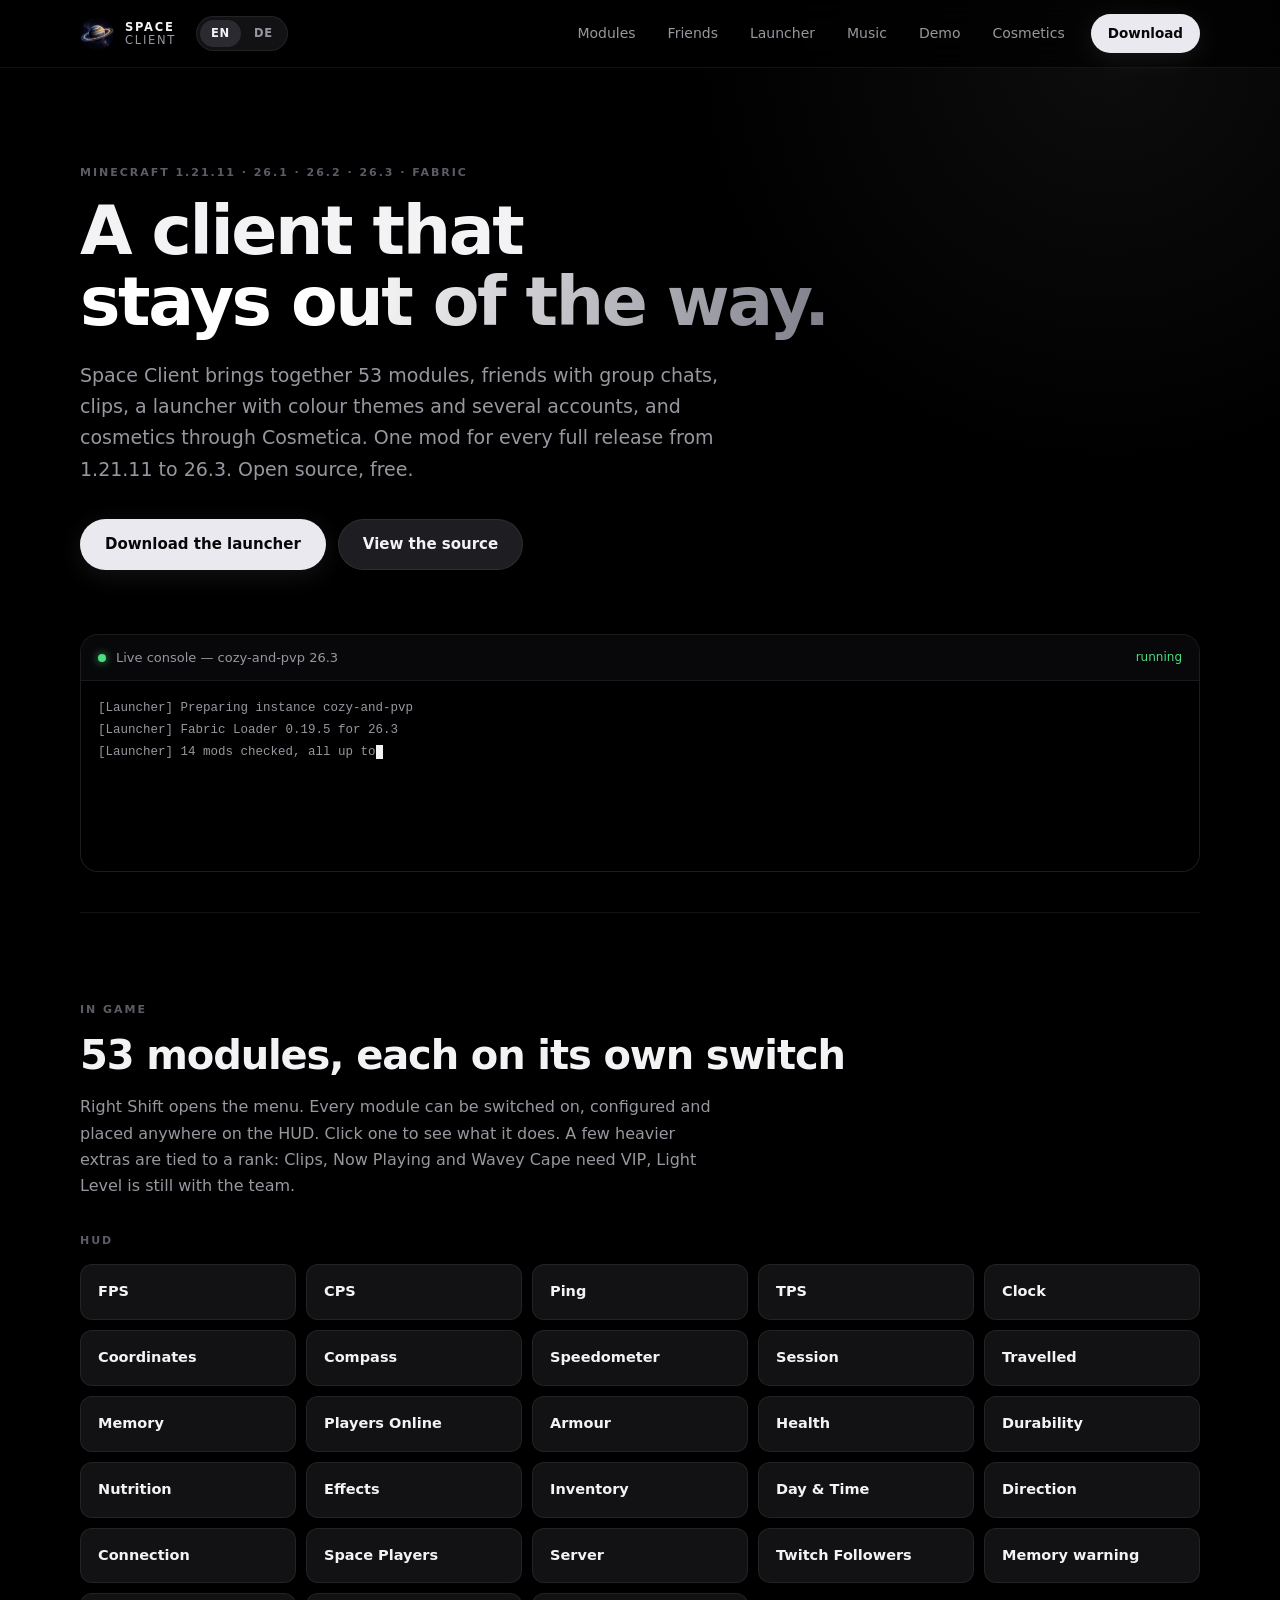
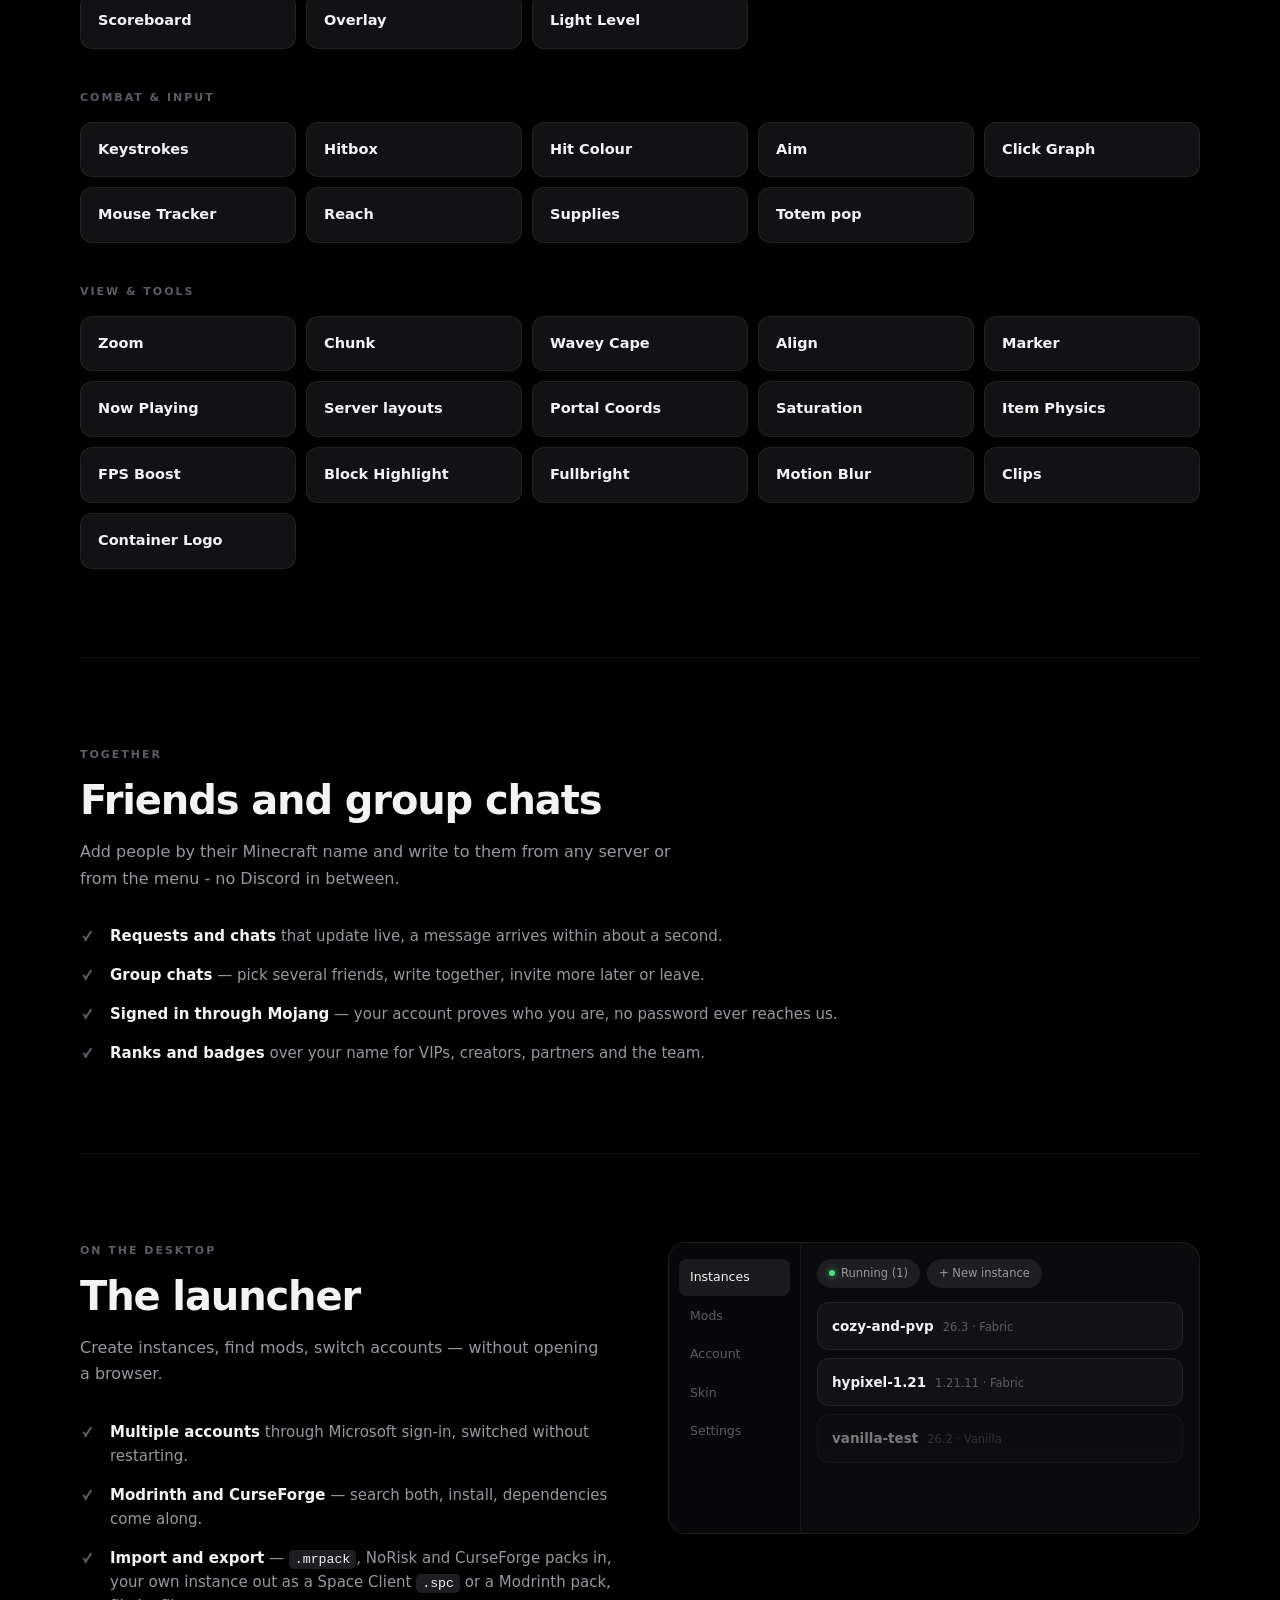
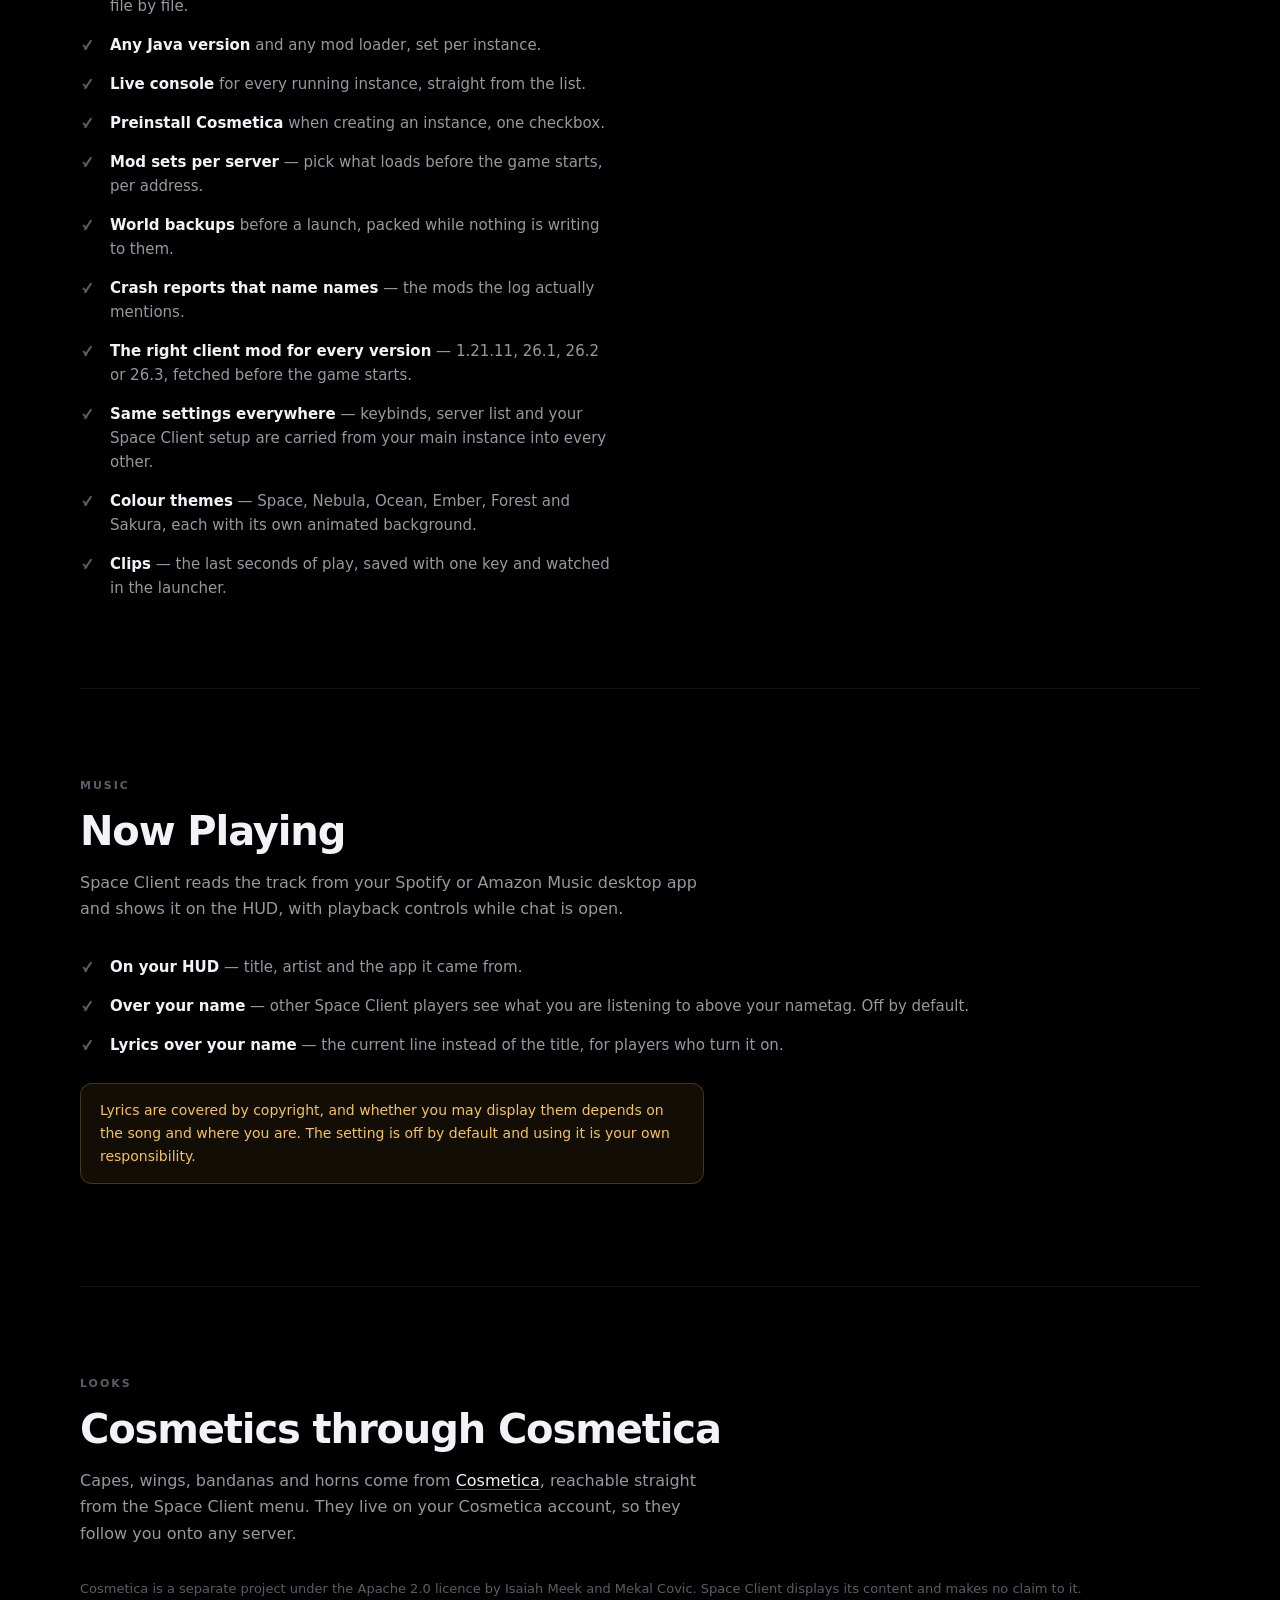
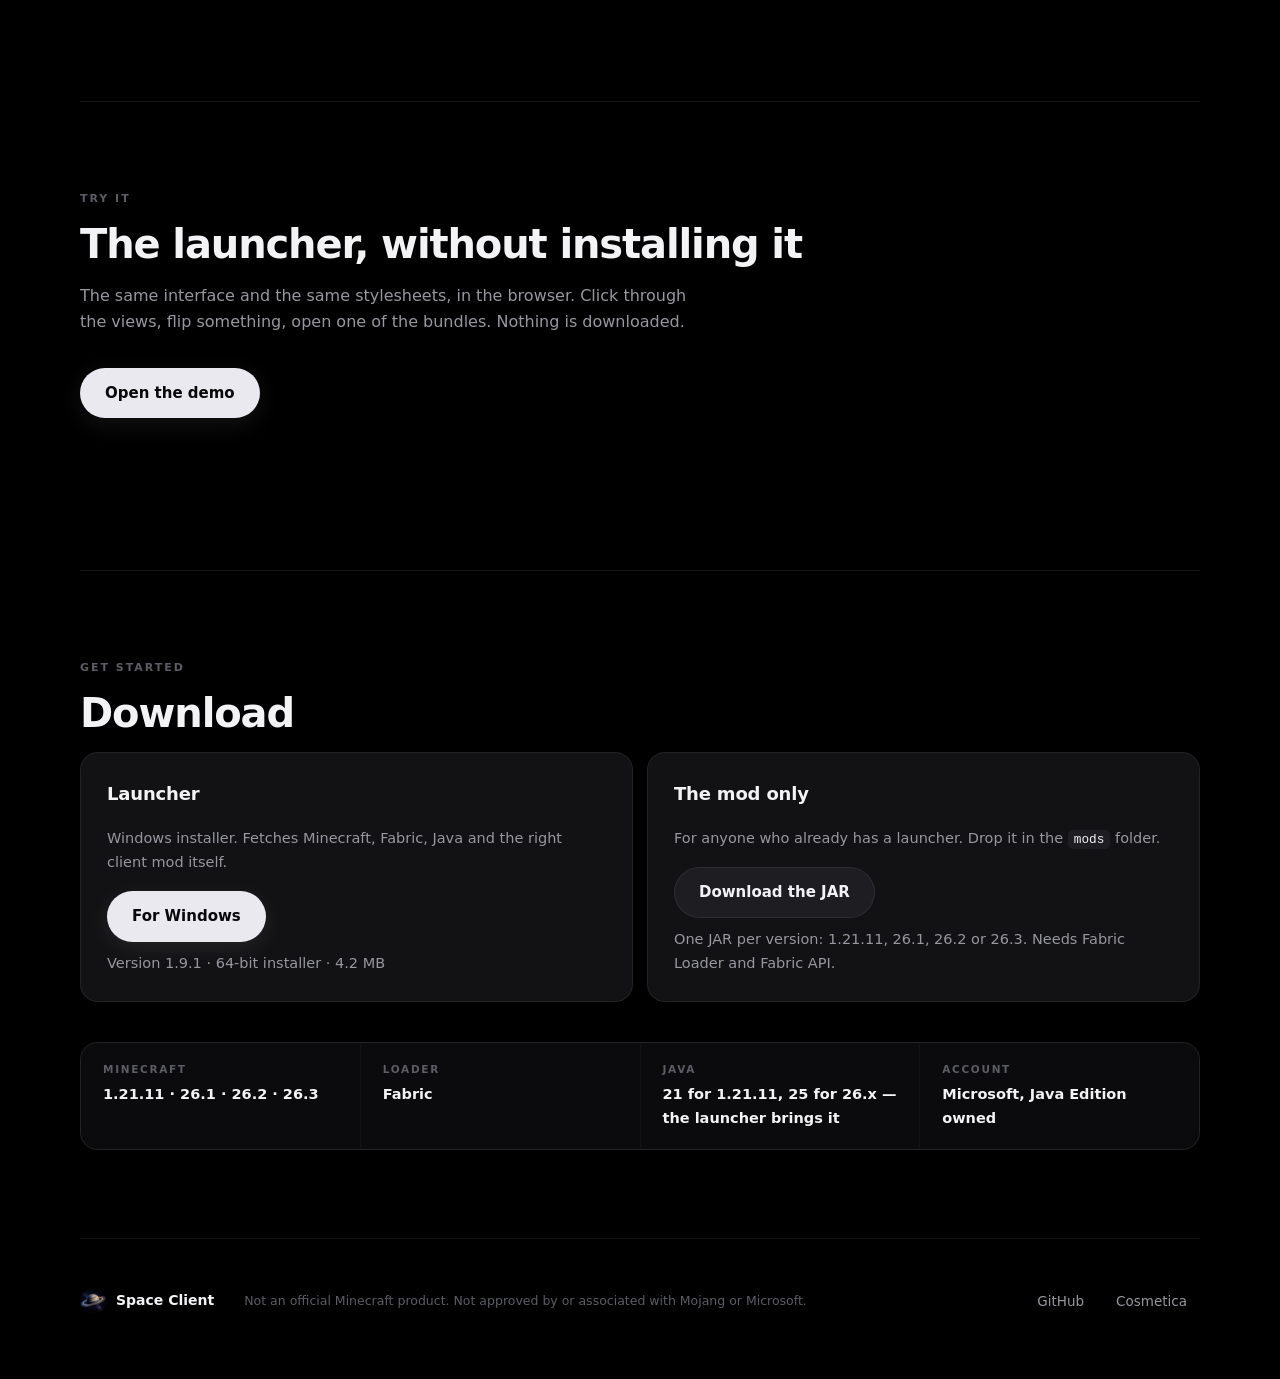
==== index.html @ d0d0a4ce "Website auf den aktuellen Stand: 1.21.11 bis 26.3, Freunde, Themen, Export The page still described " ====
<!DOCTYPE html>
<html lang="en">
<head>
<meta charset="utf-8" />
<meta name="viewport" content="width=device-width, initial-scale=1" />
<title>Space Client — a Minecraft client for 1.21.11 to 26.3</title>
<meta name="description" content="Space Client is a launcher and a Fabric mod for Minecraft 1.21.11, 26.1, 26.2 and 26.3: 53 modules, friends and group chats, clips, colour themes, Modrinth and CurseForge, several accounts and a live console." />
<link rel="icon" href="assets/favicon.png" />
<link rel="stylesheet" href="style.css" />
</head>
<body>

<!-- The launcher's own backdrop: two star layers and a planet, same values -->
<div class="stars" aria-hidden="true"></div>
<div class="stars2" aria-hidden="true"></div>
<div class="planet-glow" aria-hidden="true"></div>

<header class="nav">
  <a class="brand" href="#top">
    <img src="assets/icon.png" alt="" width="34" height="34" />
    <span class="brand-text"><b>SPACE</b><i>CLIENT</i></span>
  </a>
  <div class="lang" role="group" aria-label="Language">
    <button type="button" class="lang-btn is-on" data-lang="en">EN</button>
    <button type="button" class="lang-btn" data-lang="de">DE</button>
  </div>
  <nav class="nav-links">
    <a href="#module" data-i18n="nav_modules">Modules</a>
    <a href="#friends" data-i18n="nav_friends">Friends</a>
    <a href="#launcher" data-i18n="nav_launcher">Launcher</a>
    <a href="#nowplaying" data-i18n="nav_music">Music</a>
    <a href="demo/" data-i18n="nav_demo">Demo</a>
    <a href="#cosmetics" data-i18n="nav_cosmetics">Cosmetics</a>
    <a class="btn primary small" href="#download" data-i18n="nav_download">Download</a>
  </nav>
</header>

<main id="top">

  <section class="hero">
    <p class="eyebrow">Minecraft 1.21.11 · 26.1 · 26.2 · 26.3 · Fabric</p>
    <h1><span data-i18n="hero_h1a">A client that</span><br /><span class="grad" data-i18n="hero_h1b">stays out of the way.</span></h1>
    <p class="lede">
<span data-i18n="hero_lede">Space Client brings together 53 modules, friends with group chats, clips, a launcher with colour themes and several accounts, and cosmetics through Cosmetica. One mod for every full release from 1.21.11 to 26.3. Open source, free.</span>
    </p>
    <div class="hero-actions">
      <a class="btn primary" href="#download" data-i18n="hero_dl">Download the launcher</a>
      <a class="btn secondary" href="https://github.com/Finanzinstitut/Space-Client" target="_blank" rel="noopener" data-i18n="hero_source">View the source</a>
    </div>

    <!-- Signature: the launcher's live console, the thing you actually watch
         while an instance starts. Types itself out once, then rests. -->
    <div class="console" role="img" aria-label="Beispielausgabe der Live-Konsole beim Start einer Instanz">
      <div class="console-bar">
        <span class="dot"></span>
        <span class="console-title" data-i18n="con_title">Live console — cozy-and-pvp 26.3</span>
        <span class="console-state" data-i18n="con_state">running</span>
      </div>
      <pre class="console-body"><code id="console-out"></code><span class="caret" aria-hidden="true"></span></pre>
    </div>
  </section>

  <section id="module" class="section">
    <p class="eyebrow" data-i18n="eb_ingame">In game</p>
    <h2 data-i18n="mod_h2">53 modules, each on its own switch</h2>
    <p class="section-lede">
<span data-i18n="mod_lede">Right Shift opens the menu. Every module can be switched on, configured and placed anywhere on the HUD. Click one to see what it does. A few heavier extras are tied to a rank: Clips, Now Playing and Wavey Cape need VIP, Light Level is still with the team.</span>
    </p>

    <div class="cat">
      <h3 class="cat-title">HUD</h3>
      <ul class="grid">
        <li><button type="button" class="card" aria-expanded="false"><span class="card-name" data-i18n="n_fps">FPS</span><span class="card-desc" data-i18n="d_fps">Shows your current frames per second</span></button></li>
        <li><button type="button" class="card" aria-expanded="false"><span class="card-name" data-i18n="n_cps">CPS</span><span class="card-desc" data-i18n="d_cps">Shows your clicks per second</span></button></li>
        <li><button type="button" class="card" aria-expanded="false"><span class="card-name" data-i18n="n_ping">Ping</span><span class="card-desc" data-i18n="d_ping">Shows your ping to the server</span></button></li>
        <li><button type="button" class="card" aria-expanded="false"><span class="card-name" data-i18n="n_tps">TPS</span><span class="card-desc" data-i18n="d_tps">Estimates how fast the server is ticking</span></button></li>
        <li><button type="button" class="card" aria-expanded="false"><span class="card-name" data-i18n="n_clock">Clock</span><span class="card-desc" data-i18n="d_clock">Displays the current real-world time</span></button></li>
        <li><button type="button" class="card" aria-expanded="false"><span class="card-name" data-i18n="n_coords">Coordinates</span><span class="card-desc" data-i18n="d_coords">Shows your current coordinates</span></button></li>
        <li><button type="button" class="card" aria-expanded="false"><span class="card-name" data-i18n="n_compass">Compass</span><span class="card-desc" data-i18n="d_compass">Shows your heading as a scrolling strip</span></button></li>
        <li><button type="button" class="card" aria-expanded="false"><span class="card-name" data-i18n="n_speed">Speedometer</span><span class="card-desc" data-i18n="d_speed">Displays your speed in m/s</span></button></li>
        <li><button type="button" class="card" aria-expanded="false"><span class="card-name" data-i18n="n_session">Session</span><span class="card-desc" data-i18n="d_session">Uptime and an optional break reminder</span></button></li>
        <li><button type="button" class="card" aria-expanded="false"><span class="card-name" data-i18n="n_travel">Travelled</span><span class="card-desc" data-i18n="d_travel">Distance walked this session</span></button></li>
        <li><button type="button" class="card" aria-expanded="false"><span class="card-name" data-i18n="n_memory">Memory</span><span class="card-desc" data-i18n="d_memory">Shows how much memory the game is using</span></button></li>
        <li><button type="button" class="card" aria-expanded="false"><span class="card-name" data-i18n="n_players">Players Online</span><span class="card-desc" data-i18n="d_players">How many players are on the server</span></button></li>
        <li><button type="button" class="card" aria-expanded="false"><span class="card-name" data-i18n="n_armor">Armour</span><span class="card-desc" data-i18n="d_armor">Your armour and how much of it is left</span></button></li>
        <li><button type="button" class="card" aria-expanded="false"><span class="card-name" data-i18n="n_health">Health</span><span class="card-desc" data-i18n="d_health">Health, absorption and hunger as numbers</span></button></li>
        <li><button type="button" class="card" aria-expanded="false"><span class="card-name" data-i18n="n_durability">Durability</span><span class="card-desc" data-i18n="d_durability">Remaining uses of the items in your hands</span></button></li>
        <li><button type="button" class="card" aria-expanded="false"><span class="card-name" data-i18n="n_nutrition">Nutrition</span><span class="card-desc" data-i18n="d_nutrition">Saturation and exhaustion, the values the game hides</span></button></li>
        <li><button type="button" class="card" aria-expanded="false"><span class="card-name" data-i18n="n_effects">Effects</span><span class="card-desc" data-i18n="d_effects">Active potion effects with their timers</span></button></li>
        <li><button type="button" class="card" aria-expanded="false"><span class="card-name" data-i18n="n_inventory">Inventory</span><span class="card-desc" data-i18n="d_inventory">Your inventory on screen, without opening it</span></button></li>
        <li><button type="button" class="card" aria-expanded="false"><span class="card-name" data-i18n="n_daytime">Day &amp; Time</span><span class="card-desc" data-i18n="d_daytime">In-game day, clock, and time until dark</span></button></li>
        <li><button type="button" class="card" aria-expanded="false"><span class="card-name" data-i18n="n_direction">Direction</span><span class="card-desc" data-i18n="d_direction">Which way you are facing, and the axis</span></button></li>
        <li><button type="button" class="card" aria-expanded="false"><span class="card-name" data-i18n="n_connection">Connection</span><span class="card-desc" data-i18n="d_connection">Ping with jitter and a short history</span></button></li>
        <li><button type="button" class="card" aria-expanded="false"><span class="card-name" data-i18n="n_spaceplayers">Space Players</span><span class="card-desc" data-i18n="d_spaceplayers">How many people are on Space Client right now</span></button></li>
        <li><button type="button" class="card" aria-expanded="false"><span class="card-name" data-i18n="n_server">Server</span><span class="card-desc" data-i18n="d_server">The address and icon of the server you are on</span></button></li>
        <li><button type="button" class="card" aria-expanded="false"><span class="card-name" data-i18n="n_twitch">Twitch Followers</span><span class="card-desc" data-i18n="d_twitch">Follower count and newest follower for your channel</span></button></li>
        <li><button type="button" class="card" aria-expanded="false"><span class="card-name" data-i18n="n_memwarn">Memory warning</span><span class="card-desc" data-i18n="d_memwarn">Warns in chat before the game runs out of memory</span></button></li>
        <li><button type="button" class="card" aria-expanded="false"><span class="card-name" data-i18n="n_scoreboard">Scoreboard</span><span class="card-desc" data-i18n="d_scoreboard">Move, hide or recolour the server&#39;s scoreboard</span></button></li>
        <li><button type="button" class="card" aria-expanded="false"><span class="card-name" data-i18n="n_overlay">Overlay</span><span class="card-desc" data-i18n="d_overlay">Size of hearts, hotbar and bars, fire, pumpkin, shield and more</span></button></li>
        <li><button type="button" class="card" aria-expanded="false"><span class="card-name" data-i18n="n_lightlevel">Light Level</span><span class="card-desc" data-i18n="d_lightlevel">Red and green crosses where monsters can or cannot spawn</span></button></li>
      </ul>
    </div>

    <div class="cat">
      <h3 class="cat-title" data-i18n="cat_combat">Combat &amp; input</h3>
      <ul class="grid">
        <li><button type="button" class="card" aria-expanded="false"><span class="card-name" data-i18n="n_keys">Keystrokes</span><span class="card-desc" data-i18n="d_keys">Visualise your inputs in real time</span></button></li>
        <li><button type="button" class="card" aria-expanded="false"><span class="card-name" data-i18n="n_hitbox">Hitbox</span><span class="card-desc" data-i18n="d_hitbox">Draws entity hitboxes with per-category control</span></button></li>
        <li><button type="button" class="card" aria-expanded="false"><span class="card-name" data-i18n="n_hitcol">Hit Colour</span><span class="card-desc" data-i18n="d_hitcol">Tints entities you hit or can reach</span></button></li>
        <li><button type="button" class="card" aria-expanded="false"><span class="card-name" data-i18n="n_aim">Aim</span><span class="card-desc" data-i18n="d_aim">Your exact yaw and pitch</span></button></li>
        <li><button type="button" class="card" aria-expanded="false"><span class="card-name" data-i18n="n_graph">Click Graph</span><span class="card-desc" data-i18n="d_graph">Rolling graph of your click rate</span></button></li>
        <li><button type="button" class="card" aria-expanded="false"><span class="card-name" data-i18n="n_mouse">Mouse Tracker</span><span class="card-desc" data-i18n="d_mouse">Input overlay that visualises your mouse</span></button></li>
        <li><button type="button" class="card" aria-expanded="false"><span class="card-name" data-i18n="n_reach">Reach</span><span class="card-desc" data-i18n="d_reach">How far away your last hit landed</span></button></li>
        <li><button type="button" class="card" aria-expanded="false"><span class="card-name" data-i18n="n_supplies">Supplies</span><span class="card-desc" data-i18n="d_supplies">Totems, gapples and pearls left, at a glance</span></button></li>
        <li><button type="button" class="card" aria-expanded="false"><span class="card-name" data-i18n="n_totem">Totem pop</span><span class="card-desc" data-i18n="d_totem">The totem pop at your own size, over any resource pack</span></button></li>
      </ul>
    </div>

    <div class="cat">
      <h3 class="cat-title" data-i18n="cat_visual">View &amp; tools</h3>
      <ul class="grid">
        <li><button type="button" class="card" aria-expanded="false"><span class="card-name" data-i18n="n_zoom">Zoom</span><span class="card-desc" data-i18n="d_zoom">Hold to zoom, scroll to go further</span></button></li>
        <li><button type="button" class="card" aria-expanded="false"><span class="card-name" data-i18n="n_chunk">Chunk</span><span class="card-desc" data-i18n="d_chunk">Chunk coordinates and position inside it</span></button></li>
        <li><button type="button" class="card" aria-expanded="false"><span class="card-name" data-i18n="n_cape">Wavey Cape</span><span class="card-desc" data-i18n="d_cape">Makes capes move instead of hanging stiff</span></button></li>
        <li><button type="button" class="card" aria-expanded="false"><span class="card-name" data-i18n="n_align">Align</span><span class="card-desc" data-i18n="d_align">How far your aim is off the nearest axis</span></button></li>
        <li><button type="button" class="card" aria-expanded="false"><span class="card-name" data-i18n="n_marker">Marker</span><span class="card-desc" data-i18n="d_marker">Drop a spot and see the way back</span></button></li>
        <li><button type="button" class="card" aria-expanded="false"><span class="card-name" data-i18n="n_music">Now Playing</span><span class="card-desc" data-i18n="d_music">Shows the track from Spotify or Amazon Music</span></button></li>
        <li><button type="button" class="card" aria-expanded="false"><span class="card-name" data-i18n="n_serverhud">Server layouts</span><span class="card-desc" data-i18n="d_serverhud">Switches the HUD layout to match the server you join</span></button></li>
        <li><button type="button" class="card" aria-expanded="false"><span class="card-name" data-i18n="n_portal">Portal Coords</span><span class="card-desc" data-i18n="d_portal">Your position converted to the linked dimension</span></button></li>
        <li><button type="button" class="card" aria-expanded="false"><span class="card-name" data-i18n="n_saturation">Saturation</span><span class="card-desc" data-i18n="d_saturation">Shifts how strong the world&#39;s colours are</span></button></li>
        <li><button type="button" class="card" aria-expanded="false"><span class="card-name" data-i18n="n_physics">Item Physics</span><span class="card-desc" data-i18n="d_physics">Dropped items lie on the ground instead of spinning</span></button></li>
        <li><button type="button" class="card" aria-expanded="false"><span class="card-name" data-i18n="n_boost">FPS Boost</span><span class="card-desc" data-i18n="d_boost">Skips drawing work whose result nobody could see</span></button></li>
        <li><button type="button" class="card" aria-expanded="false"><span class="card-name" data-i18n="n_highlight">Block Highlight</span><span class="card-desc" data-i18n="d_highlight">Marks the block under your crosshair more clearly</span></button></li>
        <li><button type="button" class="card" aria-expanded="false"><span class="card-name" data-i18n="n_fullbright">Fullbright</span><span class="card-desc" data-i18n="d_fullbright">Lights up caves and nights - not night vision</span></button></li>
        <li><button type="button" class="card" aria-expanded="false"><span class="card-name" data-i18n="n_blur">Motion Blur</span><span class="card-desc" data-i18n="d_blur">A smooth trail when turning, tuned for PvP</span></button></li>
        <li><button type="button" class="card" aria-expanded="false"><span class="card-name" data-i18n="n_clips">Clips</span><span class="card-desc" data-i18n="d_clips">Keeps the last seconds of play - one key saves them</span></button></li>
        <li><button type="button" class="card" aria-expanded="false"><span class="card-name" data-i18n="n_brand">Container Logo</span><span class="card-desc" data-i18n="d_brand">The Space Client logo in chests and inventories</span></button></li>
      </ul>
    </div>
  </section>

  <section id="friends" class="section">
    <p class="eyebrow" data-i18n="eb_friends">Together</p>
    <h2 data-i18n="fr_h2">Friends and group chats</h2>
    <p class="section-lede" data-i18n="fr_lede">
      Add people by their Minecraft name and write to them from any server or
      from the menu - no Discord in between.
    </p>
    <ul class="ticks">
      <li data-i18n-html="fr1"><b>Requests and chats</b> that update live, a message arrives within about a second.</li>
      <li data-i18n-html="fr2"><b>Group chats</b> — pick several friends, write together, invite more later or leave.</li>
      <li data-i18n-html="fr3"><b>Signed in through Mojang</b> — your account proves who you are, no password ever reaches us.</li>
      <li data-i18n-html="fr4"><b>Ranks and badges</b> over your name for VIPs, creators, partners and the team.</li>
    </ul>
  </section>

  <section id="launcher" class="section split">
    <div>
      <p class="eyebrow" data-i18n="eb_desktop">On the desktop</p>
      <h2 data-i18n="lau_h2">The launcher</h2>
      <p class="section-lede">
<span data-i18n="lau_lede">Create instances, find mods, switch accounts — without opening a browser.</span>
      </p>
      <ul class="ticks">
        <li data-i18n-html="l1"><b>Multiple accounts</b> through Microsoft sign-in, switched without restarting.</li>
        <li data-i18n-html="l2"><b>Modrinth and CurseForge</b> — search both, install, dependencies come along.</li>
        <li data-i18n-html="l3"><b>Import and export</b> — <code>.mrpack</code>, NoRisk and CurseForge packs in, your own instance out as a Space Client <code>.spc</code> or a Modrinth pack, file by file.</li>
        <li data-i18n-html="l4"><b>Any Java version</b> and any mod loader, set per instance.</li>
        <li data-i18n-html="l5"><b>Live console</b> for every running instance, straight from the list.</li>
        <li data-i18n-html="l6"><b>Preinstall Cosmetica</b> when creating an instance, one checkbox.</li>
        <li data-i18n-html="l7"><b>Mod sets per server</b> — pick what loads before the game starts, per address.</li>
        <li data-i18n-html="l8"><b>World backups</b> before a launch, packed while nothing is writing to them.</li>
        <li data-i18n-html="l9"><b>Crash reports that name names</b> — the mods the log actually mentions.</li>
        <li data-i18n-html="l10"><b>The right client mod for every version</b> — 1.21.11, 26.1, 26.2 or 26.3, fetched before the game starts.</li>
        <li data-i18n-html="l11"><b>Same settings everywhere</b> — keybinds, server list and your Space Client setup are carried from your main instance into every other.</li>
        <li data-i18n-html="l12"><b>Colour themes</b> — Space, Nebula, Ocean, Ember, Forest and Sakura, each with its own animated background.</li>
        <li data-i18n-html="l13"><b>Clips</b> — the last seconds of play, saved with one key and watched in the launcher.</li>
      </ul>
    </div>
    <div class="panel-shot" aria-hidden="true">
      <div class="shot-side">
        <span class="shot-row on" data-i18n="shot_inst">Instances</span>
        <span class="shot-row">Mods</span>
        <span class="shot-row" data-i18n="shot_acc">Account</span>
        <span class="shot-row">Skin</span>
        <span class="shot-row" data-i18n="shot_set">Settings</span>
      </div>
      <div class="shot-main">
        <div class="shot-head">
          <span class="shot-chip live"><i></i> <span data-i18n="shot_run">Running (1)</span></span>
          <span class="shot-chip" data-i18n="shot_new">+ New instance</span>
        </div>
        <div class="shot-card"><b>cozy-and-pvp</b><small>26.3 · Fabric</small></div>
        <div class="shot-card"><b>hypixel-1.21</b><small>1.21.11 · Fabric</small></div>
        <div class="shot-card dim"><b>vanilla-test</b><small>26.2 · Vanilla</small></div>
      </div>
    </div>
  </section>


  <section id="nowplaying" class="section">
    <p class="eyebrow" data-i18n="eb_music">Music</p>
    <h2 data-i18n="np_h2">Now Playing</h2>
    <p class="section-lede" data-i18n="np_lede">
      Space Client reads the track from your Spotify or Amazon Music desktop app
      and shows it on the HUD, with playback controls while chat is open.
    </p>
    <ul class="ticks">
      <li data-i18n-html="np1"><b>On your HUD</b> — title, artist and the app it came from.</li>
      <li data-i18n-html="np2"><b>Over your name</b> — other Space Client players see what you are listening to above your nametag. Off by default.</li>
      <li data-i18n-html="np3"><b>Lyrics over your name</b> — the current line instead of the title, for players who turn it on.</li>
    </ul>
    <p class="warn" data-i18n="np_warn">
      Lyrics are covered by copyright, and whether you may display them depends
      on the song and where you are. The setting is off by default and using it
      is your own responsibility.
    </p>
  </section>

  <section id="cosmetics" class="section">
    <p class="eyebrow" data-i18n="eb_looks">Looks</p>
    <h2 data-i18n="cos_h2">Cosmetics through Cosmetica</h2>
    <p class="section-lede">
      <span data-i18n="cos_lede_a">Capes, wings, bandanas and horns come from</span>
      <a href="https://cosmetica.cc" target="_blank" rel="noopener">Cosmetica</a><span data-i18n="cos_lede_b">, reachable straight from the Space Client menu. They live on your Cosmetica account, so they follow you onto any server.</span>
    </p>
    <p class="note">
<span data-i18n="cos_note">Cosmetica is a separate project under the Apache 2.0 licence by Isaiah Meek and Mekal Covic. Space Client displays its content and makes no claim to it.</span>
    </p>
  </section>

  <section id="demo" class="section">
    <p class="eyebrow" data-i18n="eb_demo">Try it</p>
    <h2 data-i18n="demo_h2">The launcher, without installing it</h2>
    <p class="section-lede" data-i18n="demo_lede">
      The same interface and the same stylesheets, in the browser. Click through
      the views, flip something, open one of the bundles. Nothing is downloaded.
    </p>
    <div class="hero-actions">
      <a class="btn primary" href="demo/" data-i18n="demo_open">Open the demo</a>
    </div>
  </section>
  <section id="download" class="section download">
    <p class="eyebrow" data-i18n="eb_start">Get started</p>
    <h2 data-i18n="dl_h2">Download</h2>

    <div class="dl-grid">
      <article class="dl-card">
        <h3>Launcher</h3>
        <p data-i18n="dl_lau_p">Windows installer. Fetches Minecraft, Fabric, Java and the right client mod itself.</p>
        <a class="btn primary" href="download/SpaceClient-setup.exe" download data-i18n="dl_win">For Windows</a>
        <p class="fineprint"><span id="dl-version">Version 1.9.1</span> · <span data-i18n="dl_fp1">64-bit installer · 4.2 MB</span></p>
      </article>

      <article class="dl-card">
        <h3 data-i18n="dl_mod">The mod only</h3>
        <p data-i18n-html="dl_mod_p">For anyone who already has a launcher. Drop it in the <code>mods</code> folder.</p>
        <a class="btn secondary" href="https://github.com/Finanzinstitut/Space-Client-Mod/releases" target="_blank" rel="noopener" data-i18n="dl_jar">Download the JAR</a>
        <p class="fineprint" data-i18n="dl_fp2">One JAR per version: 1.21.11, 26.1, 26.2 or 26.3. Needs Fabric Loader and Fabric API.</p>
      </article>
    </div>

    <dl class="reqs">
      <div><dt>Minecraft</dt><dd>1.21.11 · 26.1 · 26.2 · 26.3</dd></div>
      <div><dt data-i18n="rq_loader">Loader</dt><dd>Fabric</dd></div>
      <div><dt>Java</dt><dd data-i18n="rq_java_v">21 for 1.21.11, 25 for 26.x — the launcher brings it</dd></div>
      <div><dt data-i18n="rq_acc">Account</dt><dd data-i18n="rq_acc_v">Microsoft, Java Edition owned</dd></div>
    </dl>
  </section>

</main>

<footer class="foot">
  <div class="foot-brand">
    <img src="assets/icon.png" alt="" width="26" height="26" />
    <span>Space Client</span>
  </div>
  <p class="foot-note" data-i18n="foot_note">
    Not an official Minecraft product. Not approved by or associated with
    Mojang or Microsoft.
  </p>
  <nav class="foot-links">
    <a href="https://github.com/Finanzinstitut/Space-Client" target="_blank" rel="noopener">GitHub</a>
    <a href="https://cosmetica.cc" target="_blank" rel="noopener">Cosmetica</a>
  </nav>
</footer>

<!-- Language switch and console, inlined so a partial upload cannot split them -->
<script>
/*
 * Language switch.
 *
 * English is what the page ships as, so the markup itself is English and the
 * dictionary only holds German. That keeps the page readable for a visitor
 * whose browser blocks scripts, and means a missing key falls back to real
 * text rather than to an empty element.
 */
(function () {
  var DE = {
    nav_modules: "Module", nav_launcher: "Launcher", nav_music: "Musik", nav_friends: "Freunde",
    nav_demo: "Demo",
    eb_demo: "Ausprobieren",
    demo_h2: "Der Launcher, ohne ihn zu installieren",
    demo_lede: "Dieselbe Oberfl\u00e4che, dieselben Stylesheets, im Browser. Klick dich durch die Ansichten, schalt etwas um, \u00f6ffne eines der Pakete. Heruntergeladen wird nichts.",
    demo_open: "Demo \u00f6ffnen",
    nav_cosmetics: "Cosmetics", nav_download: "Herunterladen",

    hero_h1a: "Ein Client, der",
    hero_h1b: "aus dem Weg geht.",
    hero_lede: "Space Client bringt 53 Module, Freunde mit Gruppenchats, Clips, einen Launcher mit Farbthemen und mehreren Konten und Cosmetics über Cosmetica zusammen. Eine Mod für jede Vollversion von 1.21.11 bis 26.3. Quelloffen und kostenlos.",
    hero_dl: "Launcher herunterladen",
    hero_source: "Quellcode ansehen",

    con_title: "Live-Konsole — cozy-and-pvp 26.3",
    con_state: "läuft",

    eb_ingame: "Im Spiel",
    mod_h2: "53 Module, einzeln schaltbar",
    mod_lede: "Rechte Umschalttaste öffnet das Menü. Jedes Modul lässt sich einzeln einschalten, einstellen und im HUD frei platzieren. Klick eines an, um zu sehen, was es tut. Ein paar aufwendigere Extras hängen an einem Rang: Clips, Now Playing und Wavey Cape brauchen VIP, Light Level ist noch beim Team.",
    cat_combat: "Kampf & Eingabe",
    cat_visual: "Sicht & Werkzeuge",

    n_armor: "Rüstung", d_armor: "Deine Rüstung und wie viel davon übrig ist",
    n_health: "Leben", d_health: "Leben, Absorption und Hunger als Zahlen",
    n_durability: "Haltbarkeit", d_durability: "Restliche Nutzungen der Gegenstände in deinen Händen",
    n_nutrition: "Nahrung", d_nutrition: "Sättigung und Erschöpfung, die Werte, die das Spiel versteckt",
    n_effects: "Effekte", d_effects: "Aktive Trankeffekte mit ihrer Restzeit",
    n_inventory: "Inventar", d_inventory: "Dein Inventar auf dem Bildschirm, ohne es zu öffnen",
    n_daytime: "Tag & Zeit", d_daytime: "Spieltag, Uhrzeit und Zeit bis zur Dunkelheit",
    n_direction: "Richtung", d_direction: "Wohin du schaust, und auf welcher Achse",
    n_connection: "Verbindung", d_connection: "Ping mit Schwankung und kurzem Verlauf",
    n_spaceplayers: "Space-Spieler", d_spaceplayers: "Wie viele gerade mit Space Client spielen",
    n_server: "Server", d_server: "Adresse und Symbol des Servers, auf dem du bist",
    n_twitch: "Twitch-Follower", d_twitch: "Followerzahl und neuester Follower deines Kanals",
    n_memwarn: "Speicherwarnung", d_memwarn: "Warnt im Chat, bevor dem Spiel der Speicher ausgeht",
    n_reach: "Reichweite", d_reach: "Wie weit entfernt dein letzter Treffer saß",
    n_supplies: "Vorräte", d_supplies: "Totems, Goldäpfel und Perlen auf einen Blick",
    n_totem: "Totem-Pop", d_totem: "Der Totem-Pop in deiner Größe, über jedem Resourcepack",
    n_serverhud: "Server-Layouts", d_serverhud: "Schaltet das HUD-Layout passend zum Server um",
    n_portal: "Portal-Koordinaten", d_portal: "Deine Position umgerechnet in die verbundene Dimension",
    n_saturation: "Farbsättigung", d_saturation: "Verschiebt, wie kräftig die Farben der Welt sind",
    n_physics: "Item-Physik", d_physics: "Fallengelassene Gegenstände liegen, statt zu schweben",
    n_boost: "FPS-Boost", d_boost: "Spart Zeichenarbeit, deren Ergebnis niemand sehen könnte",
    n_highlight: "Blockrahmen", d_highlight: "Hebt den Block unter dem Fadenkreuz deutlicher hervor",
    n_scoreboard: "Scoreboard", d_scoreboard: "Scoreboard des Servers verschieben, ausblenden oder umfärben",
    n_overlay: "Overlay", d_overlay: "Größe von Herzen, Hotbar und Leisten, Feuer, Kürbis, Schild und mehr",
    n_lightlevel: "Lichtlevel", d_lightlevel: "Rote und grüne Kreuze, wo Monster spawnen können oder nicht",
    n_fullbright: "Fullbright", d_fullbright: "Macht Höhlen und Nächte hell - ohne Nachtsicht",
    n_blur: "Bewegungsunschärfe", d_blur: "Weicher Nachzieheffekt beim Drehen, abgestimmt auf PvP",
    n_clips: "Clips", d_clips: "Behält die letzten Sekunden - eine Taste speichert sie",
    n_brand: "Container-Logo", d_brand: "Das Space-Client-Logo in Truhen und Inventaren",
    eb_friends: "Zusammen",
    fr_h2: "Freunde und Gruppenchats",
    fr_lede: "Füge Leute über ihren Minecraft-Namen hinzu und schreib ihnen von jedem Server oder aus dem Menü - ohne Discord dazwischen.",
    fr1: "<b>Anfragen und Chats</b>, die sich live aktualisieren, eine Nachricht kommt in etwa einer Sekunde an.",
    fr2: "<b>Gruppenchats</b> — mehrere Freunde auswählen, zusammen schreiben, später weitere einladen oder austreten.",
    fr3: "<b>Anmeldung über Mojang</b> — dein Konto beweist, wer du bist, ein Passwort erreicht uns nie.",
    fr4: "<b>Ränge und Abzeichen</b> über deinem Namen für VIPs, Creator, Partner und das Team.",
    n_fps: "FPS", d_fps: "Zeigt deine aktuellen Bilder pro Sekunde",
    n_cps: "CPS", d_cps: "Zeigt deine Klicks pro Sekunde",
    n_ping: "Ping", d_ping: "Zeigt deinen Ping zum Server",
    n_tps: "TPS", d_tps: "Schätzt, wie schnell der Server tickt",
    n_clock: "Uhr", d_clock: "Zeigt die echte Uhrzeit",
    n_coords: "Koordinaten", d_coords: "Zeigt deine aktuellen Koordinaten",
    n_compass: "Kompass", d_compass: "Zeigt deine Blickrichtung als laufendes Band",
    n_speed: "Tempo", d_speed: "Zeigt deine Geschwindigkeit in m/s",
    n_session: "Sitzung", d_session: "Spielzeit und optionale Pausenerinnerung",
    n_travel: "Strecke", d_travel: "Zurückgelegte Strecke dieser Sitzung",
    n_memory: "Arbeitsspeicher", d_memory: "Zeigt, wie viel Speicher das Spiel belegt",
    n_players: "Spieler online", d_players: "Wie viele Spieler auf dem Server sind",
    n_keys: "Tastenanzeige", d_keys: "Zeigt deine Eingaben in Echtzeit",
    n_hitbox: "Hitboxen", d_hitbox: "Zeichnet Hitboxen, je Kategorie einstellbar",
    n_hitcol: "Trefferfarbe", d_hitcol: "Färbt Ziele, die du triffst oder erreichst",
    n_aim: "Blickwinkel", d_aim: "Deine genauen Yaw- und Pitch-Werte",
    n_graph: "Klickverlauf", d_graph: "Laufender Graph deiner Klickrate",
    n_mouse: "Mausweg", d_mouse: "Overlay, das deine Mausbewegung zeigt",
    n_zoom: "Zoom", d_zoom: "Halten zum Zoomen, Scrollen für mehr",
    n_chunk: "Chunk", d_chunk: "Chunk-Koordinaten und Position darin",
    n_cape: "Wehende Capes", d_cape: "Lässt Capes wehen statt starr zu hängen",
    n_align: "Ausrichtung", d_align: "Wie weit dein Blick von der Achse abweicht",
    n_marker: "Wegpunkt", d_marker: "Punkt setzen und den Rückweg sehen",
    n_music: "Now Playing", d_music: "Zeigt den Titel aus Spotify oder Amazon Music",

    eb_desktop: "Auf dem Desktop",
    lau_h2: "Der Launcher",
    lau_lede: "Instanzen anlegen, Mods finden, Konten wechseln — ohne den Browser zu öffnen.",
    l1: "<b>Mehrere Konten</b> über Microsoft-Anmeldung, Wechsel ohne Neustart.",
    l2: "<b>Modrinth und CurseForge</b> — suchen, installieren, Abhängigkeiten kommen mit.",
    l3: "<b>Import und Export</b> — <code>.mrpack</code>-, NoRisk- und CurseForge-Packs rein, deine eigene Instanz raus als Space-Client-<code>.spc</code> oder Modrinth-Pack, Datei für Datei.",
    l4: "<b>Jede Java-Version</b> und jeder Mod-Loader, pro Instanz einstellbar.",
    l5: "<b>Live-Konsole</b> für jede laufende Instanz, direkt aus der Liste.",
    l6: "<b>Cosmetica vorinstallieren</b> beim Anlegen einer Instanz, ein Haken genügt.",
    l7: "<b>Mod-Sets je Server</b> — was geladen wird, vor dem Spielstart, pro Adresse.",
    l8: "<b>Welt-Sicherungen</b> vor dem Start, gepackt, solange nichts hineinschreibt.",
    l9: "<b>Absturzberichte mit Namen</b> — die Mods, die das Log wirklich nennt.",
    l10: "<b>Die passende Client-Mod für jede Version</b> — 1.21.11, 26.1, 26.2 oder 26.3, geholt vor dem Spielstart.",
    l11: "<b>Überall dieselben Einstellungen</b> — Tastenbelegung, Serverliste und deine Space-Client-Einstellungen wandern aus deiner Hauptinstanz in jede andere.",
    l12: "<b>Farbthemen</b> — Weltraum, Nebel, Ozean, Glut, Wald und Sakura, jedes mit eigenem bewegtem Hintergrund.",
    l13: "<b>Clips</b> — die letzten Sekunden, mit einer Taste gespeichert und im Launcher angesehen.",
    shot_inst: "Instanzen", shot_acc: "Konto", shot_set: "Einstellungen",
    shot_run: "Läuft (1)", shot_new: "+ Neue Instanz",

    eb_music: "Musik",
    np_h2: "Now Playing",
    np_lede: "Space Client liest den Titel aus deiner Spotify- oder Amazon-Music-App und zeigt ihn im HUD an, mit Steuerung, solange der Chat offen ist.",
    np1: "<b>Im HUD</b> — Titel, Künstler und aus welcher App er kommt.",
    np2: "<b>Über deinem Namen</b> — andere Space-Client-Spieler sehen über deinem Namensschild, was du hörst. Standardmäßig aus.",
    np3: "<b>Lyrics über deinem Namen</b> — die aktuelle Zeile statt des Titels, für alle, die es einschalten.",
    np_warn: "Songtexte sind urheberrechtlich geschützt, und ob du sie anzeigen darfst, hängt vom Lied und von deinem Land ab. Die Einstellung ist standardmäßig aus, die Nutzung liegt in deiner Verantwortung.",

    eb_looks: "Aussehen",
    cos_h2: "Cosmetics über Cosmetica",
    cos_lede_a: "Capes, Flügel, Bandanas und Hörner kommen von",
    cos_lede_b: ", erreichbar direkt aus dem Space-Client-Menü. Sie hängen an deinem Cosmetica-Konto und begleiten dich auf jeden Server.",
    cos_note: "Cosmetica ist ein eigenständiges Projekt unter der Apache-2.0-Lizenz von Isaiah Meek und Mekal Covic. Space Client zeigt seine Inhalte an und beansprucht sie nicht als eigene.",

    eb_start: "Loslegen",
    dl_h2: "Herunterladen",
    dl_lau_p: "Windows-Installer. Holt Minecraft, Fabric, Java und die passende Client-Mod selbst.",
    dl_win: "Für Windows",
    dl_fp1: "64-Bit-Installer · 4.2 MB",
    dl_mod: "Nur der Mod",
    dl_mod_p: "Für alle, die schon einen Launcher haben. In den <code>mods</code>-Ordner legen.",
    dl_jar: "JAR herunterladen",
    dl_fp2: "Eine JAR pro Version: 1.21.11, 26.1, 26.2 oder 26.3. Braucht Fabric Loader und Fabric API.",
    rq_loader: "Loader", rq_java_v: "21 für 1.21.11, 25 für 26.x — der Launcher bringt es mit",
    rq_acc: "Konto", rq_acc_v: "Microsoft, Java Edition gekauft",

    foot_note: "Kein offizielles Minecraft-Produkt. Nicht von Mojang oder Microsoft genehmigt oder mit ihnen verbunden."
  };

  // The console is prose too, so it belongs with the rest of the wording
  // rather than hardcoded in the markup - that is exactly how it ended up
  // reading German on an English page.
  var CONSOLE = {
    en: [
      "[Launcher] Preparing instance cozy-and-pvp",
      "[Launcher] Fabric Loader 0.19.5 for 26.3",
      "[Launcher] 14 mods checked, all up to date",
      "[Launcher] Signed in as Finanzinstitut",
      "[Client]   Space Client 1.56.0 for 26.3 loaded",
      "[Client]   53 modules ready — Right Shift opens the menu",
      "[Client]   Cosmetica found, cosmetics active",
      "[Launcher] Game started"
    ],
    de: [
      "[Launcher] Instanz cozy-and-pvp wird vorbereitet",
      "[Launcher] Fabric Loader 0.19.5 fuer 26.3",
      "[Launcher] 14 Mods geprueft, alle aktuell",
      "[Launcher] Angemeldet als Finanzinstitut",
      "[Client]   Space Client 1.56.0 fuer 26.3 geladen",
      "[Client]   53 Module bereit — Rechte Umschalttaste oeffnet das Menue",
      "[Client]   Cosmetica gefunden, Cosmetics aktiv",
      "[Launcher] Spiel gestartet"
    ]
  };

  var out = document.getElementById("console-out");
  var typingRun = 0;

  function playConsole(lang) {
    if (!out) return;
    var lines = CONSOLE[lang] || CONSOLE.en;

    // Each run gets a ticket. A run whose ticket is stale stops writing, so
    // switching language mid-type cannot leave two typers fighting over the
    // same element.
    var run = ++typingRun;

    var reduced = window.matchMedia("(prefers-reduced-motion: reduce)");
    if (reduced.matches) {
      out.textContent = lines.join("\n");
      return;
    }

    var line = 0, chr = 0;
    out.textContent = "";

    function step() {
      if (run !== typingRun || line >= lines.length) return;
      out.textContent = lines.slice(0, line).join("\n")
        + (line ? "\n" : "")
        + lines[line].slice(0, chr);
      chr++;
      if (chr > lines[line].length) { line++; chr = 0; setTimeout(step, 260); }
      else setTimeout(step, 12);
    }
    setTimeout(step, 400);
  }

  // A card opens its own description and closes any other, so the grid never
  // grows in two places at once and the row heights stay predictable.
  document.querySelectorAll(".card").forEach(function (card) {
    card.addEventListener("click", function () {
      var open = card.classList.contains("is-open");
      document.querySelectorAll(".card.is-open").forEach(function (other) {
        other.classList.remove("is-open");
        other.setAttribute("aria-expanded", "false");
      });
      card.classList.toggle("is-open", !open);
      card.setAttribute("aria-expanded", String(!open));
    });
  });

  var buttons = document.querySelectorAll(".lang-btn");

  // The English original is kept per element, so switching back needs no
  // second dictionary and cannot drift out of step with the markup.
  document.querySelectorAll("[data-i18n], [data-i18n-html]").forEach(function (el) {
    el.dataset.en = el.innerHTML;
  });

  function apply(lang) {
    document.querySelectorAll("[data-i18n], [data-i18n-html]").forEach(function (el) {
      var key = el.dataset.i18n || el.dataset.i18nHtml;
      if (lang === "de" && DE[key]) el.innerHTML = DE[key];
      else el.innerHTML = el.dataset.en;
    });
    document.documentElement.lang = lang;
    playConsole(lang);
    buttons.forEach(function (b) {
      b.classList.toggle("is-on", b.dataset.lang === lang);
    });
    try { localStorage.setItem("sc-lang", lang); } catch (e) {}
  }

  buttons.forEach(function (b) {
    b.addEventListener("click", function () { apply(b.dataset.lang); });
  });

  // A returning visitor keeps their choice; a new one gets English, as shipped.
  var saved = null;
  try { saved = localStorage.getItem("sc-lang"); } catch (e) {}
  apply(saved === "de" ? "de" : "en");
})();

</script>

<script>
/*
 * Reveal on scroll.
 *
 * The hidden state is switched on from here rather than being in the
 * stylesheet, and that ordering is the whole safety of it: a reader whose
 * JavaScript never runs - or whose browser has no IntersectionObserver - never
 * gets the class, so they get the finished page instead of a blank one. A
 * stylesheet cannot make that promise, because it cannot tell whether anything
 * is ever going to reveal what it hid.
 */
(function () {
  if (!("IntersectionObserver" in window)) return;

  var items = document.querySelectorAll(".hero > *, .section");
  if (!items.length) return;

  document.body.classList.add("reveal");

  var seen = new IntersectionObserver(function (entries) {
    entries.forEach(function (entry) {
      if (!entry.isIntersecting) return;
      entry.target.classList.add("is-in");
      // Once is enough. A block that fades out again as you scroll back up is
      // a block you have to wait for twice.
      seen.unobserve(entry.target);
    });
  }, { rootMargin: "0px 0px -8% 0px", threshold: 0.06 });

  items.forEach(function (el) { seen.observe(el); });

  // Anything already on screen at load should not wait for a scroll that may
  // never come, on a short page or a tall window.
  requestAnimationFrame(function () {
    items.forEach(function (el) {
      var box = el.getBoundingClientRect();
      if (box.top < window.innerHeight) el.classList.add("is-in");
    });
  });
})();
</script>

</body>
</html>
---- style.css ----
/*
 * Space Client — website
 *
 * Rebuilt alongside the launcher and the in-game menu, from the same three
 * rules, so the three read as one product rather than three projects that
 * happen to share a name:
 *
 *   Depth comes from shadow, not from outline.
 *   The accent is near-white, not a hue.
 *   Colour is reserved for meaning.
 *
 * What it replaces was violet on navy with a drifting starfield, a glowing
 * planet in the corner and a gradient across the headline. That was the
 * launcher's old look copied verbatim - which was the right instinct and the
 * wrong source, because the launcher does not look like that any more either.
 *
 * A page has one thing an application does not: the reader scrolls, so the
 * page can answer one question per screen instead of showing everything at
 * once. The spacing here is built for that, and it is why the sections are
 * far further apart than anything in the app.
 */

:root {
  --bg-deep: #000000;
  --bg-mid: #08080a;
  --bg-panel: #0b0b0d;
  --surface: #121214;
  --surface-hi: #1b1b1f;
  --chip: #1e1e22;
  --chip-hi: #2a2a30;

  --text: #f3f3f6;
  --text-dim: #97979f;
  --text-off: #5c5c66;

  --accent: #e9e9ef;
  --on-accent: #08080a;

  --success: #4ade80;
  --danger: #ff6b6b;
  --warn: #f5c451;

  --border: rgba(255, 255, 255, 0.07);
  --border-hi: rgba(255, 255, 255, 0.14);

  --r-sm: 8px;
  --r-md: 12px;
  --r-lg: 18px;
  --r-xl: 24px;
  --r-pill: 999px;

  --shadow-md: 0 4px 18px rgba(0, 0, 0, 0.5);
  --shadow-lg: 0 24px 64px rgba(0, 0, 0, 0.66);

  --shell: min(1120px, 100% - 48px);
  --ease: cubic-bezier(0.16, 1, 0.3, 1);
}

* { box-sizing: border-box; }

html {
  scroll-behavior: smooth;
  /* The header is fixed, so an anchor would otherwise land under it */
  scroll-padding-top: 96px;
}

body {
  margin: 0;
  min-height: 100%;
  background: var(--bg-deep);
  color: var(--text);
  font-family: "Inter", "Segoe UI", system-ui, -apple-system, sans-serif;
  font-size: 16px;
  line-height: 1.65;
  -webkit-font-smoothing: antialiased;
}

/*
 * The old backdrop, switched off rather than deleted - the three elements are
 * still in the markup. One very soft wash stays behind the first screen, so
 * the top of the page is not a flat black rectangle.
 */
.stars, .stars2 { display: none; }

.planet-glow {
  position: absolute;
  top: -420px; right: -300px;
  width: 940px; height: 940px;
  border-radius: 50%;
  background: radial-gradient(circle at 50% 50%, rgba(255, 255, 255, 0.05), transparent 64%);
  pointer-events: none;
  z-index: 0;
}

img { max-width: 100%; }

a { color: var(--text); text-decoration-color: var(--text-off); text-underline-offset: 3px; }
a:hover { text-decoration-color: var(--text); }

code {
  padding: 2px 6px;
  border-radius: 5px;
  background: var(--chip);
  font-family: ui-monospace, "Cascadia Code", Consolas, monospace;
  font-size: 0.88em;
  color: var(--text);
}

/* ============================ header ============================ */

.nav {
  position: sticky;
  top: 0;
  z-index: 50;
  display: flex;
  align-items: center;
  gap: 20px;
  width: 100%;
  padding: 14px max(24px, calc((100% - 1120px) / 2));
  background: rgba(0, 0, 0, 0.72);
  backdrop-filter: blur(16px);
  border-bottom: 1px solid var(--border);
}

.brand {
  display: flex;
  align-items: center;
  gap: 11px;
  text-decoration: none;
  color: var(--text);
}
.brand img { border-radius: 50%; }

.brand-text {
  display: flex;
  flex-direction: column;
  line-height: 1.12;
  font-size: 11.5px;
  letter-spacing: 0.15em;
}
.brand-text b { font-weight: 650; }
.brand-text i { font-style: normal; color: var(--text-dim); }

.lang {
  display: inline-flex;
  gap: 2px;
  padding: 3px;
  border-radius: var(--r-pill);
  background: var(--surface);
  border: 1px solid var(--border);
}
.lang-btn {
  padding: 4px 11px;
  border: 0;
  border-radius: var(--r-pill);
  background: transparent;
  color: var(--text-dim);
  font: inherit;
  font-size: 11.5px;
  font-weight: 600;
  letter-spacing: 0.06em;
  cursor: pointer;
  transition: background 170ms, color 170ms;
}
.lang-btn:hover { color: var(--text); }
.lang-btn.is-on { background: var(--chip-hi); color: var(--text); }

.nav-links {
  display: flex;
  align-items: center;
  gap: 4px;
  margin-left: auto;
}
.nav-links a {
  padding: 8px 14px;
  border-radius: var(--r-pill);
  color: var(--text-dim);
  font-size: 14px;
  text-decoration: none;
  transition: background 170ms, color 170ms;
}
.nav-links a:hover { background: rgba(255, 255, 255, 0.06); color: var(--text); }
.nav-links a.btn { margin-left: 8px; }
.nav-links a.btn:hover { background: #ffffff; }

/* ============================ buttons ============================ */

.btn {
  display: inline-flex;
  align-items: center;
  justify-content: center;
  gap: 8px;
  padding: 12px 24px;
  border: 1px solid transparent;
  border-radius: var(--r-pill);
  font: inherit;
  font-size: 15px;
  font-weight: 600;
  text-decoration: none;
  cursor: pointer;
  white-space: nowrap;
  transition: background 180ms, border-color 180ms, color 180ms,
              transform 180ms var(--ease), box-shadow 180ms;
}
.btn:active { transform: translateY(1px); }

.btn.primary {
  background: var(--accent);
  color: var(--on-accent);
  box-shadow: 0 6px 24px rgba(255, 255, 255, 0.08);
}
.btn.primary:hover {
  background: #ffffff;
  transform: translateY(-2px);
  box-shadow: 0 12px 34px rgba(255, 255, 255, 0.15);
}

.btn.secondary {
  background: var(--chip);
  color: var(--text);
  border-color: var(--border);
}
.btn.secondary:hover { background: var(--chip-hi); border-color: var(--border-hi); transform: translateY(-2px); }

.btn.small { padding: 7px 16px; font-size: 13.5px; }

/* ============================ type ============================ */

.eyebrow {
  margin: 0 0 14px;
  font-size: 11px;
  font-weight: 600;
  letter-spacing: 0.18em;
  text-transform: uppercase;
  color: var(--text-off);
}

h1 {
  margin: 0 0 22px;
  font-size: clamp(38px, 6.2vw, 68px);
  line-height: 1.04;
  font-weight: 700;
  letter-spacing: -0.035em;
}

/*
 * The headline's second line.
 *
 * It was a violet-to-cyan gradient, which in a black page was the only colour
 * on the first screen and pulled the eye straight past the sentence it was
 * part of. White fading to grey keeps the emphasis and drops the shout.
 */
.grad {
  background: linear-gradient(100deg, #ffffff 0%, #ffffff 34%, #7e7e8a 100%);
  -webkit-background-clip: text;
  background-clip: text;
  color: transparent;
}

h2 {
  margin: 0 0 16px;
  font-size: clamp(27px, 3.4vw, 40px);
  line-height: 1.12;
  font-weight: 680;
  letter-spacing: -0.028em;
}

h3 { margin: 0 0 8px; font-size: 18px; font-weight: 620; letter-spacing: -0.01em; }

.lede {
  margin: 0 0 34px;
  max-width: 56ch;
  font-size: clamp(16px, 1.7vw, 19px);
  color: var(--text-dim);
}

.section-lede {
  margin: 0 0 32px;
  max-width: 62ch;
  font-size: 16px;
  color: var(--text-dim);
}

.note, .fineprint {
  font-size: 13px;
  color: var(--text-off);
  line-height: 1.6;
}

.warn {
  margin-top: 26px;
  padding: 15px 19px;
  border-radius: var(--r-md);
  background: rgba(245, 196, 81, 0.07);
  border: 1px solid rgba(245, 196, 81, 0.22);
  color: var(--warn);
  font-size: 14px;
  max-width: 70ch;
}

/* ============================ layout ============================ */

.hero {
  position: relative;
  width: var(--shell);
  margin: 0 auto;
  padding: 96px 0 40px;
}

.hero-actions { display: flex; flex-wrap: wrap; gap: 12px; margin-bottom: 64px; }

.section {
  position: relative;
  width: var(--shell);
  margin: 0 auto;
  padding: 88px 0;
  border-top: 1px solid var(--border);
}

.section.split {
  display: grid;
  grid-template-columns: minmax(0, 1fr) minmax(0, 1fr);
  gap: 56px;
  align-items: start;
}

/*
 * Everything on the page arrives as it is scrolled to.
 *
 * Deliberately one movement and one only - eight pixels up and a fade. A page
 * where each block enters differently reads as a slideshow; the point of the
 * reveal is to say "there is more below", not to be looked at.
 *
 * .is-in is put on by the script. Anything the script never reaches stays
 * visible, which is why the hidden state is only applied once the observer is
 * running - a reader with no JavaScript gets the whole page, not a blank one.
 *
 * Only whole sections are hidden, never anything inside one. Nesting a reveal
 * inside a reveal is how a page ends up with a heading and an empty space
 * under it: the outer block has arrived, the inner one is still waiting for an
 * intersection of its own, and the two have no reason to agree.
 */
body.reveal .section,
body.reveal .hero > * {
  opacity: 0;
  transform: translateY(8px);
  transition: opacity 520ms var(--ease), transform 520ms var(--ease);
}
body.reveal .is-in { opacity: 1; transform: none; }

@media (prefers-reduced-motion: reduce) {
  html { scroll-behavior: auto; }
  body.reveal .section,
  body.reveal .hero > * { opacity: 1; transform: none; transition: none; }
}

/* ============================ module grid ============================ */

.cat { margin-bottom: 40px; }
.cat:last-child { margin-bottom: 0; }

.cat-title {
  margin: 0 0 14px;
  font-size: 11px;
  font-weight: 600;
  letter-spacing: 0.18em;
  text-transform: uppercase;
  color: var(--text-off);
}

.grid {
  display: grid;
  grid-template-columns: repeat(auto-fill, minmax(212px, 1fr));
  gap: 10px;
  margin: 0;
  padding: 0;
  list-style: none;
}

/*
 * A module card. Closed it is a name; open it is a name and a sentence.
 *
 * The description is laid out at all times and clipped to nothing, rather than
 * being display:none until wanted - a height of zero can be animated to a real
 * height, and display cannot be animated at all.
 */
.card {
  display: block;
  width: 100%;
  padding: 15px 17px;
  border: 1px solid var(--border);
  border-radius: var(--r-md);
  background: var(--surface);
  color: var(--text);
  font: inherit;
  text-align: left;
  cursor: pointer;
  transition: background 200ms, border-color 200ms,
              transform 200ms var(--ease), box-shadow 200ms;
}
.card:hover {
  background: var(--surface-hi);
  border-color: var(--border-hi);
  transform: translateY(-2px);
  box-shadow: var(--shadow-md);
}
.card[aria-expanded="true"] {
  background: var(--surface-hi);
  border-color: rgba(255, 255, 255, 0.24);
}

.card-name { display: block; font-size: 14.5px; font-weight: 600; }

.card-desc {
  display: block;
  max-height: 0;
  opacity: 0;
  overflow: hidden;
  font-size: 13.5px;
  color: var(--text-dim);
  line-height: 1.5;
  transition: max-height 280ms var(--ease), opacity 220ms, margin-top 280ms var(--ease);
}
.card[aria-expanded="true"] .card-desc {
  max-height: 140px;
  opacity: 1;
  margin-top: 7px;
}

/* ============================ ticks ============================ */

.ticks { margin: 0; padding: 0; list-style: none; }

.ticks li {
  position: relative;
  padding: 0 0 15px 30px;
  font-size: 15px;
  color: var(--text-dim);
  line-height: 1.6;
}
.ticks li:last-child { padding-bottom: 0; }
.ticks li b { color: var(--text); font-weight: 600; }

/* A drawn check rather than a bullet or an emoji: two strokes, one corner. */
.ticks li::before,
.ticks li::after {
  content: "";
  position: absolute;
  background: var(--text-off);
  border-radius: 1px;
}
.ticks li::before { left: 4px; top: 11px; width: 2px; height: 6px; transform: rotate(-45deg); }
.ticks li::after { left: 7px; top: 6px; width: 2px; height: 12px; transform: rotate(35deg); }

/* ============================ console ============================ */

.console {
  border-radius: var(--r-lg);
  background: var(--bg-panel);
  border: 1px solid var(--border);
  box-shadow: var(--shadow-lg);
  overflow: hidden;
}

.console-bar {
  display: flex;
  align-items: center;
  gap: 10px;
  padding: 12px 17px;
  background: var(--bg-mid);
  border-bottom: 1px solid var(--border);
  font-size: 13px;
  color: var(--text-dim);
}
.console-title { flex: 1; min-width: 0; }
.console-state { color: var(--success); font-size: 12px; }

.dot {
  width: 8px; height: 8px;
  flex: 0 0 8px;
  border-radius: 50%;
  background: var(--success);
  box-shadow: 0 0 9px rgba(74, 222, 128, 0.75);
}

.console-body {
  margin: 0;
  padding: 17px;
  min-height: 190px;
  background: var(--bg-deep);
  font-family: ui-monospace, "Cascadia Code", Consolas, monospace;
  font-size: 12.5px;
  line-height: 1.75;
  color: var(--text-dim);
  white-space: pre-wrap;
  word-break: break-word;
}

/*
 * The console's own <code> must not take the inline-code chip. It wraps the
 * whole block, so the chip background broke every line into its own grey box.
 */
.console-body code {
  padding: 0;
  background: none;
  border-radius: 0;
  font-size: inherit;
  color: inherit;
}

.caret {
  display: inline-block;
  width: 7px;
  height: 14px;
  vertical-align: text-bottom;
  background: var(--text);
  animation: blink 1.05s steps(2, start) infinite;
}
@keyframes blink { 50% { opacity: 0; } }

/* ============================ launcher mock ============================ */

.panel-shot {
  display: flex;
  gap: 0;
  border-radius: var(--r-lg);
  background: var(--bg-panel);
  border: 1px solid var(--border);
  box-shadow: var(--shadow-lg);
  overflow: hidden;
  min-height: 292px;
}

.shot-side {
  display: flex;
  flex-direction: column;
  gap: 2px;
  width: 132px;
  flex: 0 0 132px;
  padding: 16px 10px;
  background: var(--bg-mid);
  border-right: 1px solid var(--border);
}

.shot-row {
  padding: 8px 11px;
  border-radius: var(--r-sm);
  font-size: 12.5px;
  color: var(--text-off);
}
.shot-row.on { background: rgba(255, 255, 255, 0.08); color: var(--text); }

.shot-main { flex: 1; min-width: 0; padding: 16px; }

.shot-head { display: flex; gap: 7px; margin-bottom: 14px; }

.shot-chip {
  display: inline-flex;
  align-items: center;
  gap: 6px;
  padding: 5px 12px;
  border-radius: var(--r-pill);
  background: var(--chip);
  font-size: 11.5px;
  color: var(--text-dim);
}
.shot-chip.live i {
  width: 6px; height: 6px;
  border-radius: 50%;
  background: var(--success);
  box-shadow: 0 0 7px rgba(74, 222, 128, 0.8);
}

.shot-card {
  display: flex;
  align-items: baseline;
  gap: 9px;
  padding: 12px 14px;
  margin-bottom: 8px;
  border-radius: var(--r-md);
  background: var(--surface);
  border: 1px solid var(--border);
}
.shot-card b { font-size: 13.5px; font-weight: 600; }
.shot-card small { font-size: 11.5px; color: var(--text-off); }
.shot-card.dim { opacity: 0.48; }

/* ============================ download ============================ */

.dl-grid {
  display: grid;
  grid-template-columns: repeat(auto-fit, minmax(280px, 1fr));
  gap: 14px;
  margin-bottom: 40px;
}

.dl-card {
  display: flex;
  flex-direction: column;
  align-items: flex-start;
  gap: 10px;
  padding: 26px;
  border-radius: var(--r-lg);
  background: var(--surface);
  border: 1px solid var(--border);
  transition: background 200ms, border-color 200ms, transform 200ms var(--ease);
}
.dl-card:hover { background: var(--surface-hi); border-color: var(--border-hi); transform: translateY(-3px); }
.dl-card p { margin: 0; color: var(--text-dim); font-size: 14.5px; }
.dl-card .btn { margin-top: 6px; }
.dl-card .fineprint { margin-top: auto; }

.reqs {
  display: grid;
  grid-template-columns: repeat(auto-fit, minmax(190px, 1fr));
  gap: 1px;
  margin: 0;
  border-radius: var(--r-lg);
  background: var(--border);
  border: 1px solid var(--border);
  overflow: hidden;
}
.reqs > div { padding: 18px 22px; background: var(--bg-panel); }
.reqs dt {
  font-size: 10.5px;
  font-weight: 600;
  letter-spacing: 0.16em;
  text-transform: uppercase;
  color: var(--text-off);
  margin-bottom: 5px;
}
.reqs dd { margin: 0; font-size: 14.5px; font-weight: 550; }

/* ============================ footer ============================ */

.foot {
  width: var(--shell);
  margin: 0 auto;
  padding: 44px 0 60px;
  border-top: 1px solid var(--border);
  display: flex;
  flex-wrap: wrap;
  align-items: center;
  gap: 18px 30px;
}

.foot-brand {
  display: flex;
  align-items: center;
  gap: 10px;
  font-size: 14px;
  font-weight: 600;
}
.foot-brand img { border-radius: 50%; }

.foot-note { flex: 1; min-width: 240px; margin: 0; font-size: 12.5px; color: var(--text-off); }

.foot-links { display: flex; gap: 6px; }
.foot-links a {
  padding: 7px 13px;
  border-radius: var(--r-pill);
  font-size: 13.5px;
  color: var(--text-dim);
  text-decoration: none;
  transition: background 170ms, color 170ms;
}
.foot-links a:hover { background: rgba(255, 255, 255, 0.06); color: var(--text); }

/* ============================ narrow ============================ */

@media (max-width: 860px) {
  .section.split { grid-template-columns: minmax(0, 1fr); gap: 36px; }
  .nav { flex-wrap: wrap; gap: 12px; }
  .nav-links { margin-left: 0; width: 100%; overflow-x: auto; }
  .hero { padding-top: 56px; }
  .section { padding: 60px 0; }
}

::-webkit-scrollbar { width: 11px; }
::-webkit-scrollbar-track { background: var(--bg-deep); }
::-webkit-scrollbar-thumb {
  border-radius: var(--r-pill);
  background: rgba(255, 255, 255, 0.12);
  border: 3px solid var(--bg-deep);
  background-clip: content-box;
}
::-webkit-scrollbar-thumb:hover { background: rgba(255, 255, 255, 0.24); background-clip: content-box; }
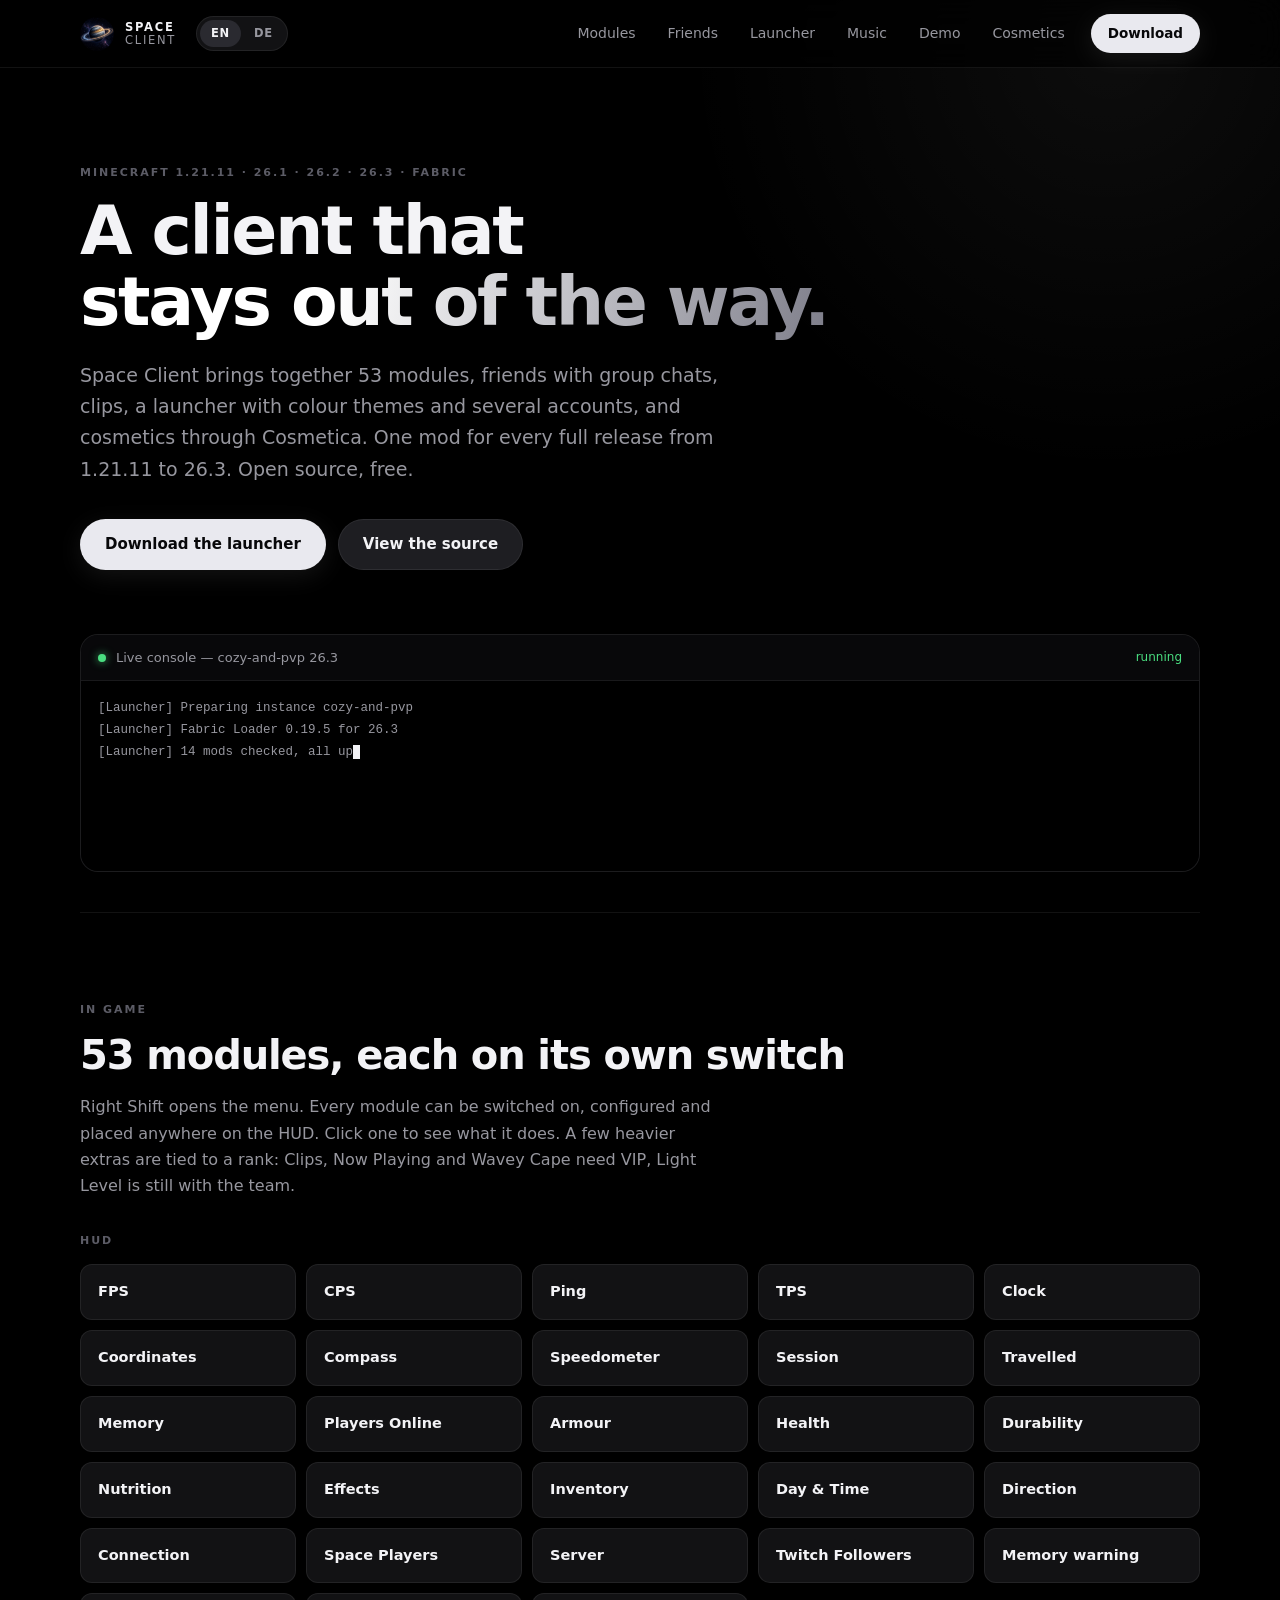
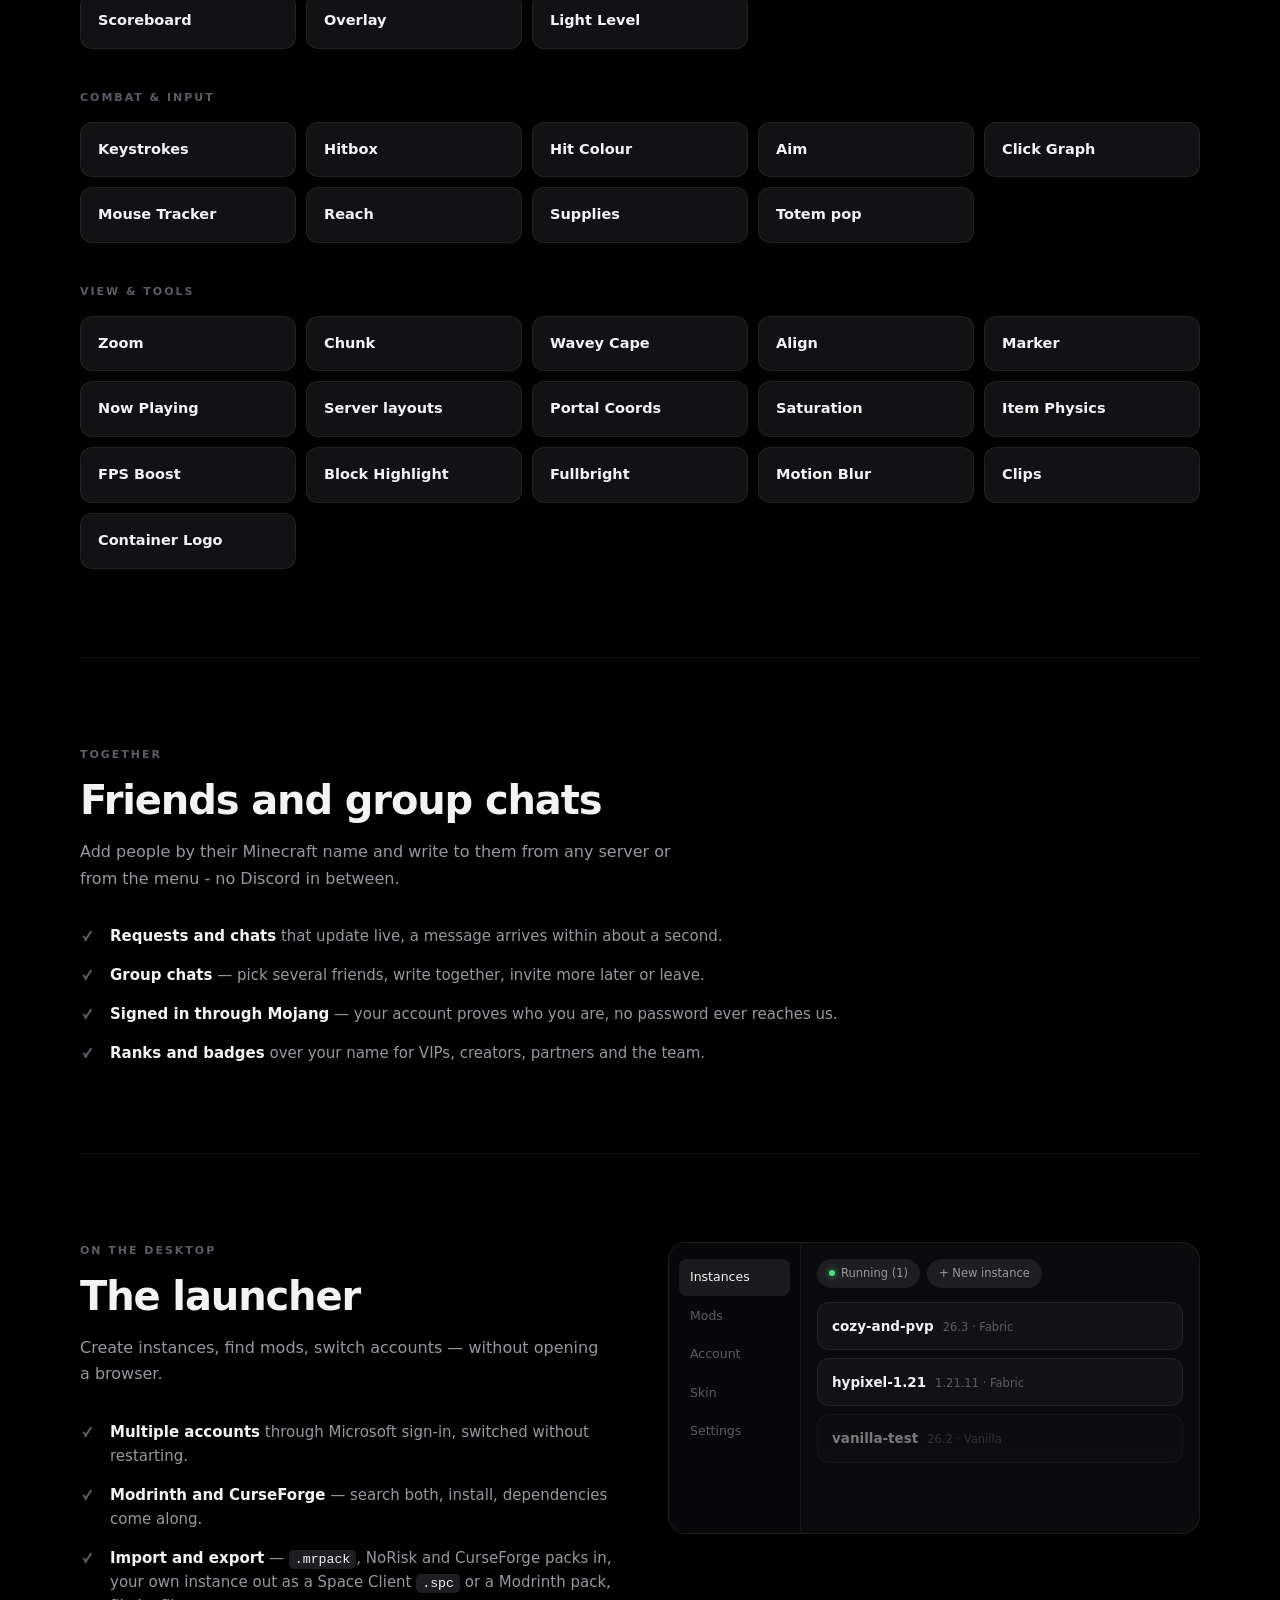
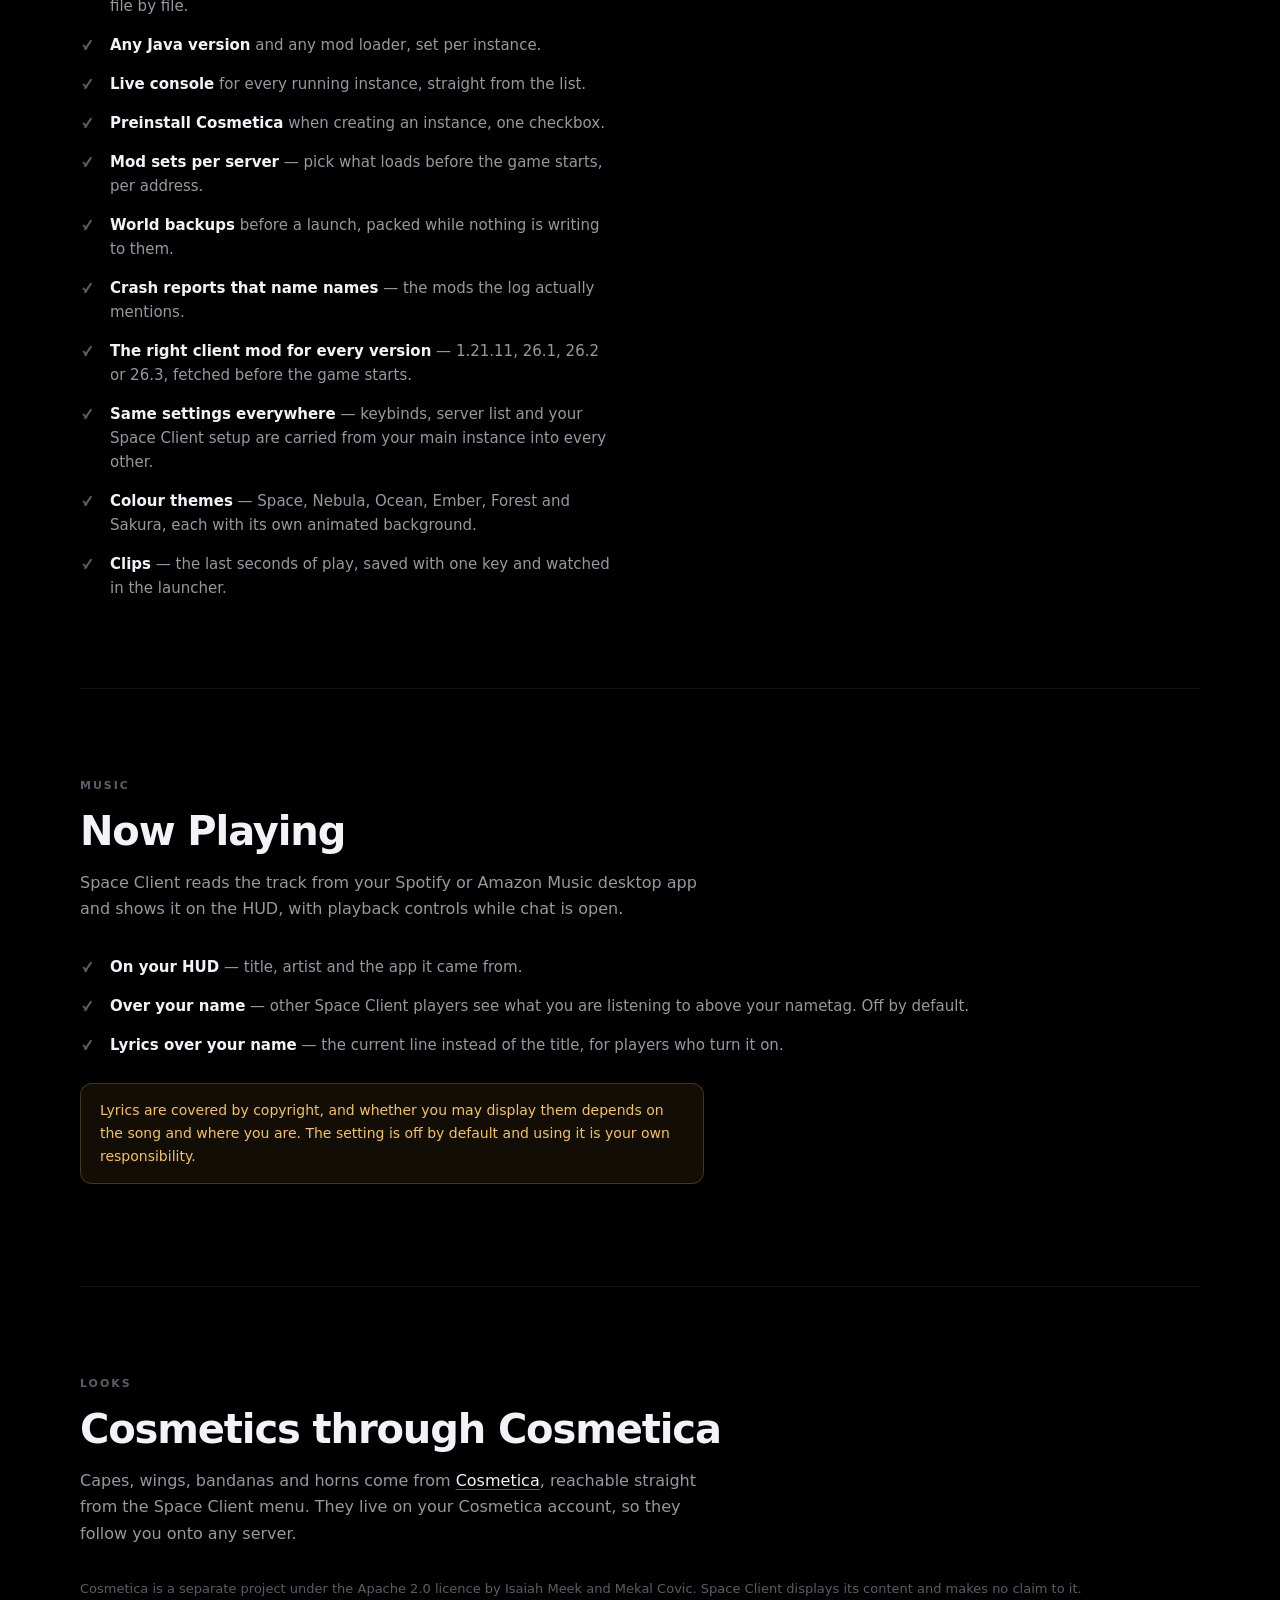
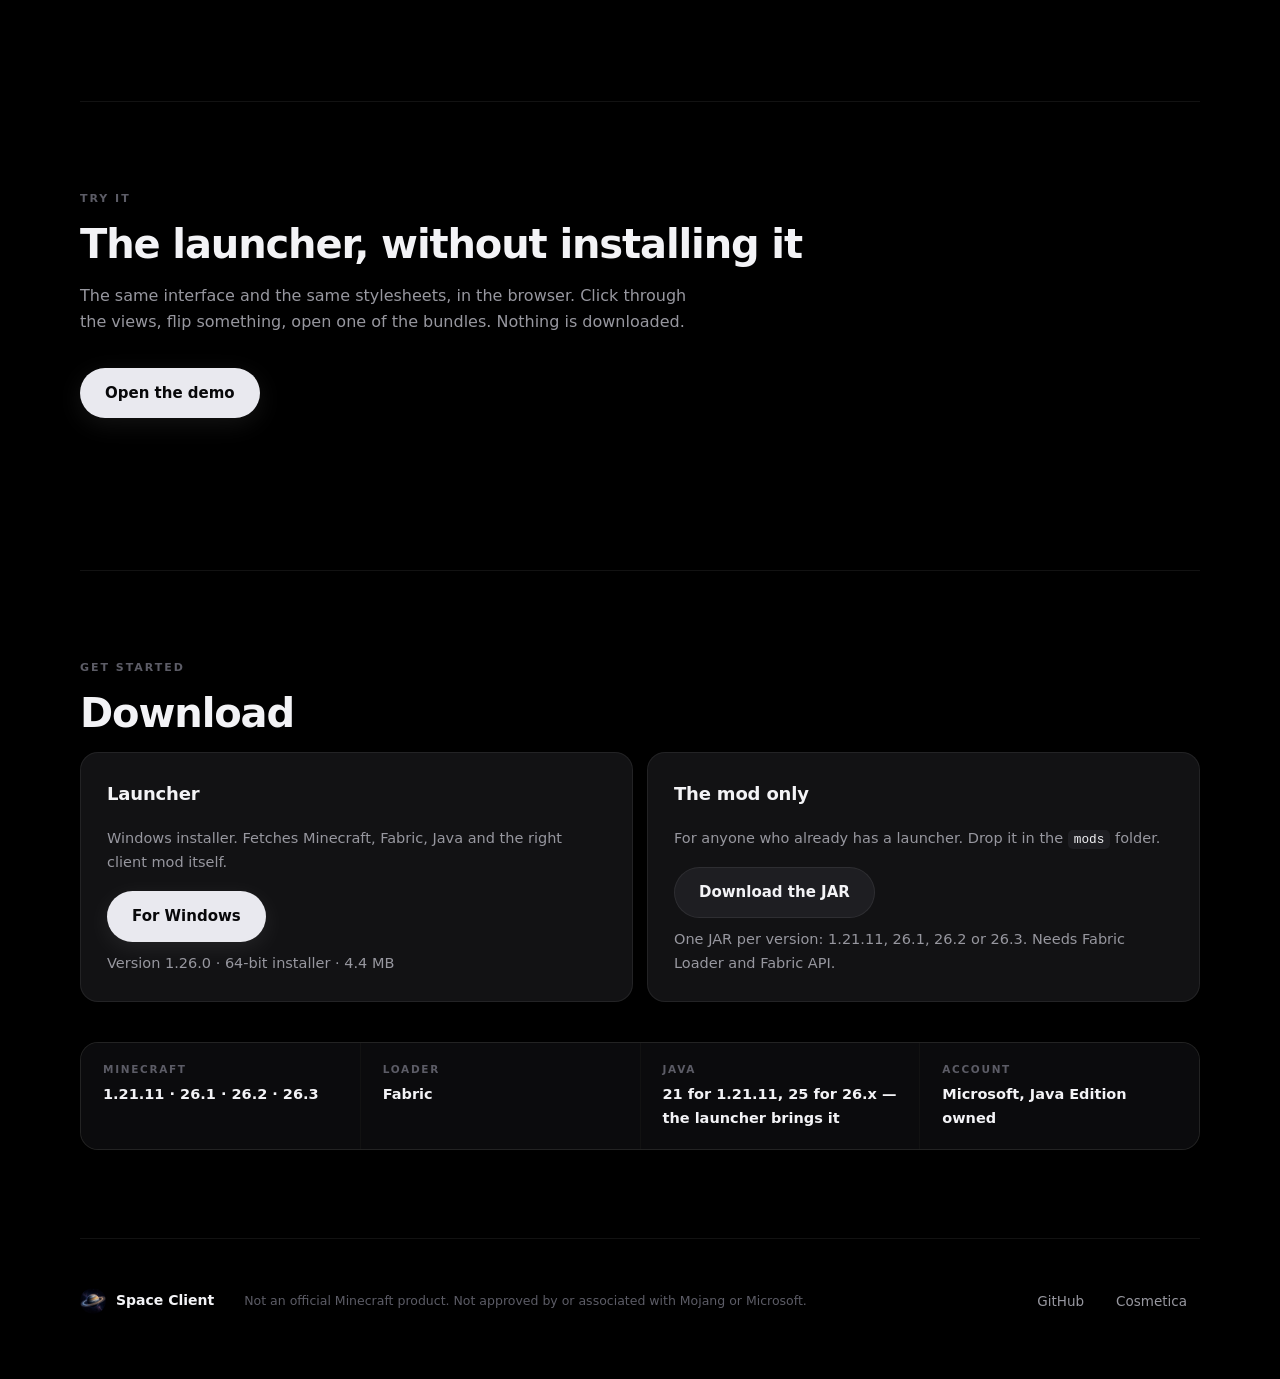
==== commit af802d60: "Installer auf 1.26.0" ====
--- a/index.html
+++ b/index.html
@@ -249,7 +249,7 @@
         <h3>Launcher</h3>
         <p data-i18n="dl_lau_p">Windows installer. Fetches Minecraft, Fabric, Java and the right client mod itself.</p>
         <a class="btn primary" href="download/SpaceClient-setup.exe" download data-i18n="dl_win">For Windows</a>
-        <p class="fineprint"><span id="dl-version">Version 1.9.1</span> · <span data-i18n="dl_fp1">64-bit installer · 4.2 MB</span></p>
+        <p class="fineprint"><span id="dl-version">Version 1.26.0</span> · <span data-i18n="dl_fp1">64-bit installer · 4.4 MB</span></p>
       </article>
 
       <article class="dl-card">
@@ -418,7 +418,7 @@
     dl_h2: "Herunterladen",
     dl_lau_p: "Windows-Installer. Holt Minecraft, Fabric, Java und die passende Client-Mod selbst.",
     dl_win: "Für Windows",
-    dl_fp1: "64-Bit-Installer · 4.2 MB",
+    dl_fp1: "64-Bit-Installer · 4.4 MB",
     dl_mod: "Nur der Mod",
     dl_mod_p: "Für alle, die schon einen Launcher haben. In den <code>mods</code>-Ordner legen.",
     dl_jar: "JAR herunterladen",
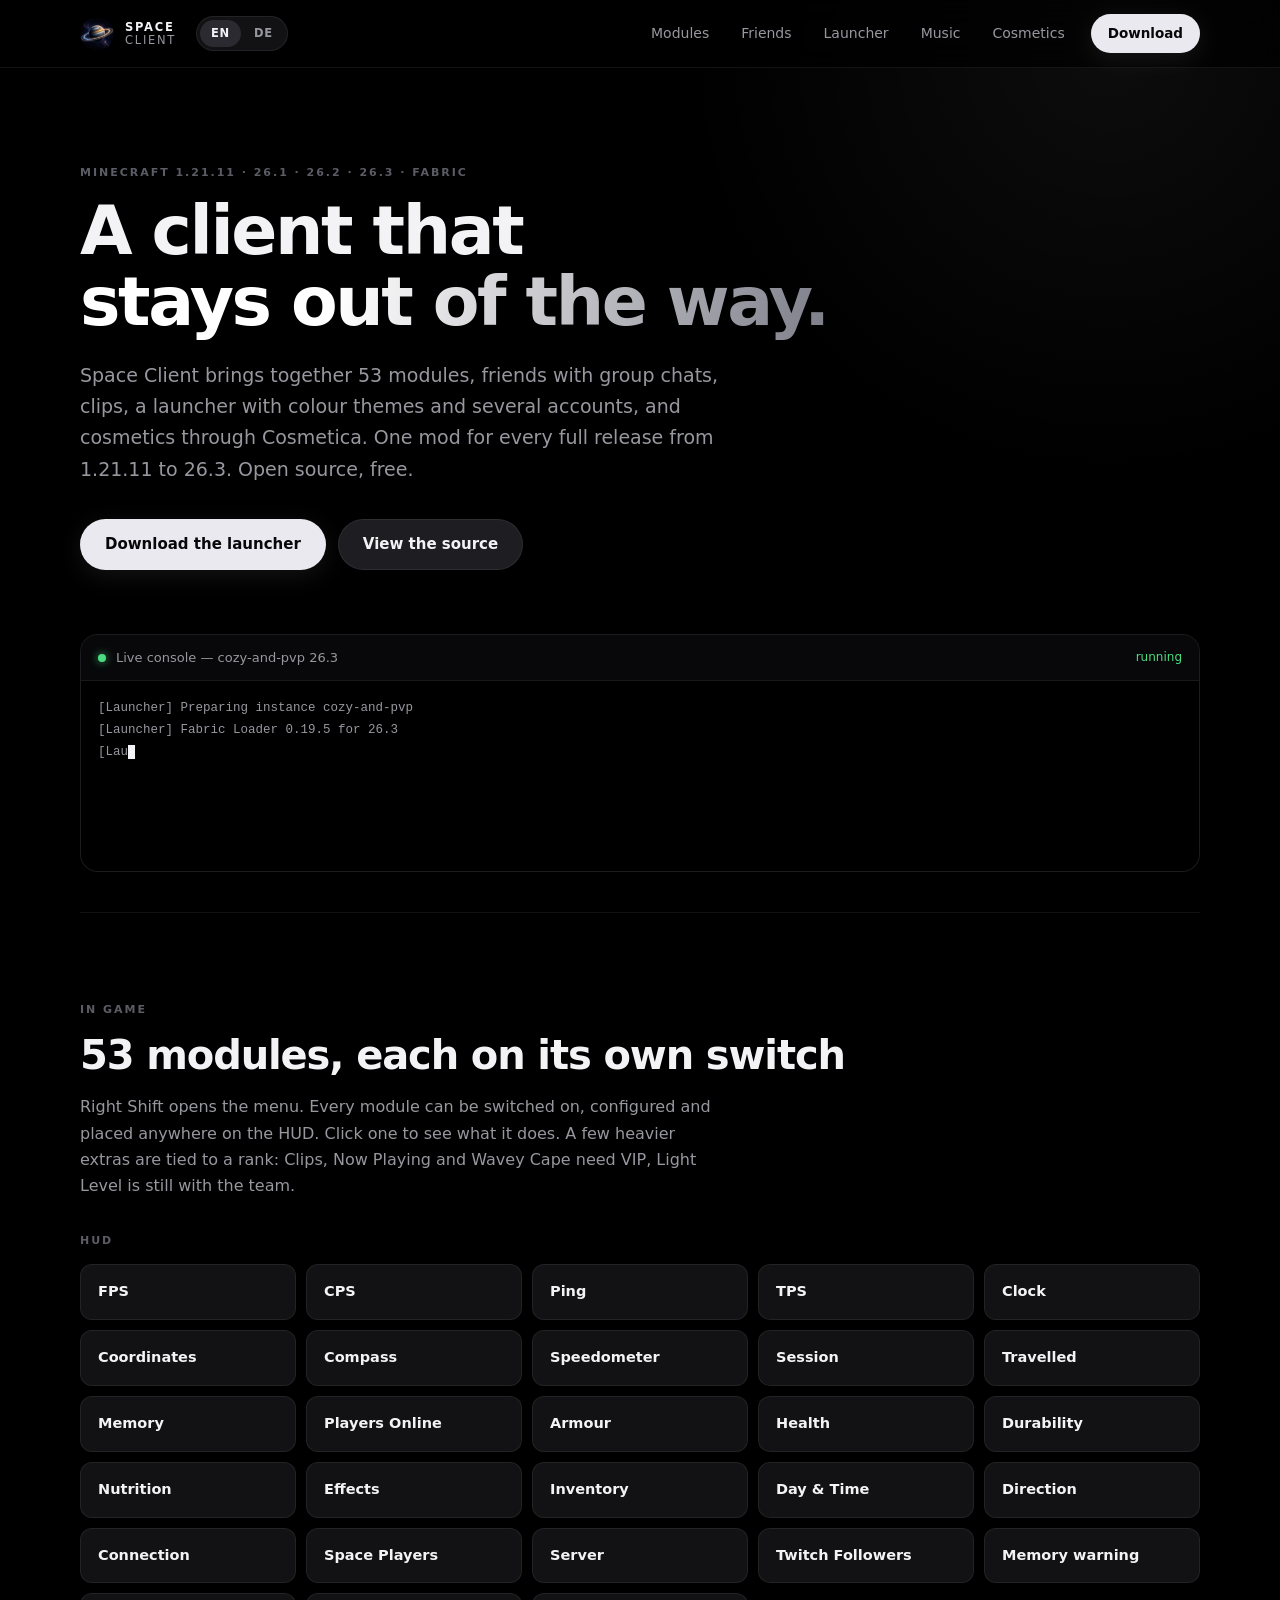
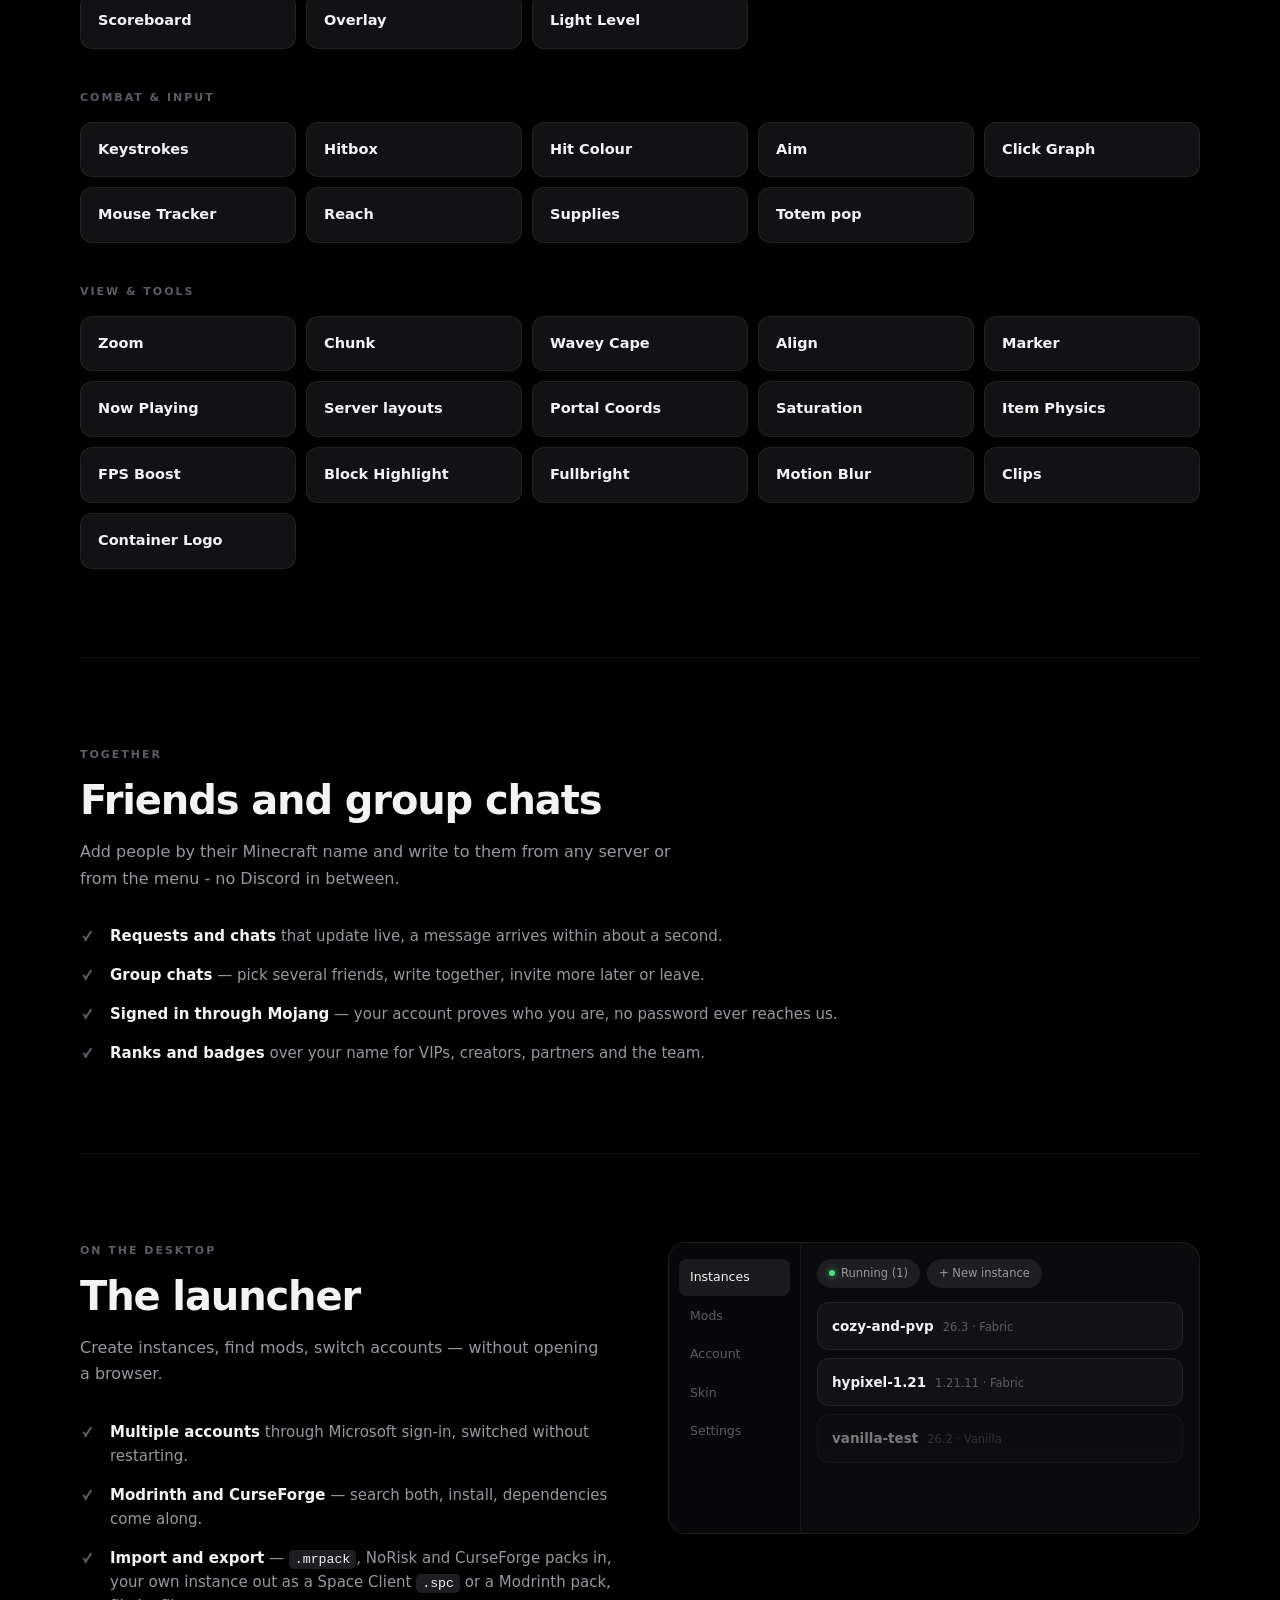
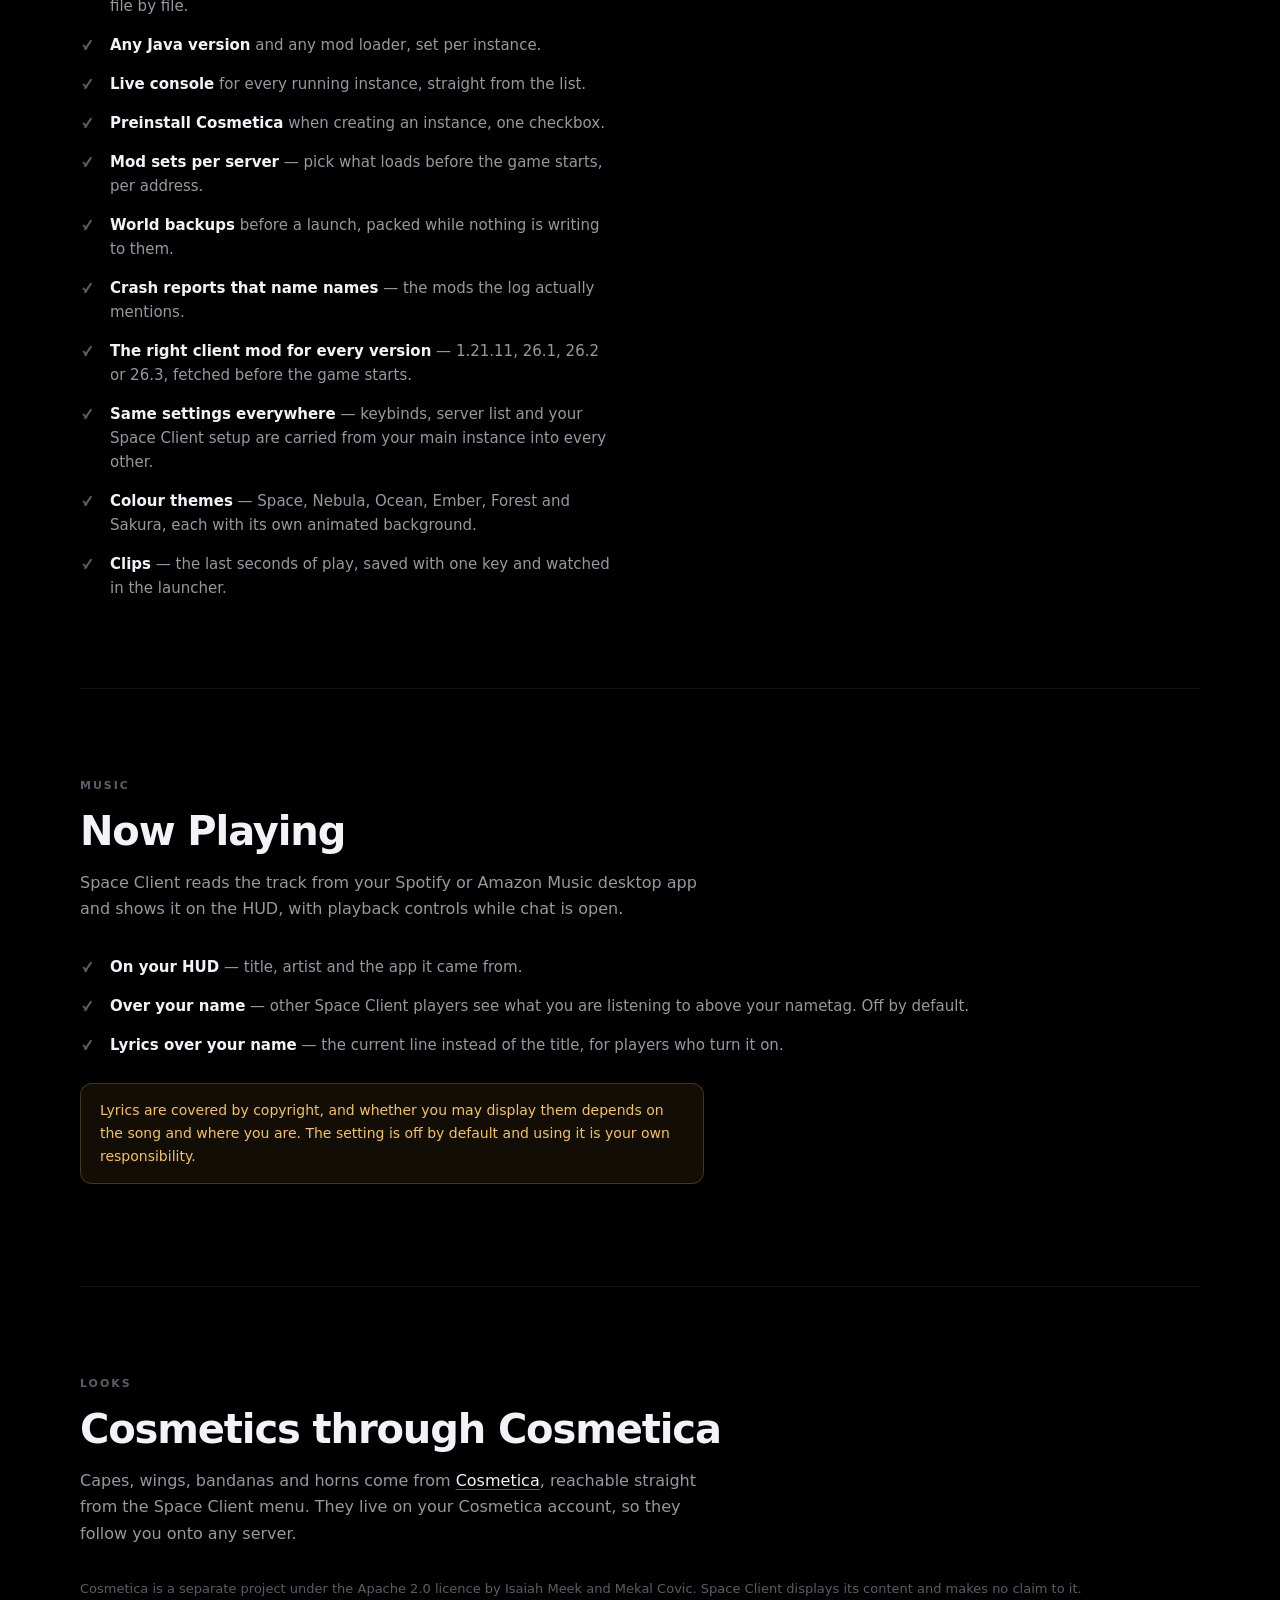
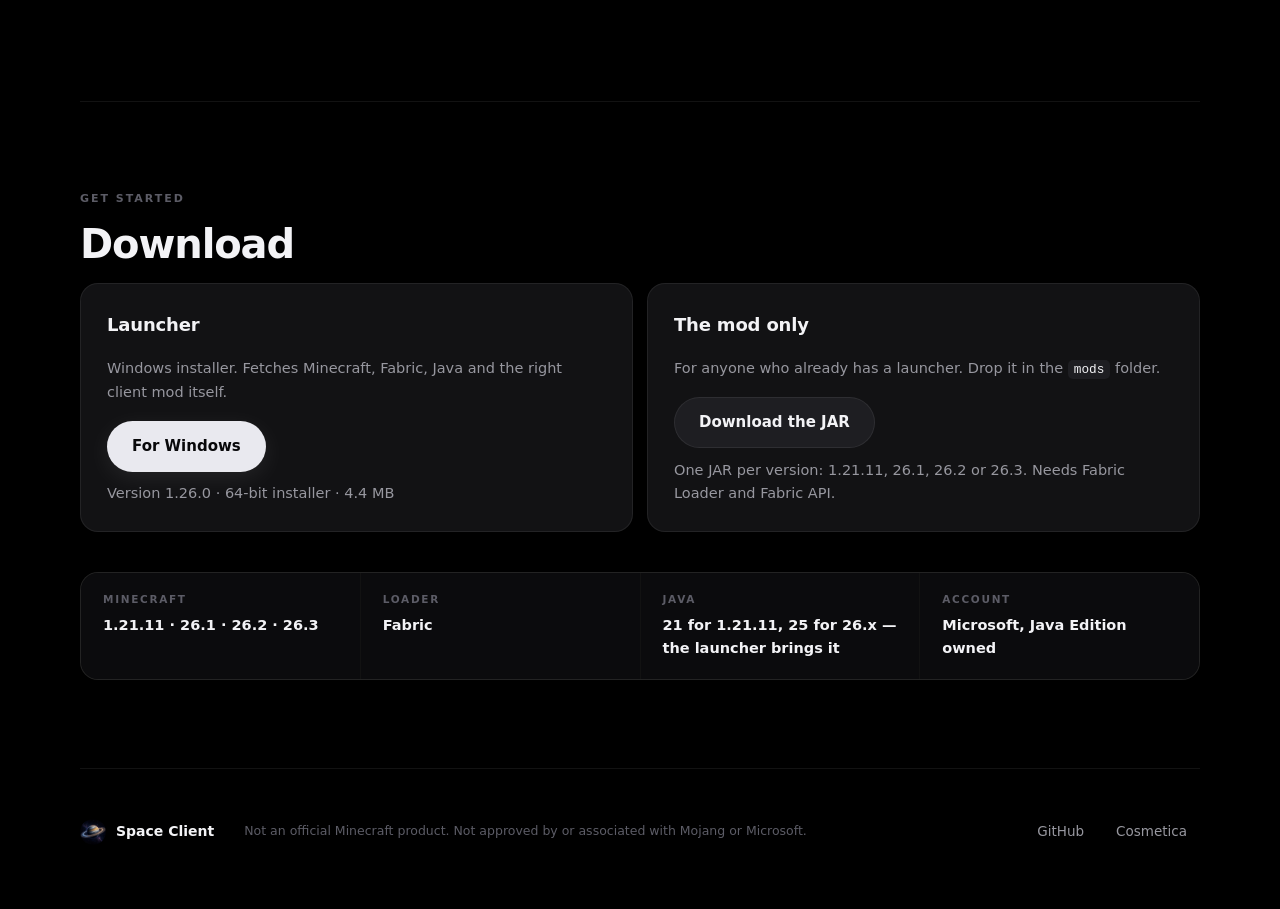
==== commit c5a045b9: "Demo entfernt The demo page, its link in the navigation, its section on the start page, its German s" ====
--- a/index.html
+++ b/index.html
@@ -29,7 +29,6 @@
     <a href="#friends" data-i18n="nav_friends">Friends</a>
     <a href="#launcher" data-i18n="nav_launcher">Launcher</a>
     <a href="#nowplaying" data-i18n="nav_music">Music</a>
-    <a href="demo/" data-i18n="nav_demo">Demo</a>
     <a href="#cosmetics" data-i18n="nav_cosmetics">Cosmetics</a>
     <a class="btn primary small" href="#download" data-i18n="nav_download">Download</a>
   </nav>
@@ -229,17 +228,6 @@
     </p>
   </section>
 
-  <section id="demo" class="section">
-    <p class="eyebrow" data-i18n="eb_demo">Try it</p>
-    <h2 data-i18n="demo_h2">The launcher, without installing it</h2>
-    <p class="section-lede" data-i18n="demo_lede">
-      The same interface and the same stylesheets, in the browser. Click through
-      the views, flip something, open one of the bundles. Nothing is downloaded.
-    </p>
-    <div class="hero-actions">
-      <a class="btn primary" href="demo/" data-i18n="demo_open">Open the demo</a>
-    </div>
-  </section>
   <section id="download" class="section download">
     <p class="eyebrow" data-i18n="eb_start">Get started</p>
     <h2 data-i18n="dl_h2">Download</h2>
@@ -298,11 +286,6 @@
 (function () {
   var DE = {
     nav_modules: "Module", nav_launcher: "Launcher", nav_music: "Musik", nav_friends: "Freunde",
-    nav_demo: "Demo",
-    eb_demo: "Ausprobieren",
-    demo_h2: "Der Launcher, ohne ihn zu installieren",
-    demo_lede: "Dieselbe Oberfl\u00e4che, dieselben Stylesheets, im Browser. Klick dich durch die Ansichten, schalt etwas um, \u00f6ffne eines der Pakete. Heruntergeladen wird nichts.",
-    demo_open: "Demo \u00f6ffnen",
     nav_cosmetics: "Cosmetics", nav_download: "Herunterladen",
 
     hero_h1a: "Ein Client, der",
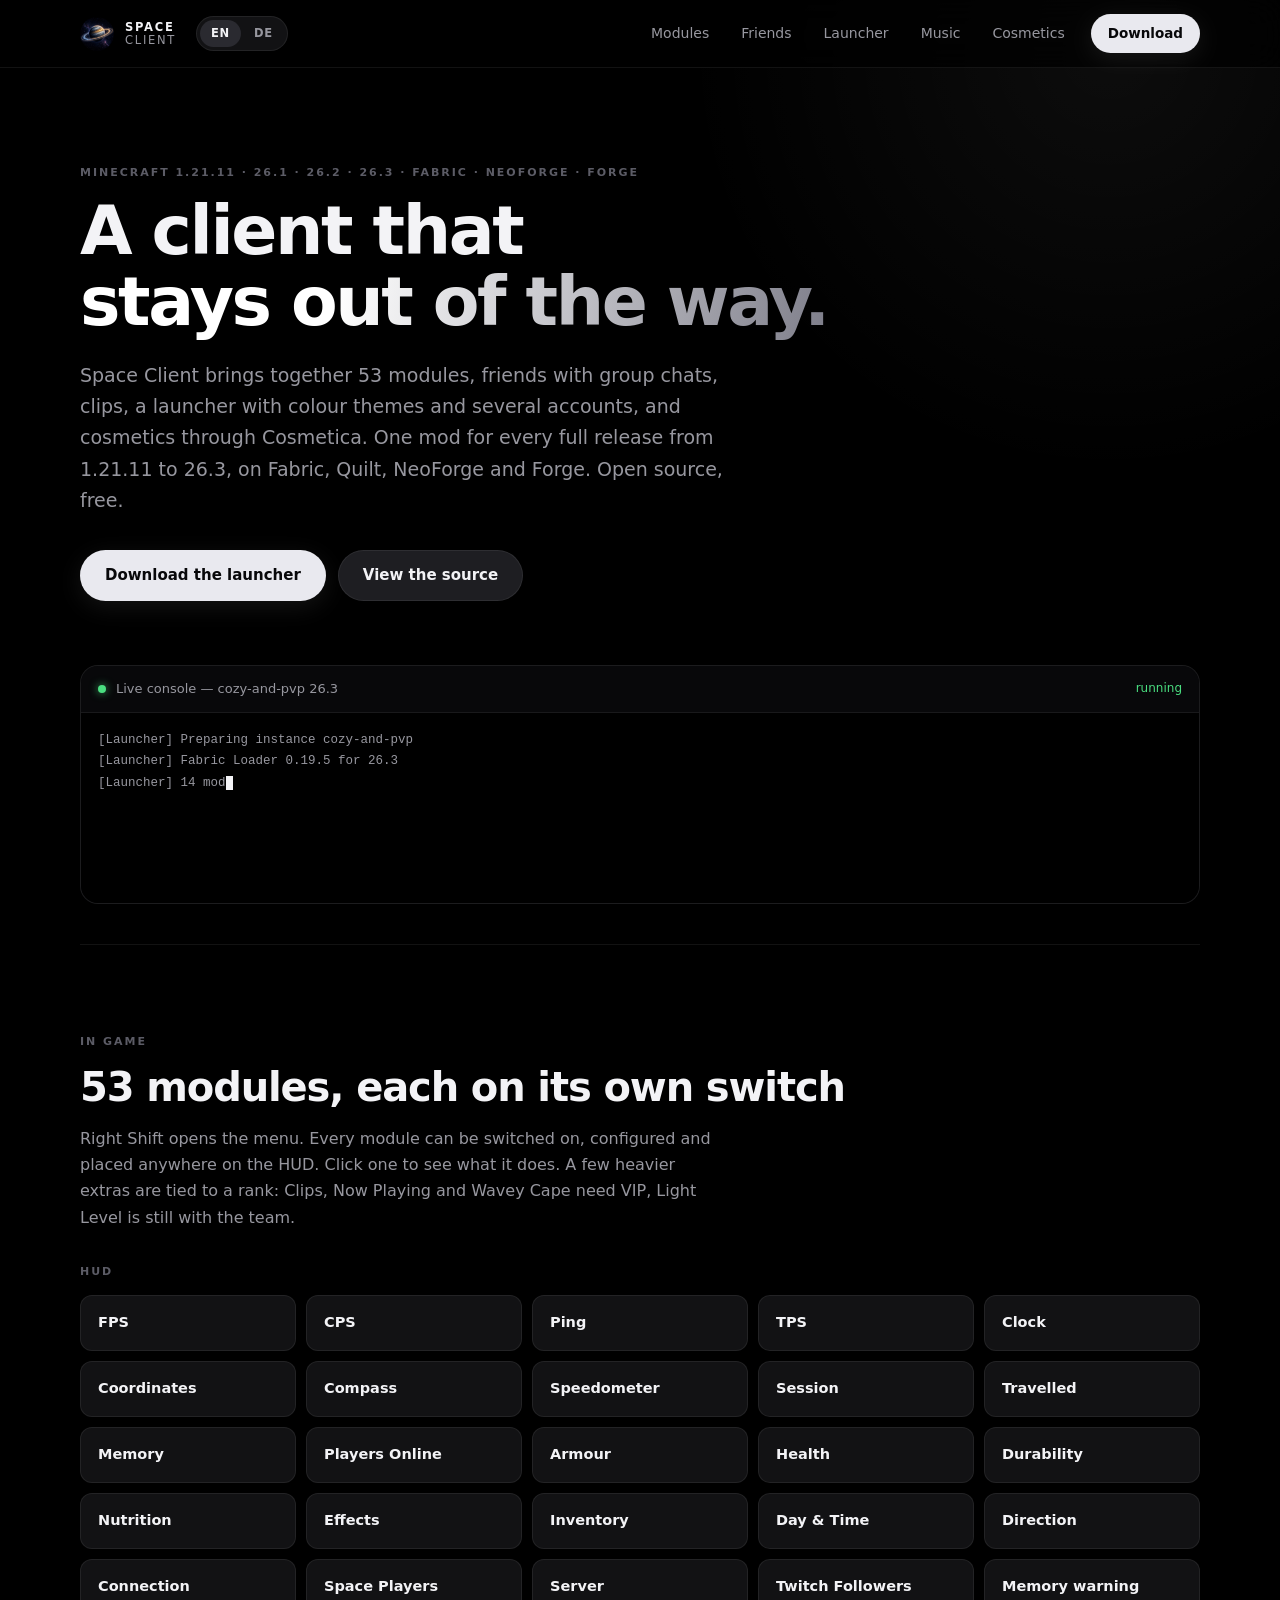
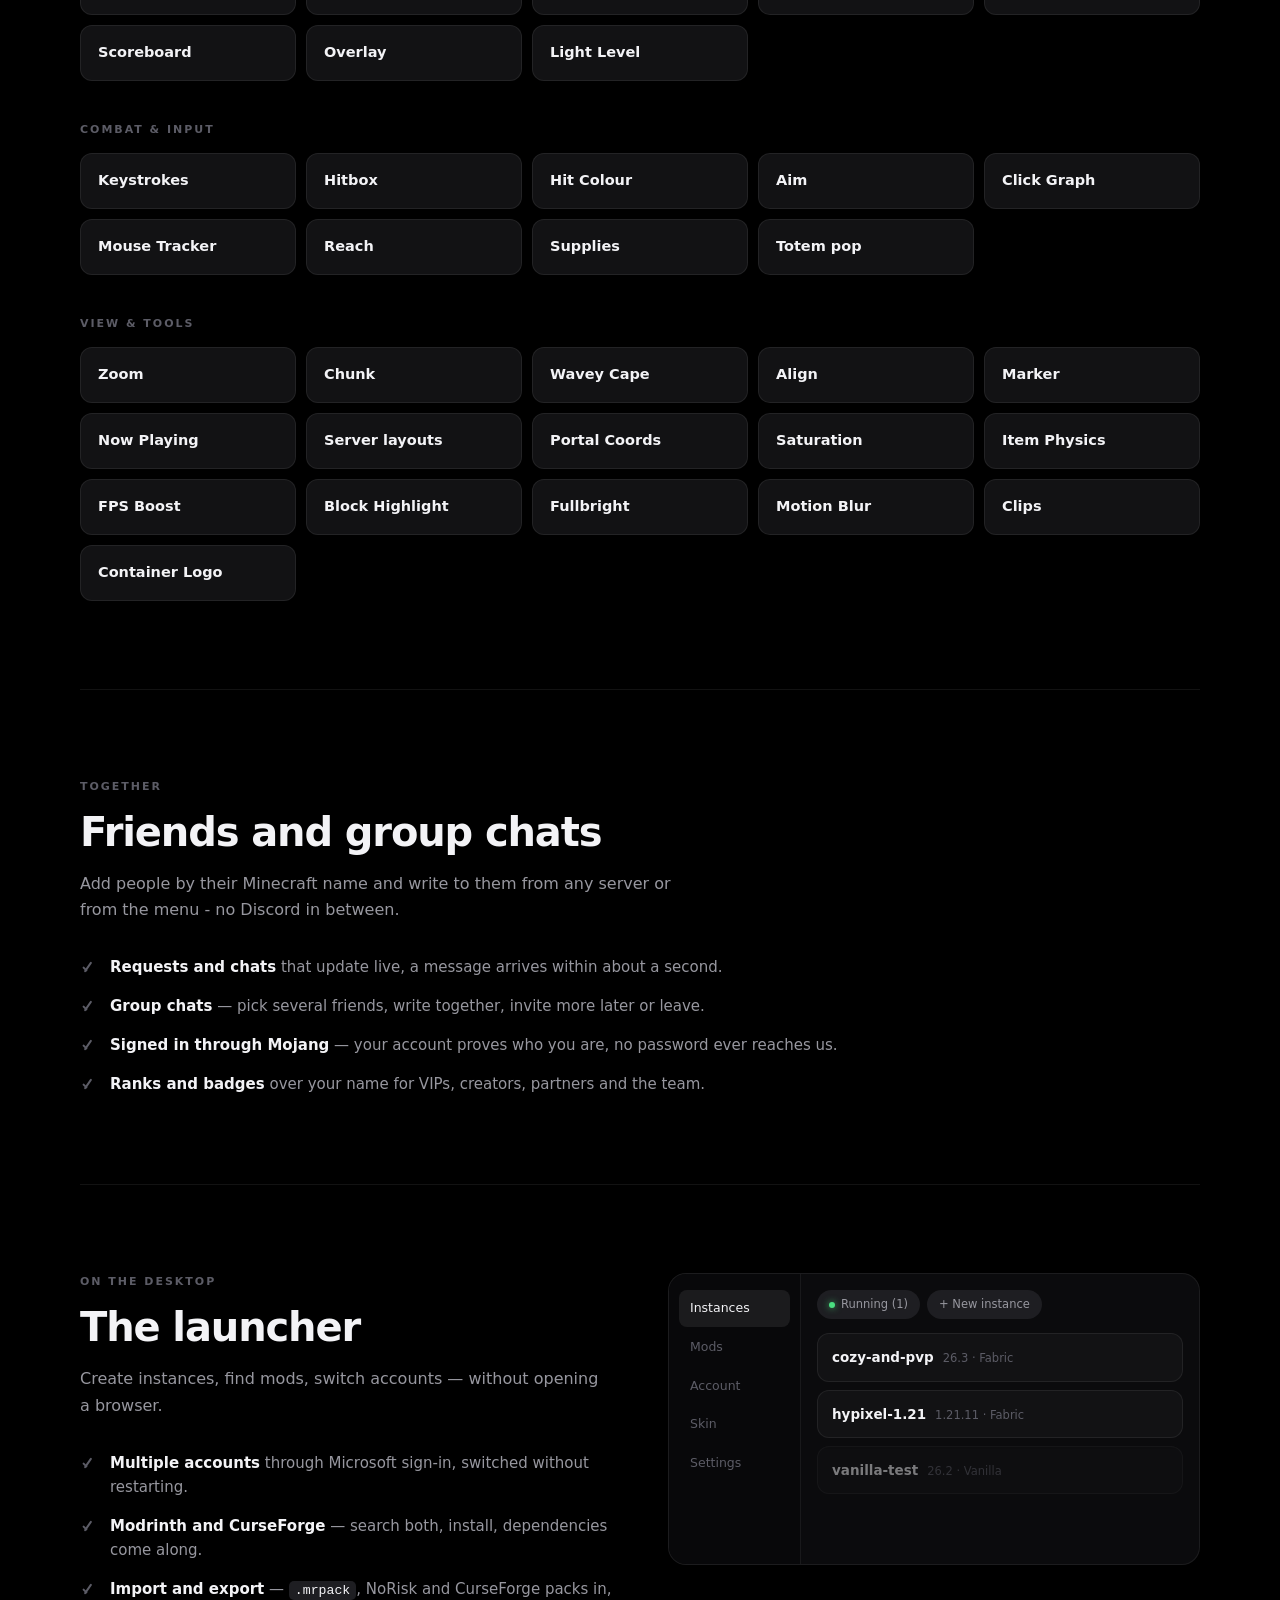
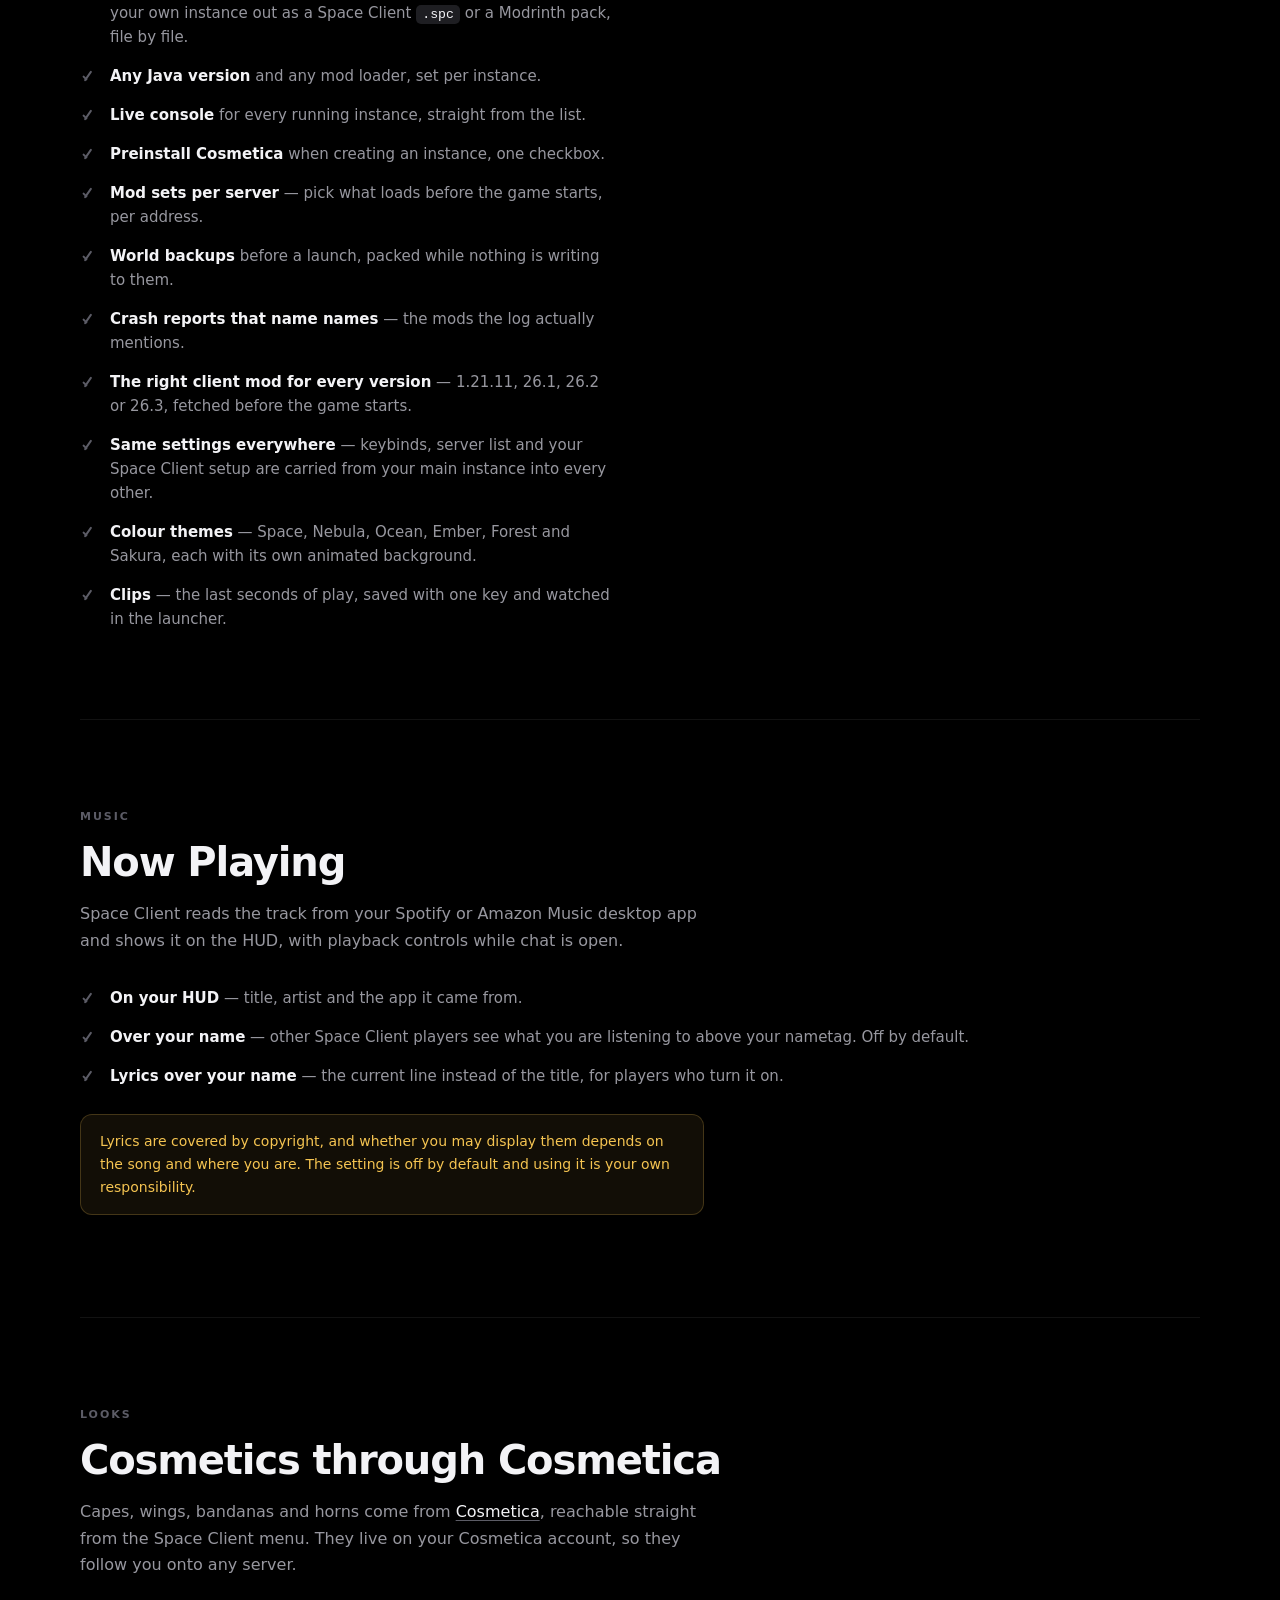
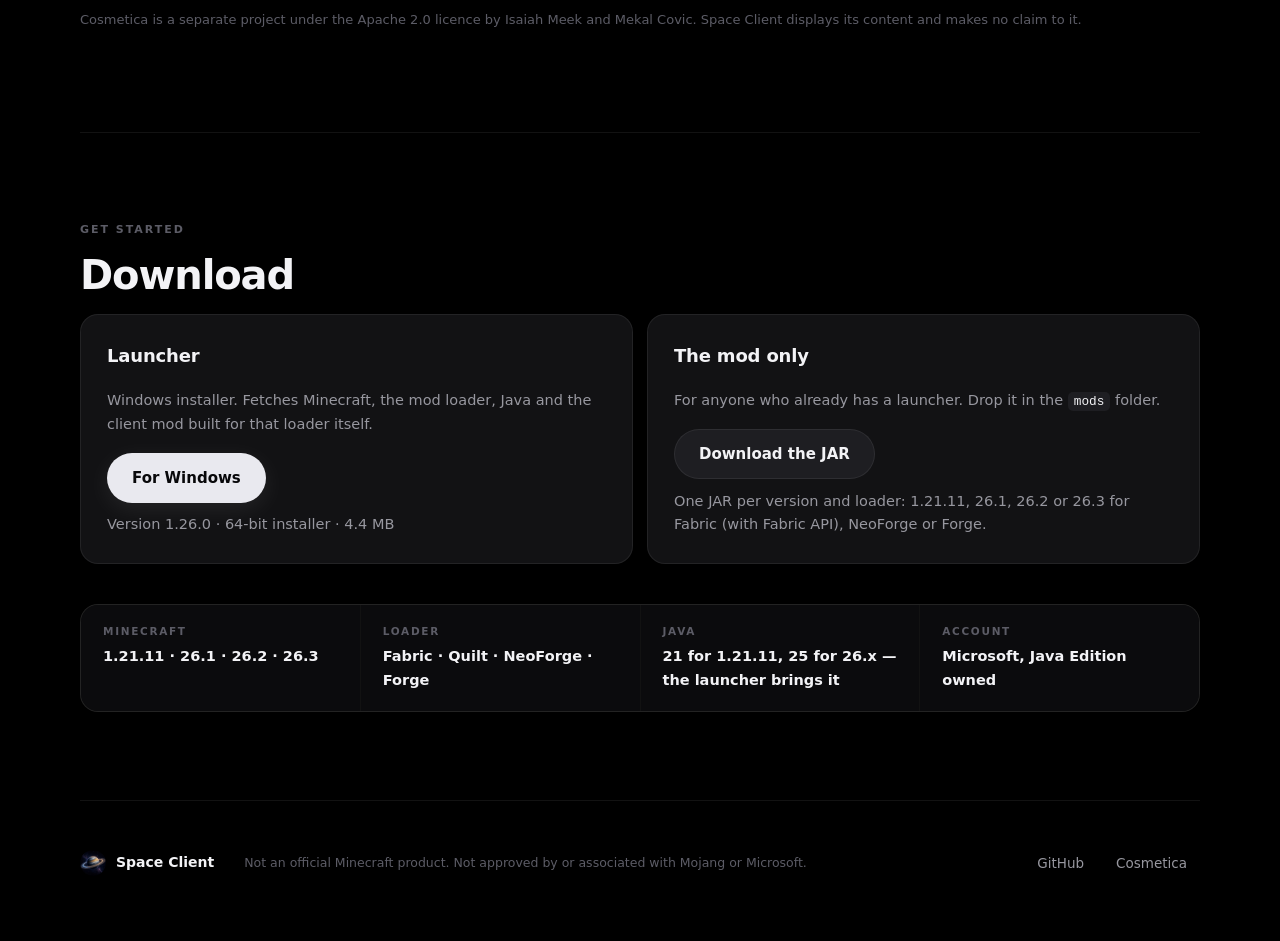
==== commit 9b9742d1: "Loaders: the mod runs on Fabric, Quilt, NeoForge and Forge Co-Authored-By: Claude Opus 5.5 <noreply@" ====
--- a/index.html
+++ b/index.html
@@ -4,7 +4,7 @@
 <meta charset="utf-8" />
 <meta name="viewport" content="width=device-width, initial-scale=1" />
 <title>Space Client — a Minecraft client for 1.21.11 to 26.3</title>
-<meta name="description" content="Space Client is a launcher and a Fabric mod for Minecraft 1.21.11, 26.1, 26.2 and 26.3: 53 modules, friends and group chats, clips, colour themes, Modrinth and CurseForge, several accounts and a live console." />
+<meta name="description" content="Space Client is a launcher and a mod for Fabric, Quilt, NeoForge and Forge on Minecraft 1.21.11, 26.1, 26.2 and 26.3: 53 modules, friends and group chats, clips, colour themes, Modrinth and CurseForge, several accounts and a live console." />
 <link rel="icon" href="assets/favicon.png" />
 <link rel="stylesheet" href="style.css" />
 </head>
@@ -37,10 +37,10 @@
 <main id="top">
 
   <section class="hero">
-    <p class="eyebrow">Minecraft 1.21.11 · 26.1 · 26.2 · 26.3 · Fabric</p>
+    <p class="eyebrow">Minecraft 1.21.11 · 26.1 · 26.2 · 26.3 · Fabric · NeoForge · Forge</p>
     <h1><span data-i18n="hero_h1a">A client that</span><br /><span class="grad" data-i18n="hero_h1b">stays out of the way.</span></h1>
     <p class="lede">
-<span data-i18n="hero_lede">Space Client brings together 53 modules, friends with group chats, clips, a launcher with colour themes and several accounts, and cosmetics through Cosmetica. One mod for every full release from 1.21.11 to 26.3. Open source, free.</span>
+<span data-i18n="hero_lede">Space Client brings together 53 modules, friends with group chats, clips, a launcher with colour themes and several accounts, and cosmetics through Cosmetica. One mod for every full release from 1.21.11 to 26.3, on Fabric, Quilt, NeoForge and Forge. Open source, free.</span>
     </p>
     <div class="hero-actions">
       <a class="btn primary" href="#download" data-i18n="hero_dl">Download the launcher</a>
@@ -235,7 +235,7 @@
     <div class="dl-grid">
       <article class="dl-card">
         <h3>Launcher</h3>
-        <p data-i18n="dl_lau_p">Windows installer. Fetches Minecraft, Fabric, Java and the right client mod itself.</p>
+        <p data-i18n="dl_lau_p">Windows installer. Fetches Minecraft, the mod loader, Java and the client mod built for that loader itself.</p>
         <a class="btn primary" href="download/SpaceClient-setup.exe" download data-i18n="dl_win">For Windows</a>
         <p class="fineprint"><span id="dl-version">Version 1.26.0</span> · <span data-i18n="dl_fp1">64-bit installer · 4.4 MB</span></p>
       </article>
@@ -244,13 +244,13 @@
         <h3 data-i18n="dl_mod">The mod only</h3>
         <p data-i18n-html="dl_mod_p">For anyone who already has a launcher. Drop it in the <code>mods</code> folder.</p>
         <a class="btn secondary" href="https://github.com/Finanzinstitut/Space-Client-Mod/releases" target="_blank" rel="noopener" data-i18n="dl_jar">Download the JAR</a>
-        <p class="fineprint" data-i18n="dl_fp2">One JAR per version: 1.21.11, 26.1, 26.2 or 26.3. Needs Fabric Loader and Fabric API.</p>
+        <p class="fineprint" data-i18n="dl_fp2">One JAR per version and loader: 1.21.11, 26.1, 26.2 or 26.3 for Fabric (with Fabric API), NeoForge or Forge.</p>
       </article>
     </div>
 
     <dl class="reqs">
       <div><dt>Minecraft</dt><dd>1.21.11 · 26.1 · 26.2 · 26.3</dd></div>
-      <div><dt data-i18n="rq_loader">Loader</dt><dd>Fabric</dd></div>
+      <div><dt data-i18n="rq_loader">Loader</dt><dd>Fabric · Quilt · NeoForge · Forge</dd></div>
       <div><dt>Java</dt><dd data-i18n="rq_java_v">21 for 1.21.11, 25 for 26.x — the launcher brings it</dd></div>
       <div><dt data-i18n="rq_acc">Account</dt><dd data-i18n="rq_acc_v">Microsoft, Java Edition owned</dd></div>
     </dl>
@@ -290,7 +290,7 @@
 
     hero_h1a: "Ein Client, der",
     hero_h1b: "aus dem Weg geht.",
-    hero_lede: "Space Client bringt 53 Module, Freunde mit Gruppenchats, Clips, einen Launcher mit Farbthemen und mehreren Konten und Cosmetics über Cosmetica zusammen. Eine Mod für jede Vollversion von 1.21.11 bis 26.3. Quelloffen und kostenlos.",
+    hero_lede: "Space Client bringt 53 Module, Freunde mit Gruppenchats, Clips, einen Launcher mit Farbthemen und mehreren Konten und Cosmetics über Cosmetica zusammen. Eine Mod für jede Vollversion von 1.21.11 bis 26.3, auf Fabric, Quilt, NeoForge und Forge. Quelloffen und kostenlos.",
     hero_dl: "Launcher herunterladen",
     hero_source: "Quellcode ansehen",
 
@@ -399,13 +399,13 @@
 
     eb_start: "Loslegen",
     dl_h2: "Herunterladen",
-    dl_lau_p: "Windows-Installer. Holt Minecraft, Fabric, Java und die passende Client-Mod selbst.",
+    dl_lau_p: "Windows-Installer. Holt Minecraft, den Mod-Loader, Java und die Client-Mod für genau diesen Loader selbst.",
     dl_win: "Für Windows",
     dl_fp1: "64-Bit-Installer · 4.4 MB",
     dl_mod: "Nur der Mod",
     dl_mod_p: "Für alle, die schon einen Launcher haben. In den <code>mods</code>-Ordner legen.",
     dl_jar: "JAR herunterladen",
-    dl_fp2: "Eine JAR pro Version: 1.21.11, 26.1, 26.2 oder 26.3. Braucht Fabric Loader und Fabric API.",
+    dl_fp2: "Eine JAR pro Version und Loader: 1.21.11, 26.1, 26.2 oder 26.3 für Fabric (mit Fabric API), NeoForge oder Forge.",
     rq_loader: "Loader", rq_java_v: "21 für 1.21.11, 25 für 26.x — der Launcher bringt es mit",
     rq_acc: "Konto", rq_acc_v: "Microsoft, Java Edition gekauft",
 
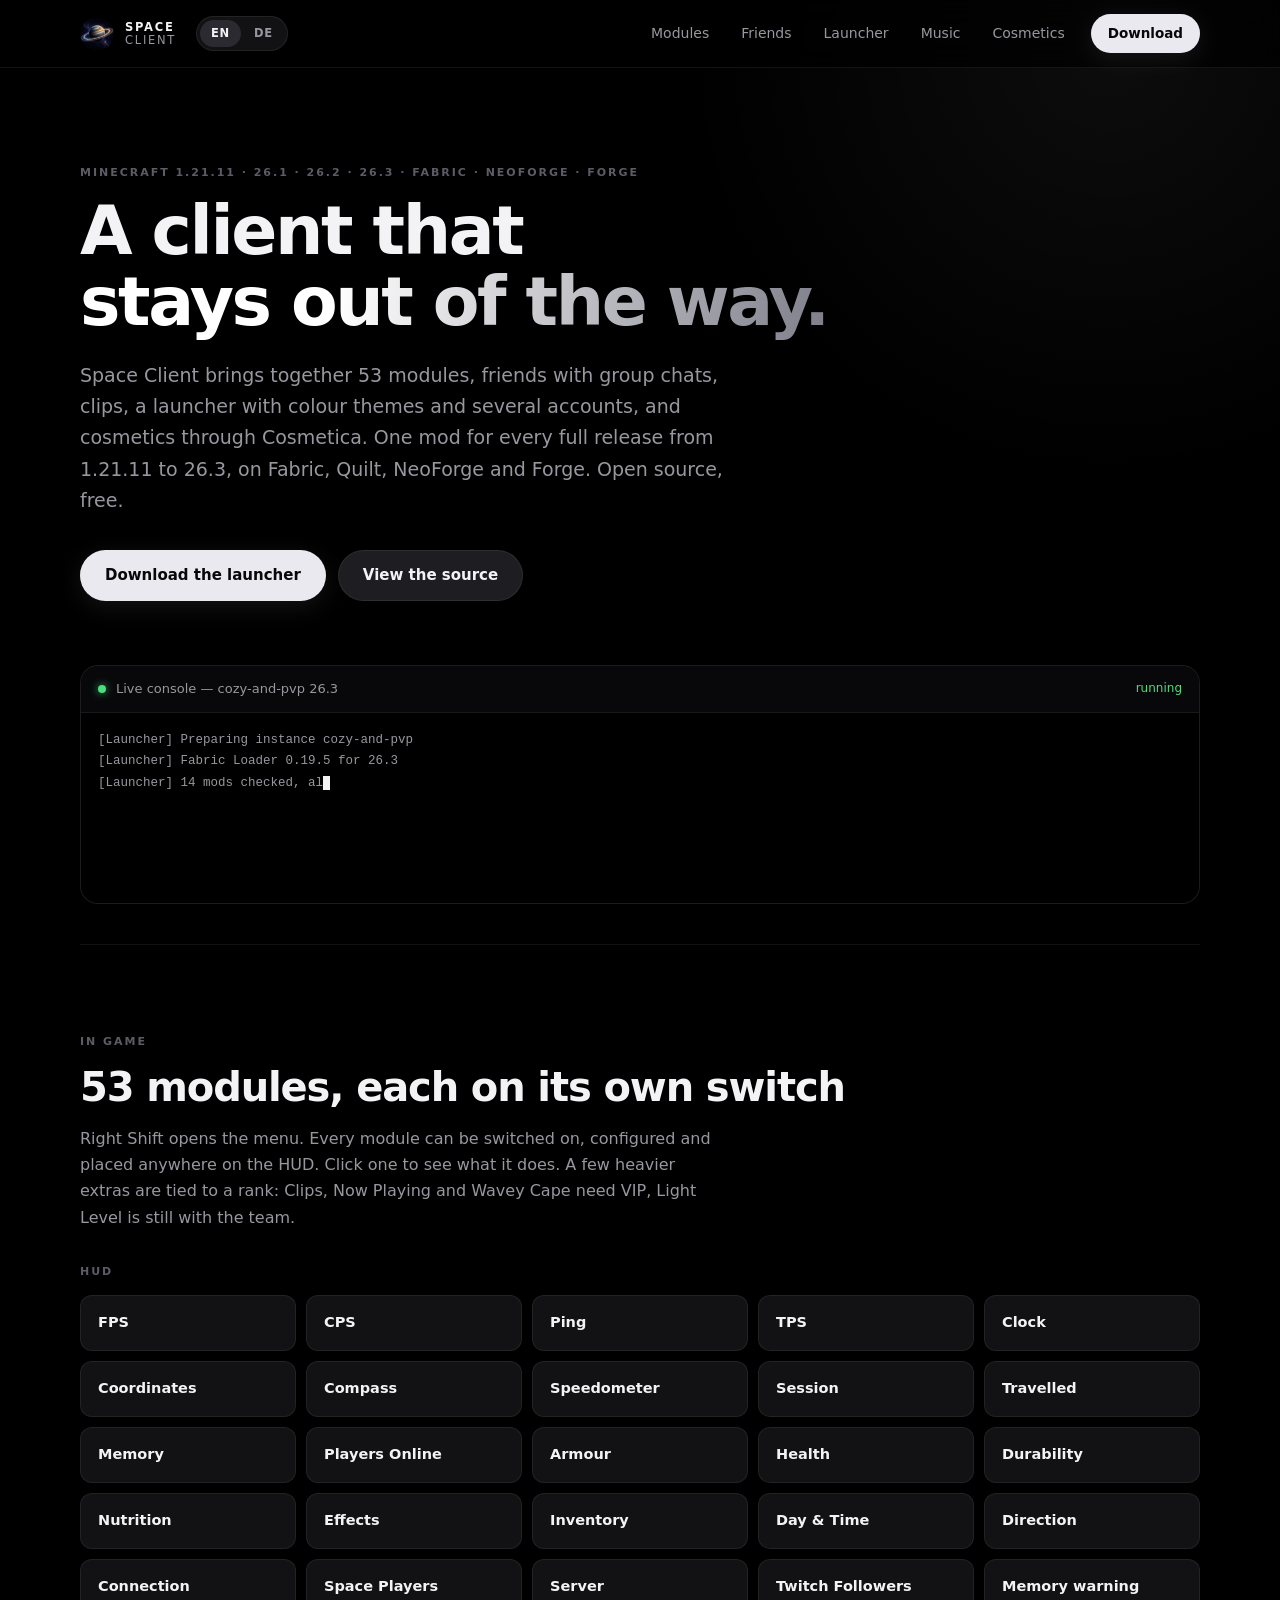
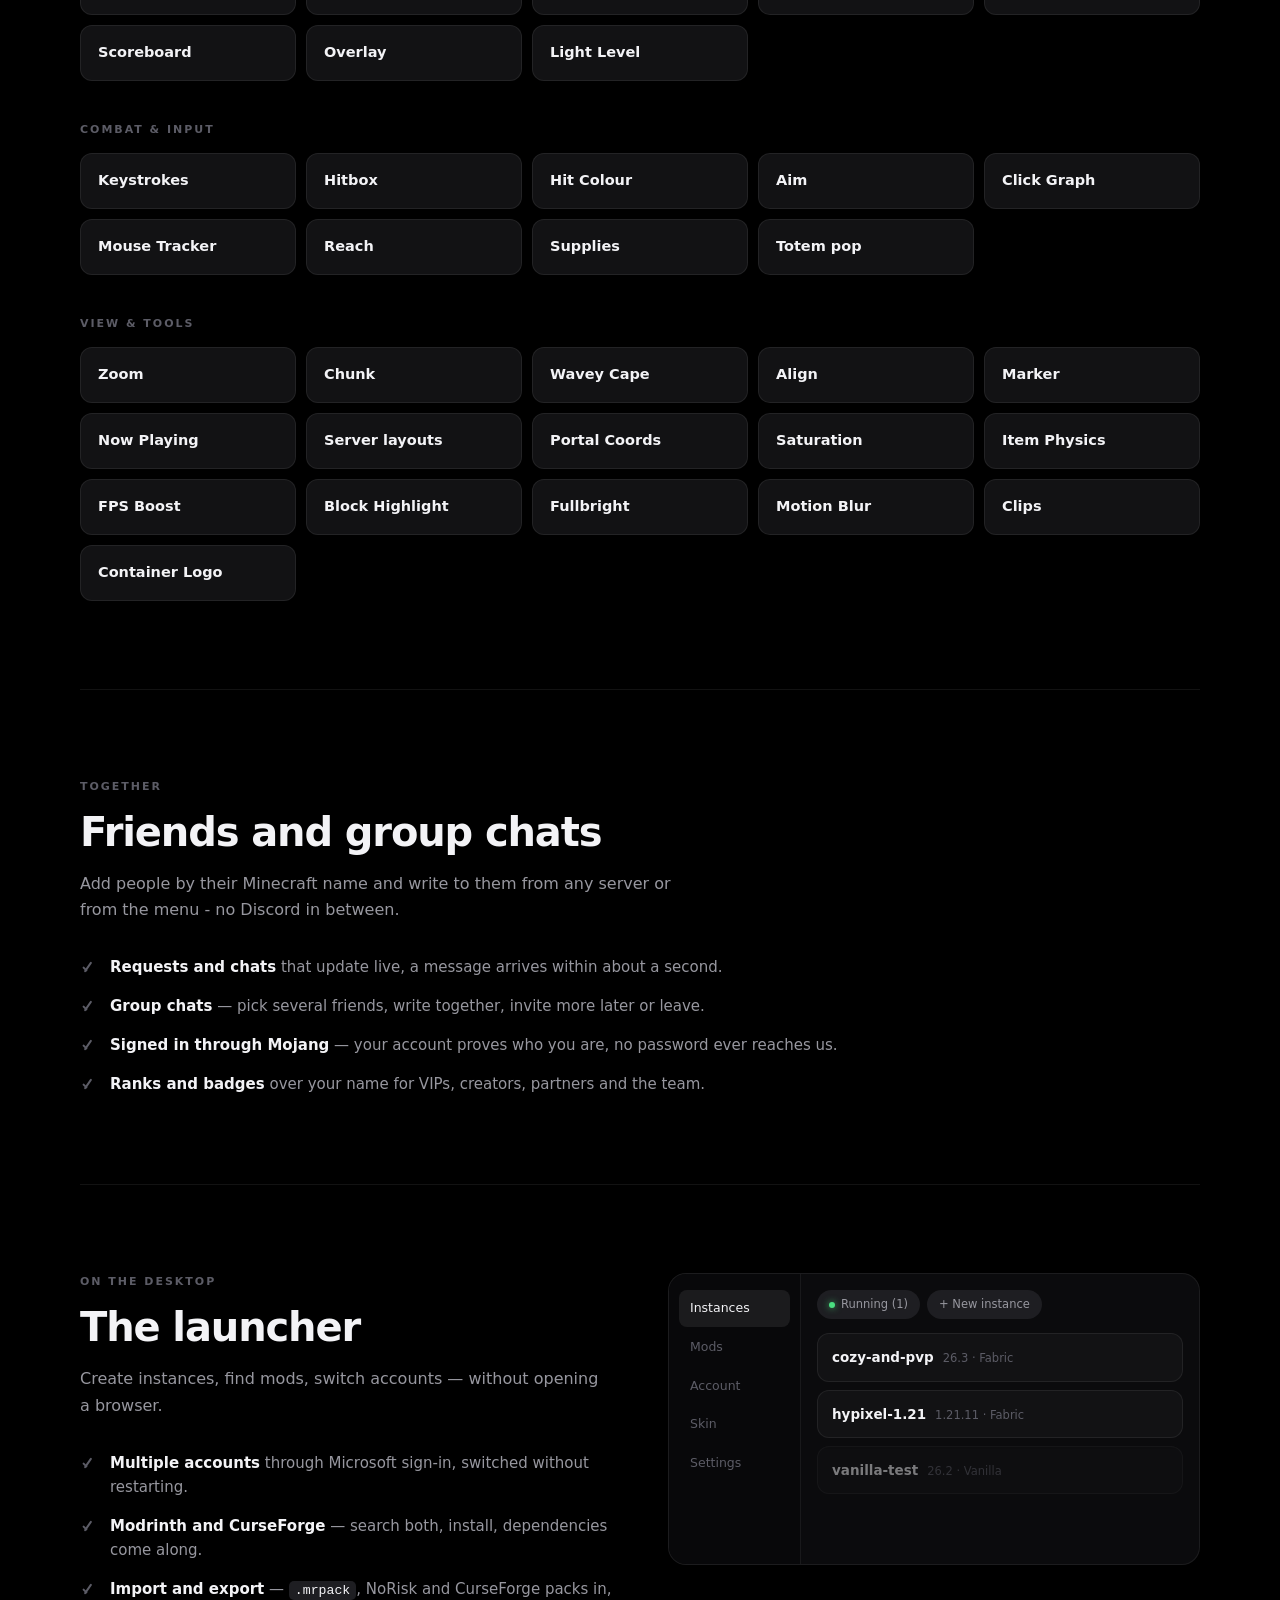
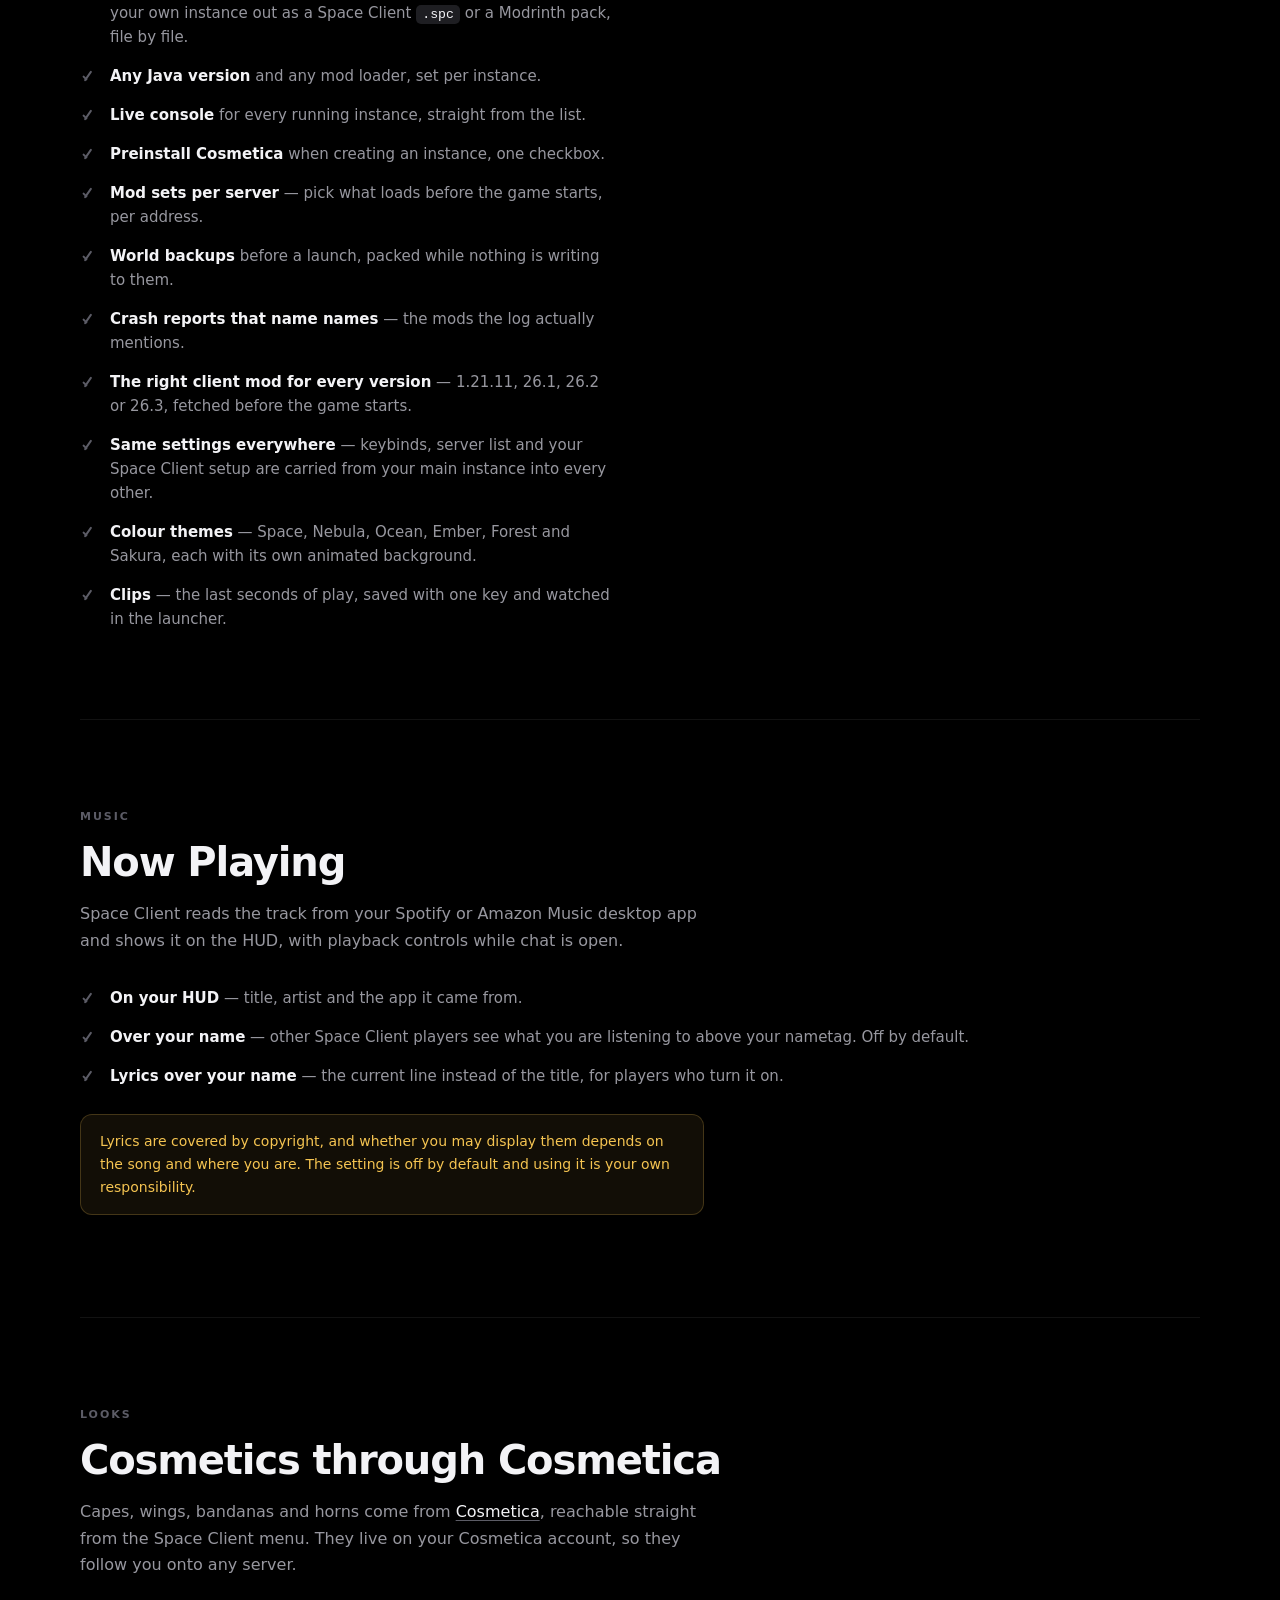
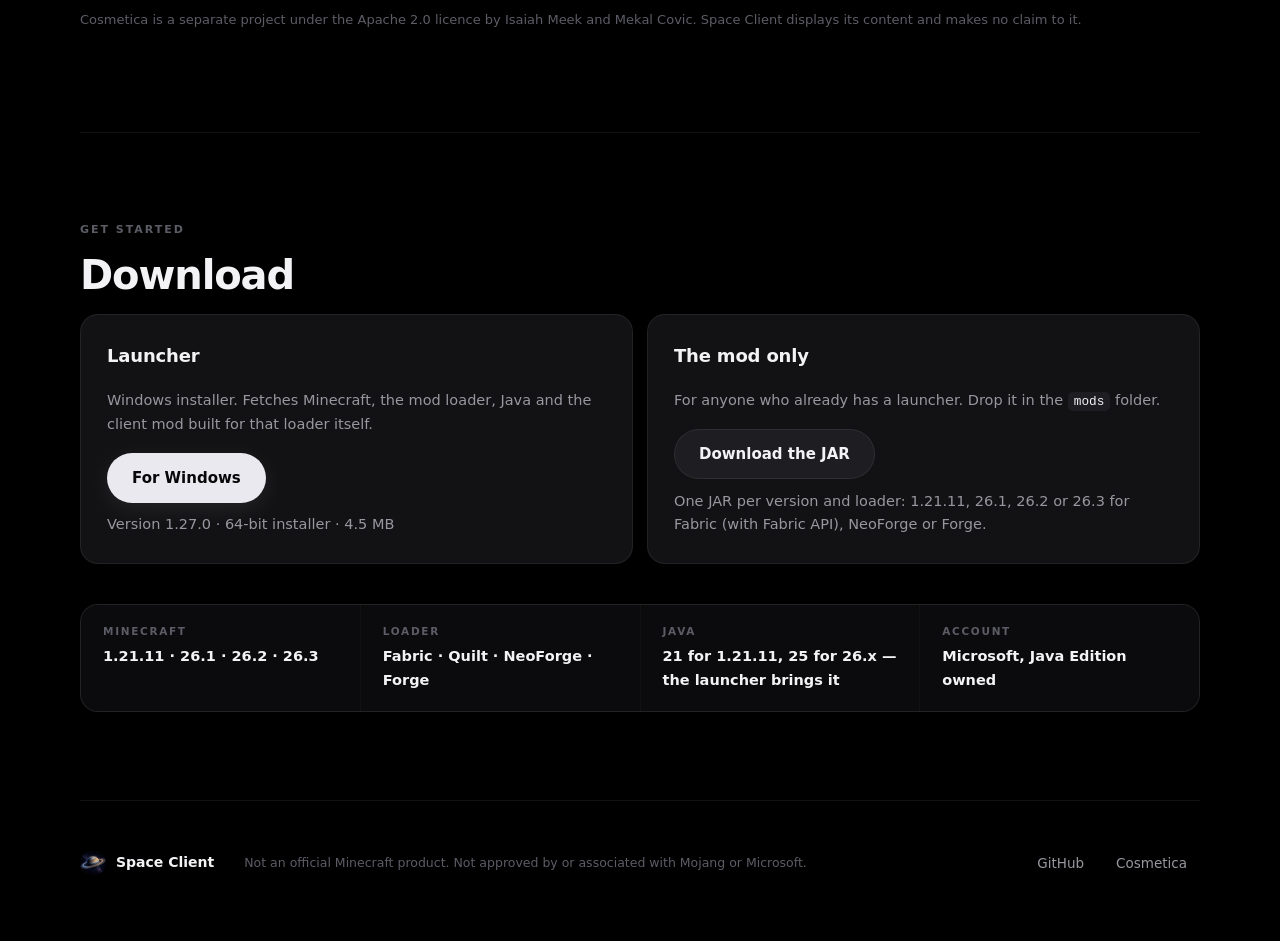
==== commit 60ec7d9a: "Installer auf 1.27.0" ====
--- a/index.html
+++ b/index.html
@@ -237,7 +237,7 @@
         <h3>Launcher</h3>
         <p data-i18n="dl_lau_p">Windows installer. Fetches Minecraft, the mod loader, Java and the client mod built for that loader itself.</p>
         <a class="btn primary" href="download/SpaceClient-setup.exe" download data-i18n="dl_win">For Windows</a>
-        <p class="fineprint"><span id="dl-version">Version 1.26.0</span> · <span data-i18n="dl_fp1">64-bit installer · 4.4 MB</span></p>
+        <p class="fineprint"><span id="dl-version">Version 1.27.0</span> · <span data-i18n="dl_fp1">64-bit installer · 4.5 MB</span></p>
       </article>
 
       <article class="dl-card">
@@ -401,7 +401,7 @@
     dl_h2: "Herunterladen",
     dl_lau_p: "Windows-Installer. Holt Minecraft, den Mod-Loader, Java und die Client-Mod für genau diesen Loader selbst.",
     dl_win: "Für Windows",
-    dl_fp1: "64-Bit-Installer · 4.4 MB",
+    dl_fp1: "64-Bit-Installer · 4.5 MB",
     dl_mod: "Nur der Mod",
     dl_mod_p: "Für alle, die schon einen Launcher haben. In den <code>mods</code>-Ordner legen.",
     dl_jar: "JAR herunterladen",
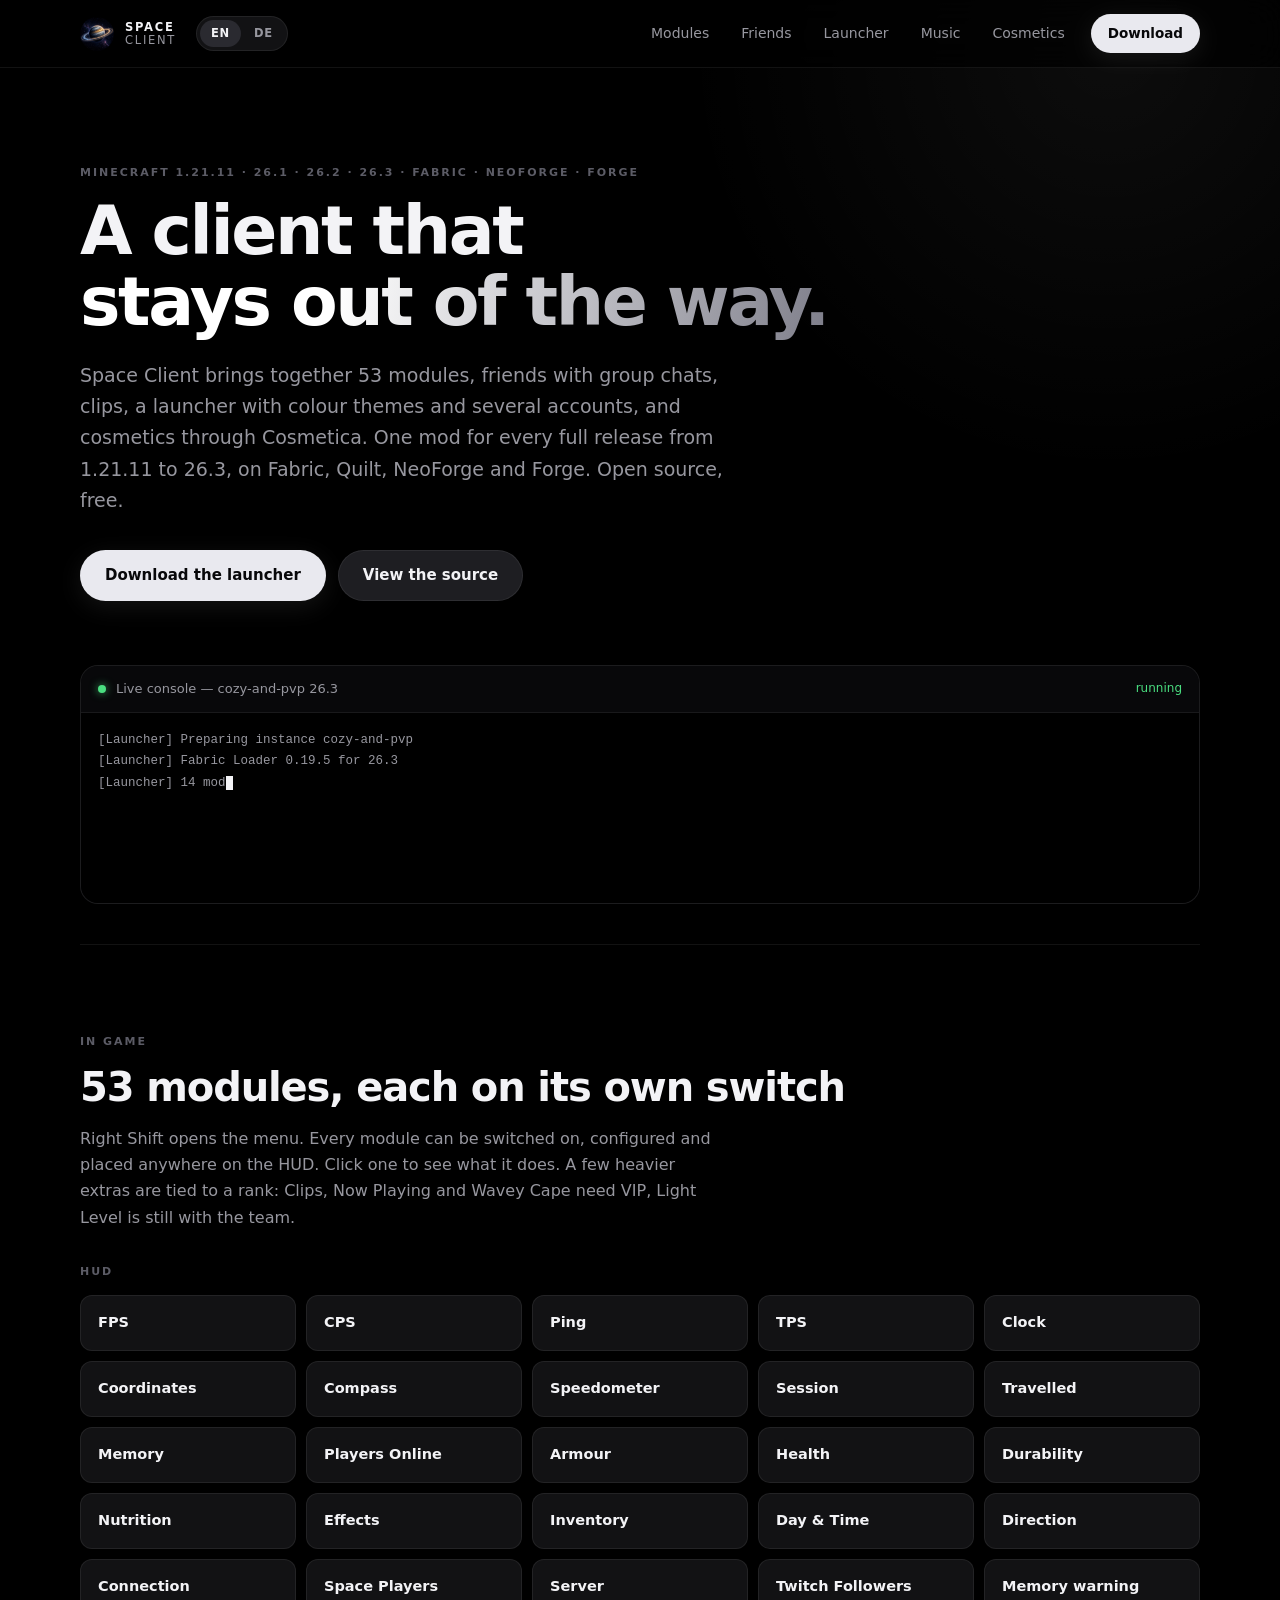
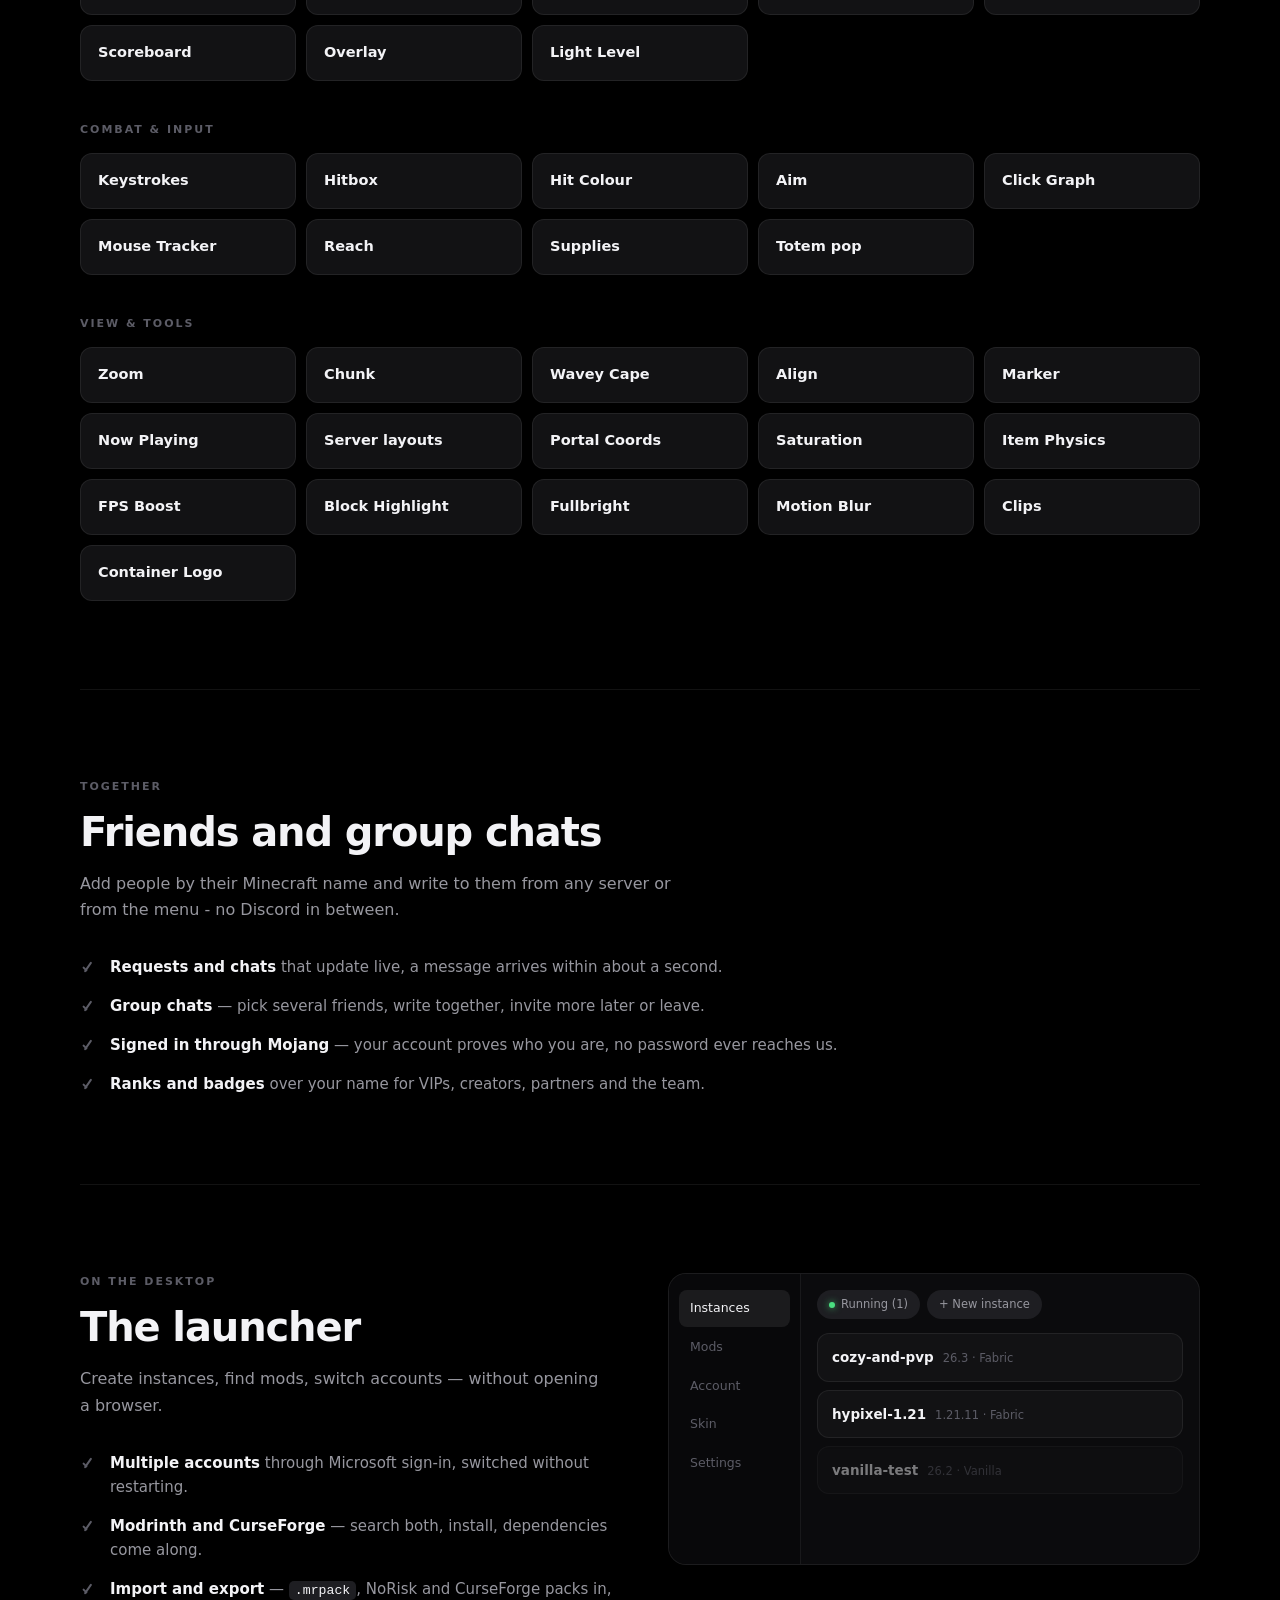
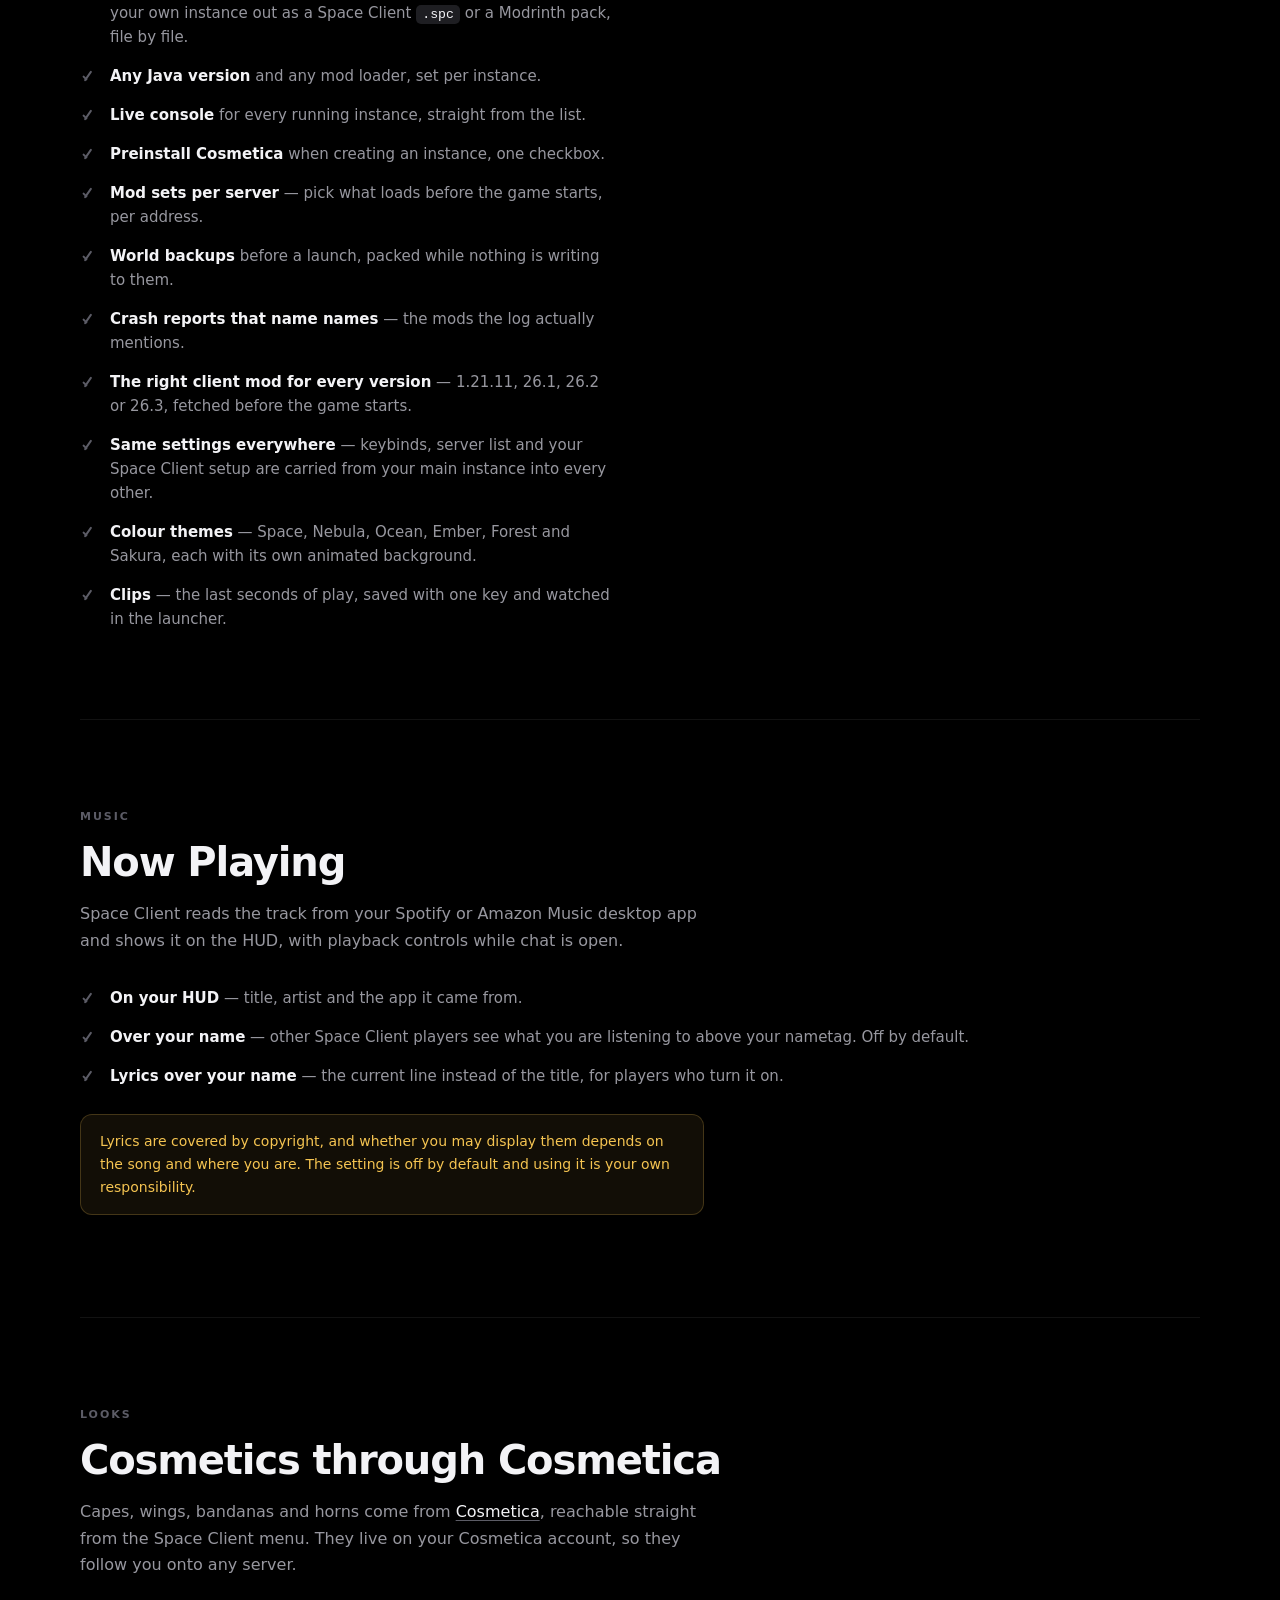
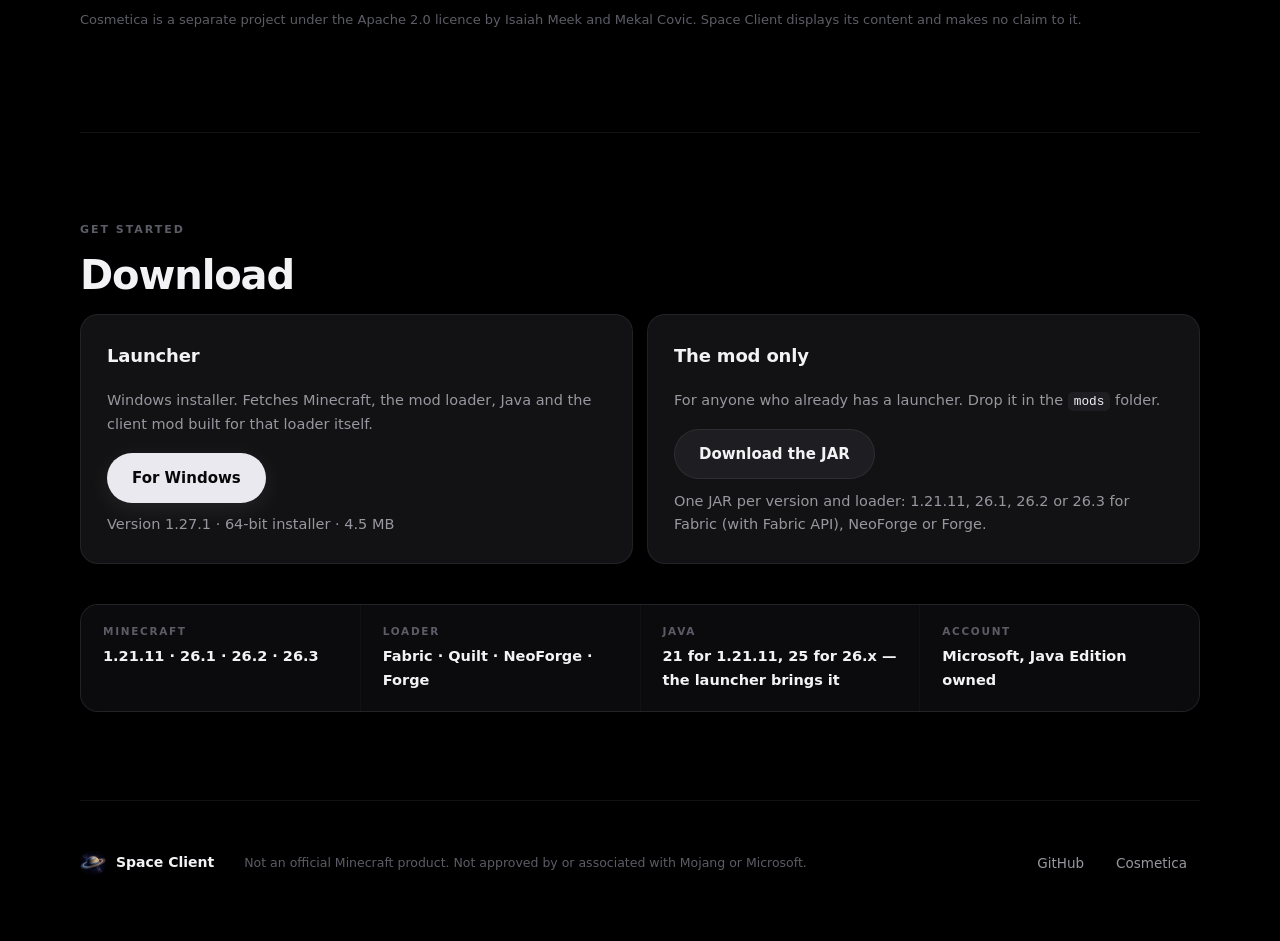
==== commit 8f498332: "Installer auf 1.27.1" ====
--- a/index.html
+++ b/index.html
@@ -237,7 +237,7 @@
         <h3>Launcher</h3>
         <p data-i18n="dl_lau_p">Windows installer. Fetches Minecraft, the mod loader, Java and the client mod built for that loader itself.</p>
         <a class="btn primary" href="download/SpaceClient-setup.exe" download data-i18n="dl_win">For Windows</a>
-        <p class="fineprint"><span id="dl-version">Version 1.27.0</span> · <span data-i18n="dl_fp1">64-bit installer · 4.5 MB</span></p>
+        <p class="fineprint"><span id="dl-version">Version 1.27.1</span> · <span data-i18n="dl_fp1">64-bit installer · 4.5 MB</span></p>
       </article>
 
       <article class="dl-card">
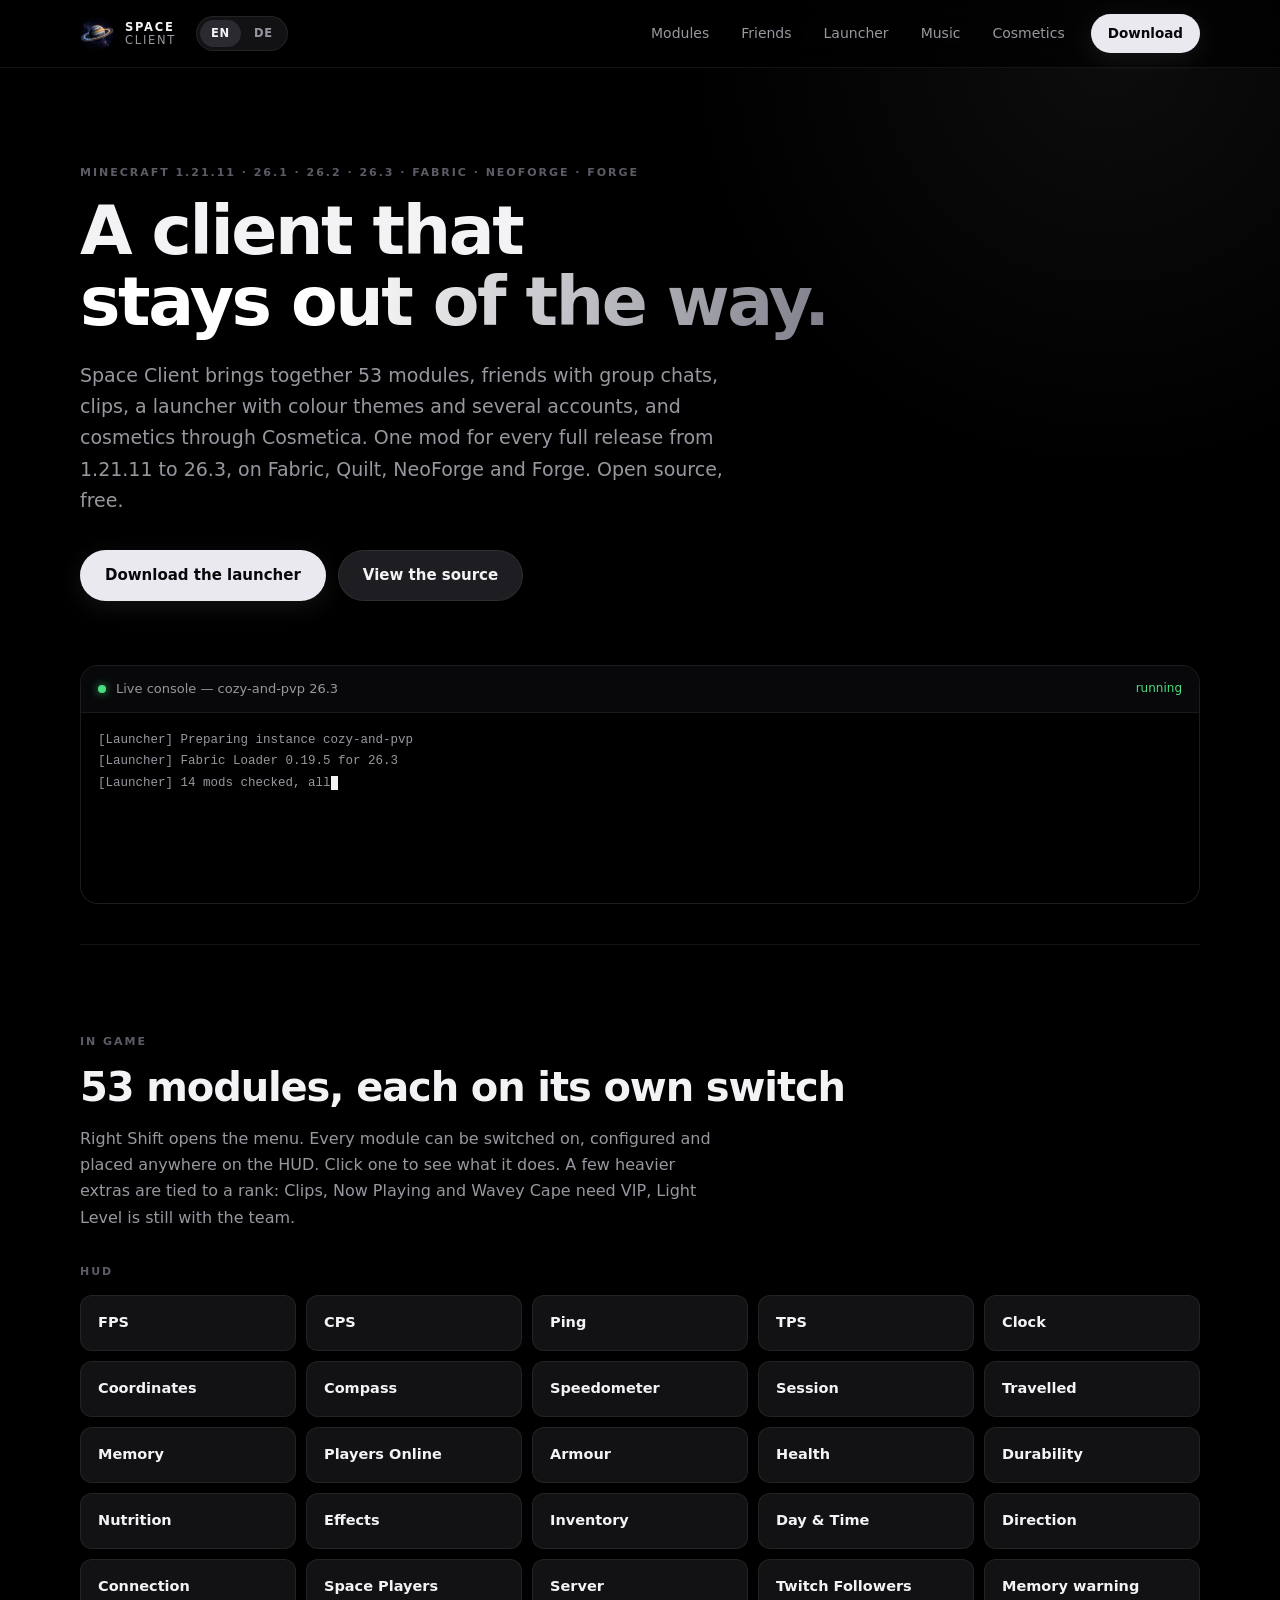
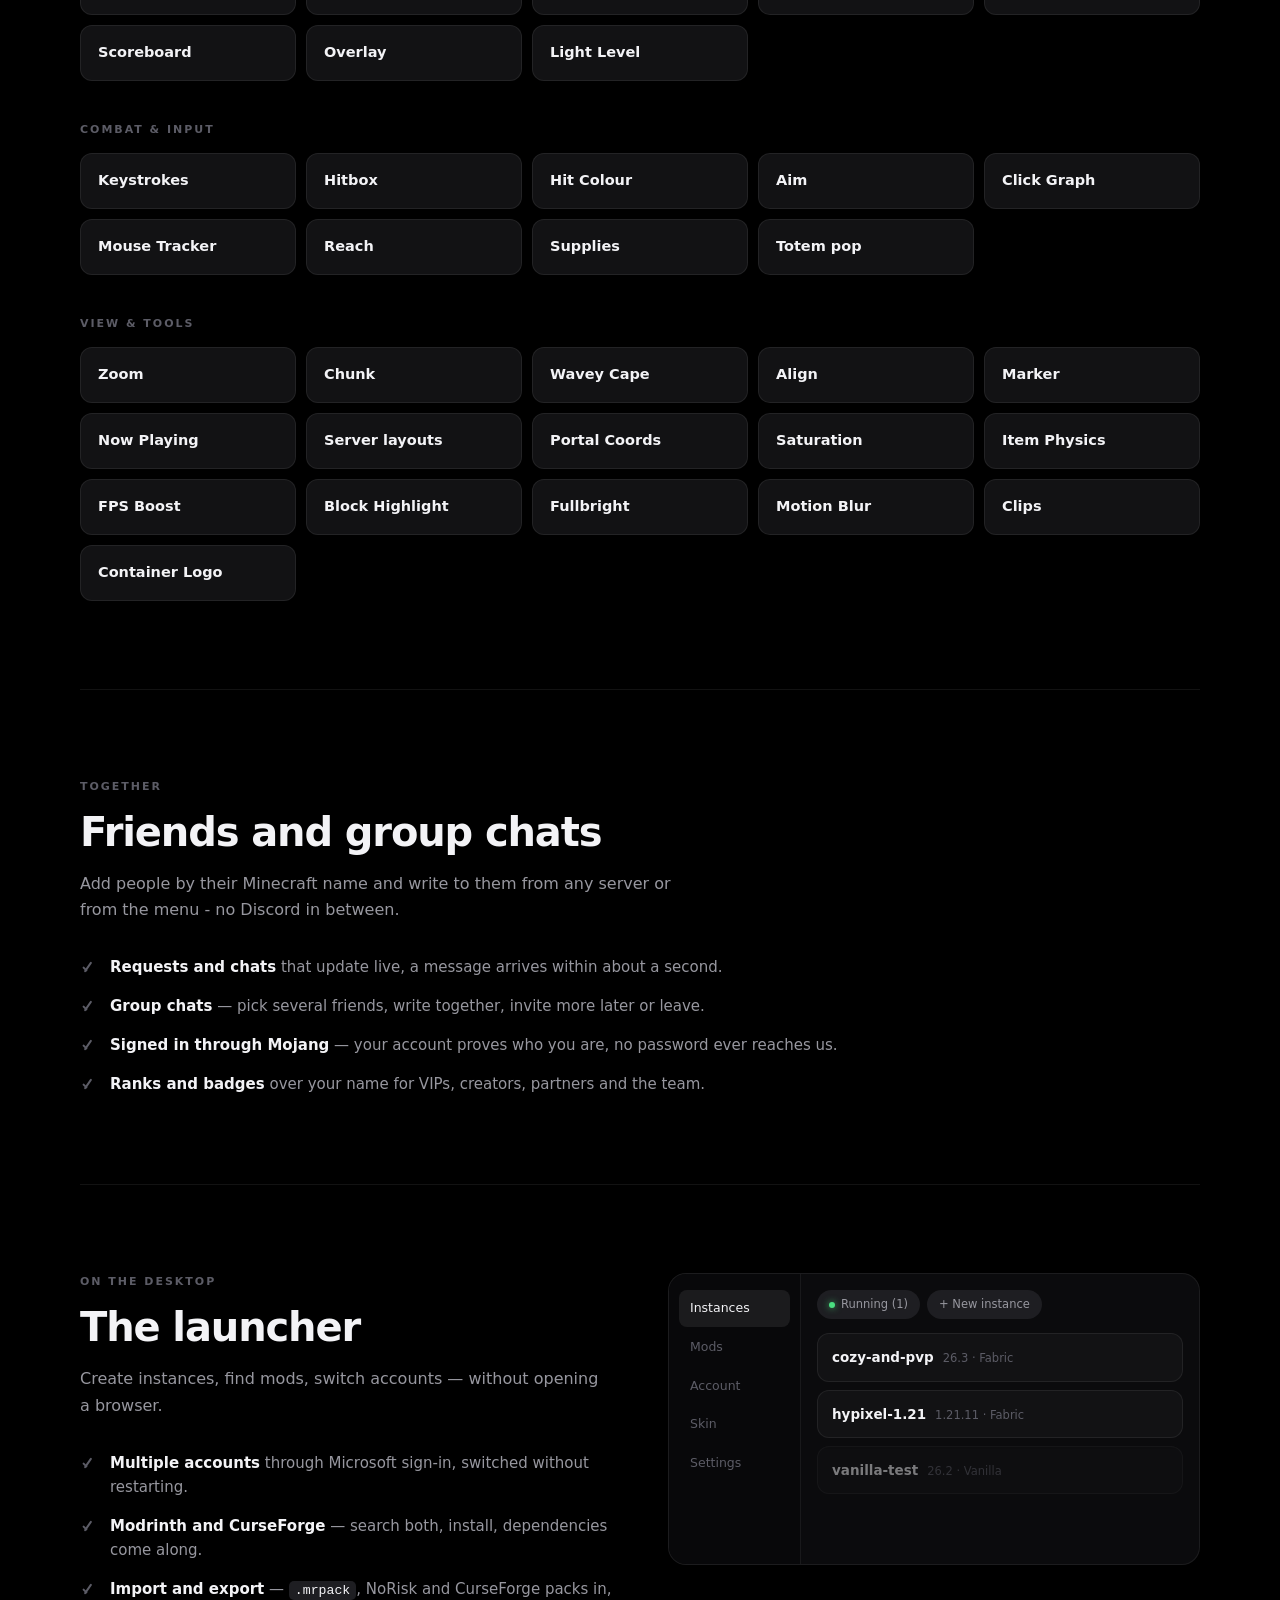
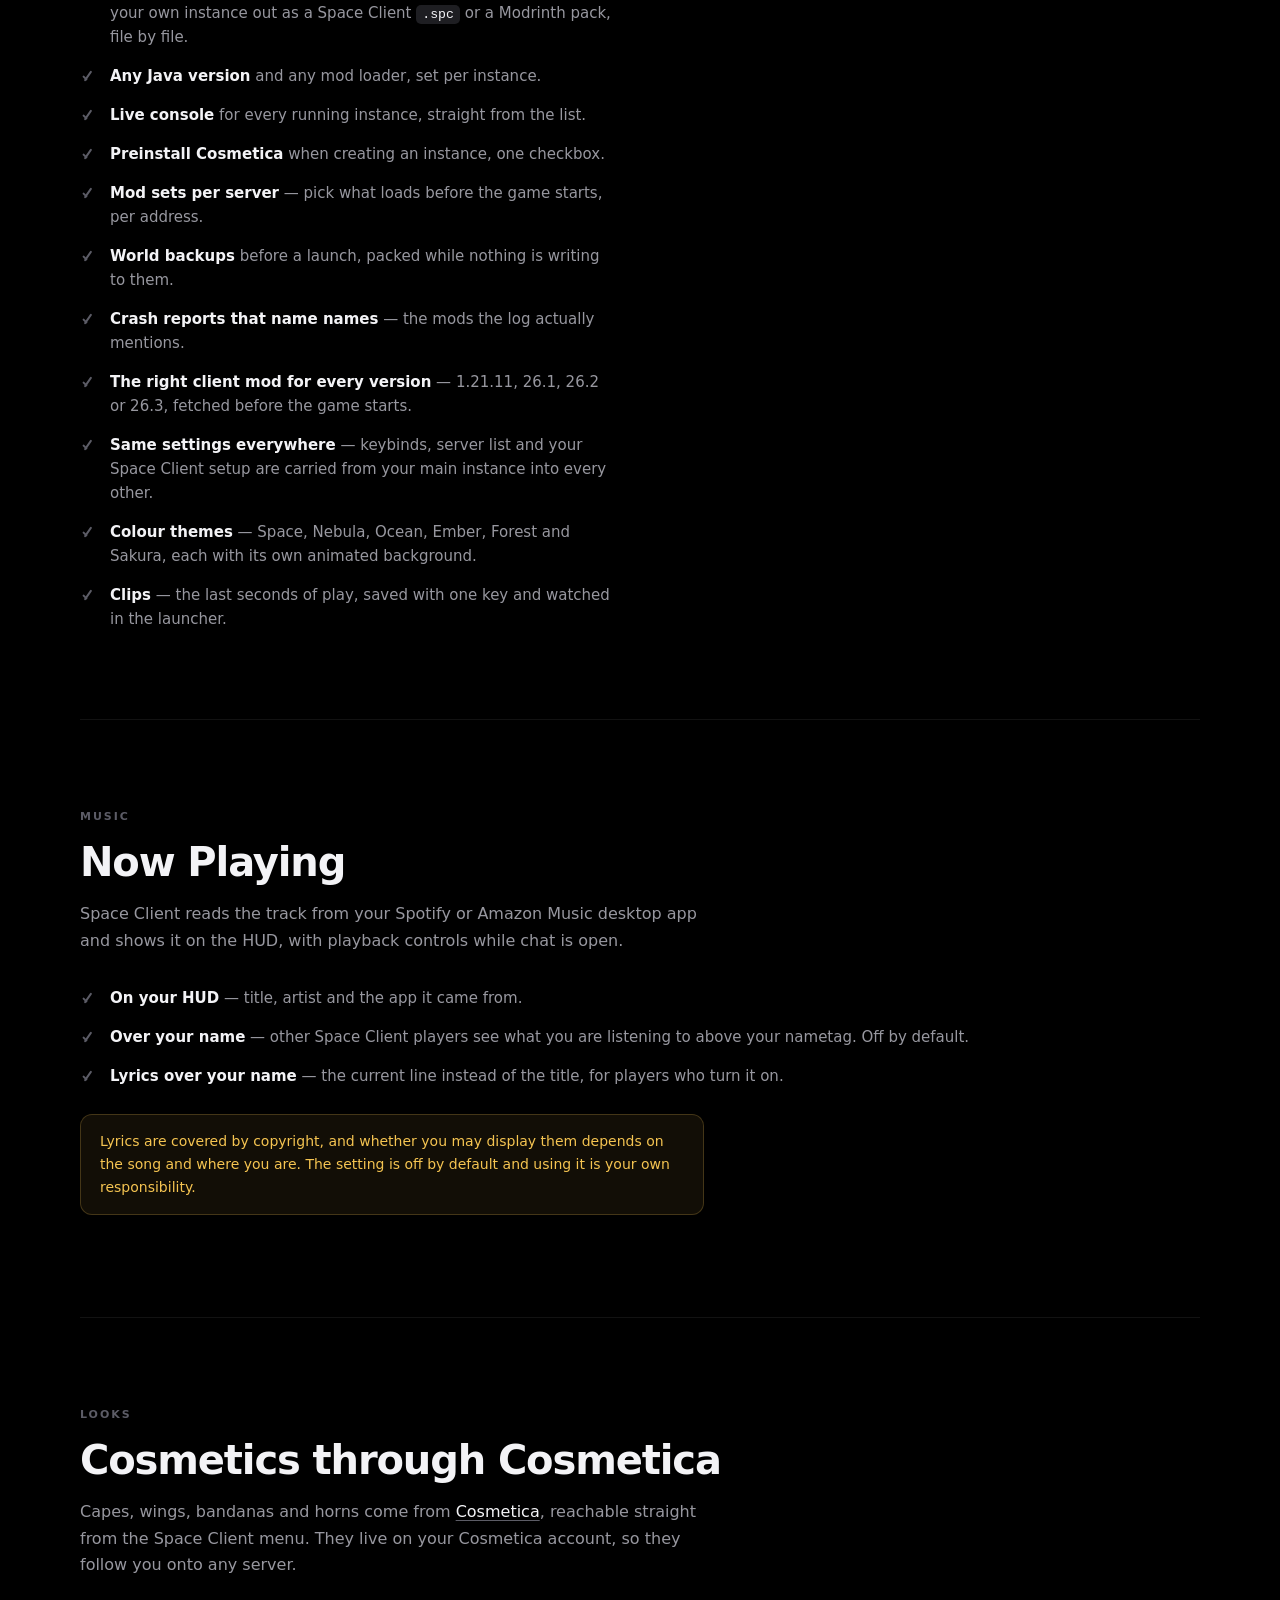
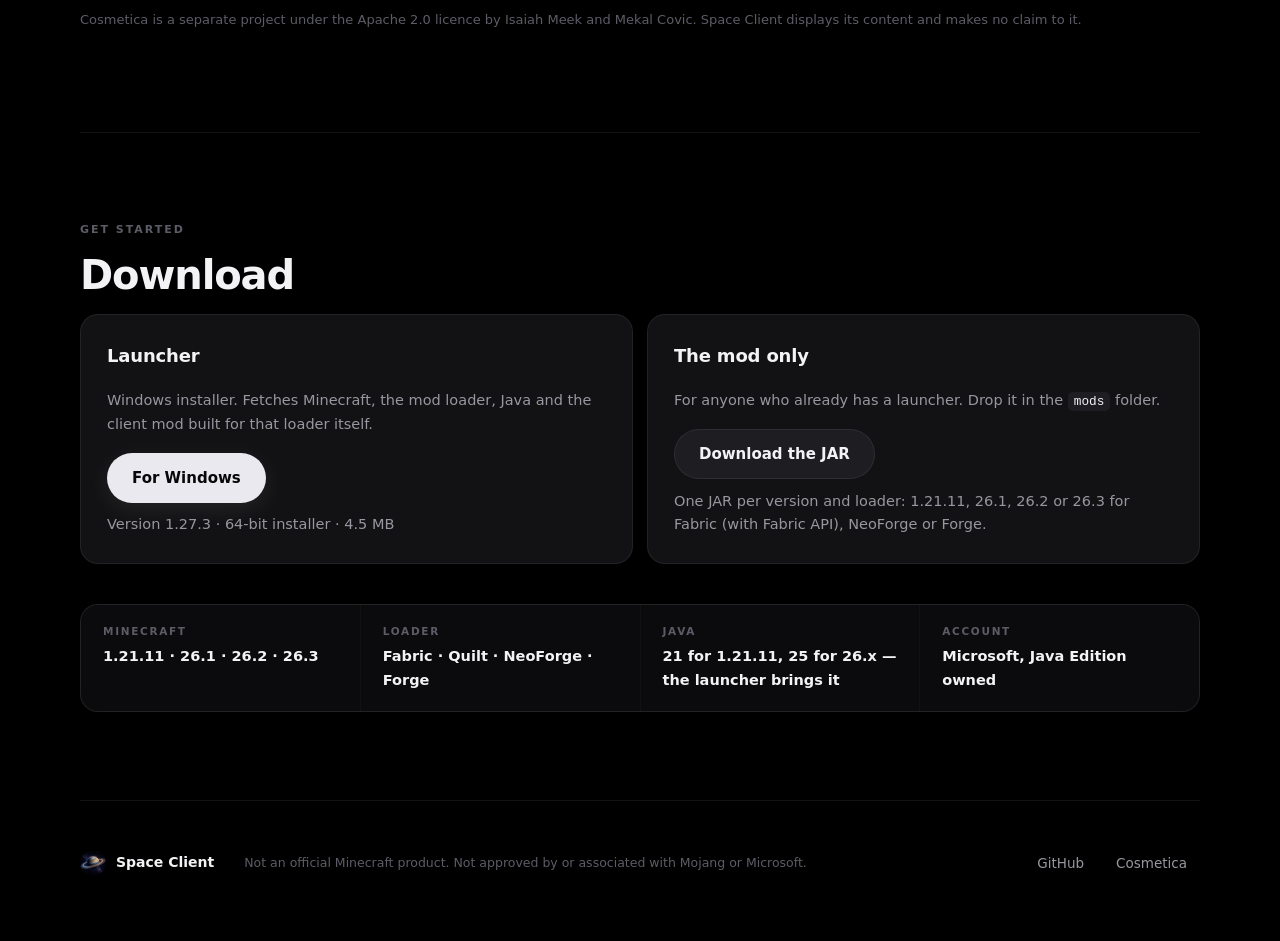
==== commit 15cbff92: "Installer auf 1.27.3" ====
--- a/index.html
+++ b/index.html
@@ -237,7 +237,7 @@
         <h3>Launcher</h3>
         <p data-i18n="dl_lau_p">Windows installer. Fetches Minecraft, the mod loader, Java and the client mod built for that loader itself.</p>
         <a class="btn primary" href="download/SpaceClient-setup.exe" download data-i18n="dl_win">For Windows</a>
-        <p class="fineprint"><span id="dl-version">Version 1.27.1</span> · <span data-i18n="dl_fp1">64-bit installer · 4.5 MB</span></p>
+        <p class="fineprint"><span id="dl-version">Version 1.27.3</span> · <span data-i18n="dl_fp1">64-bit installer · 4.5 MB</span></p>
       </article>
 
       <article class="dl-card">
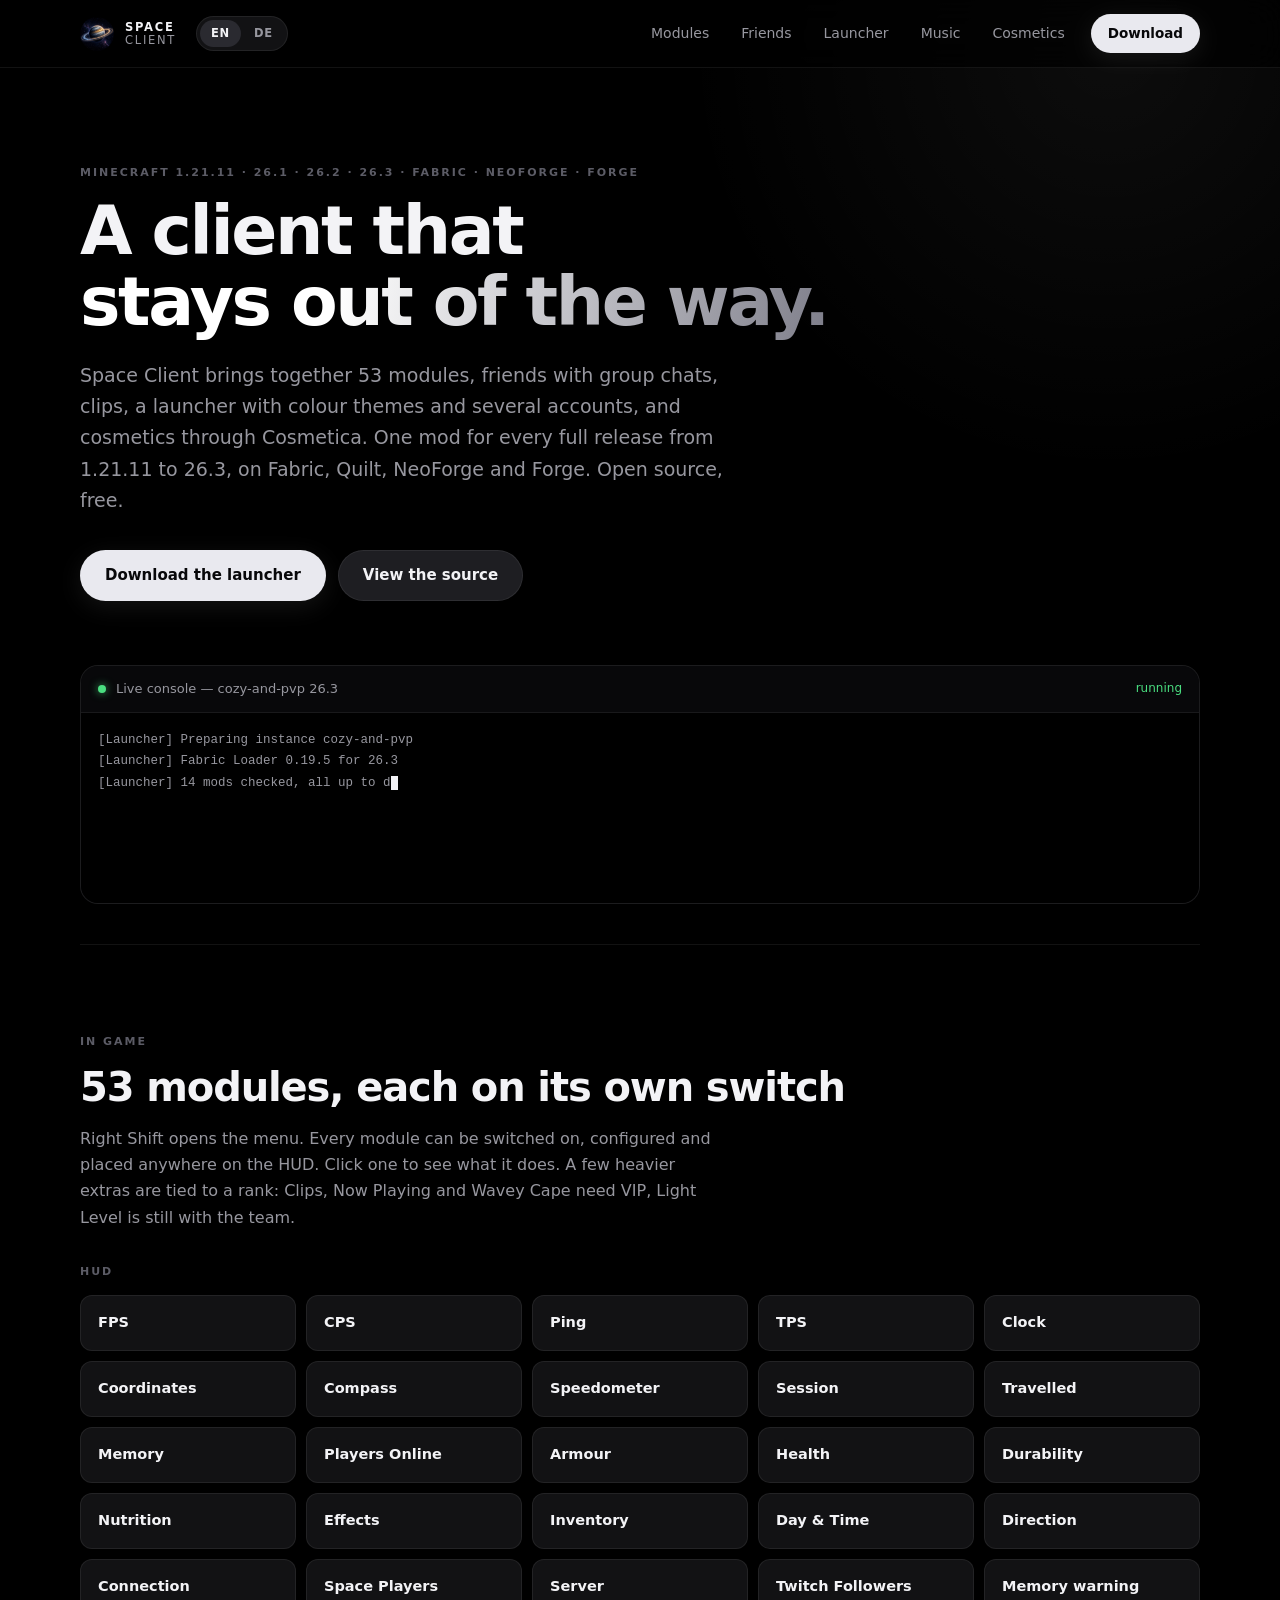
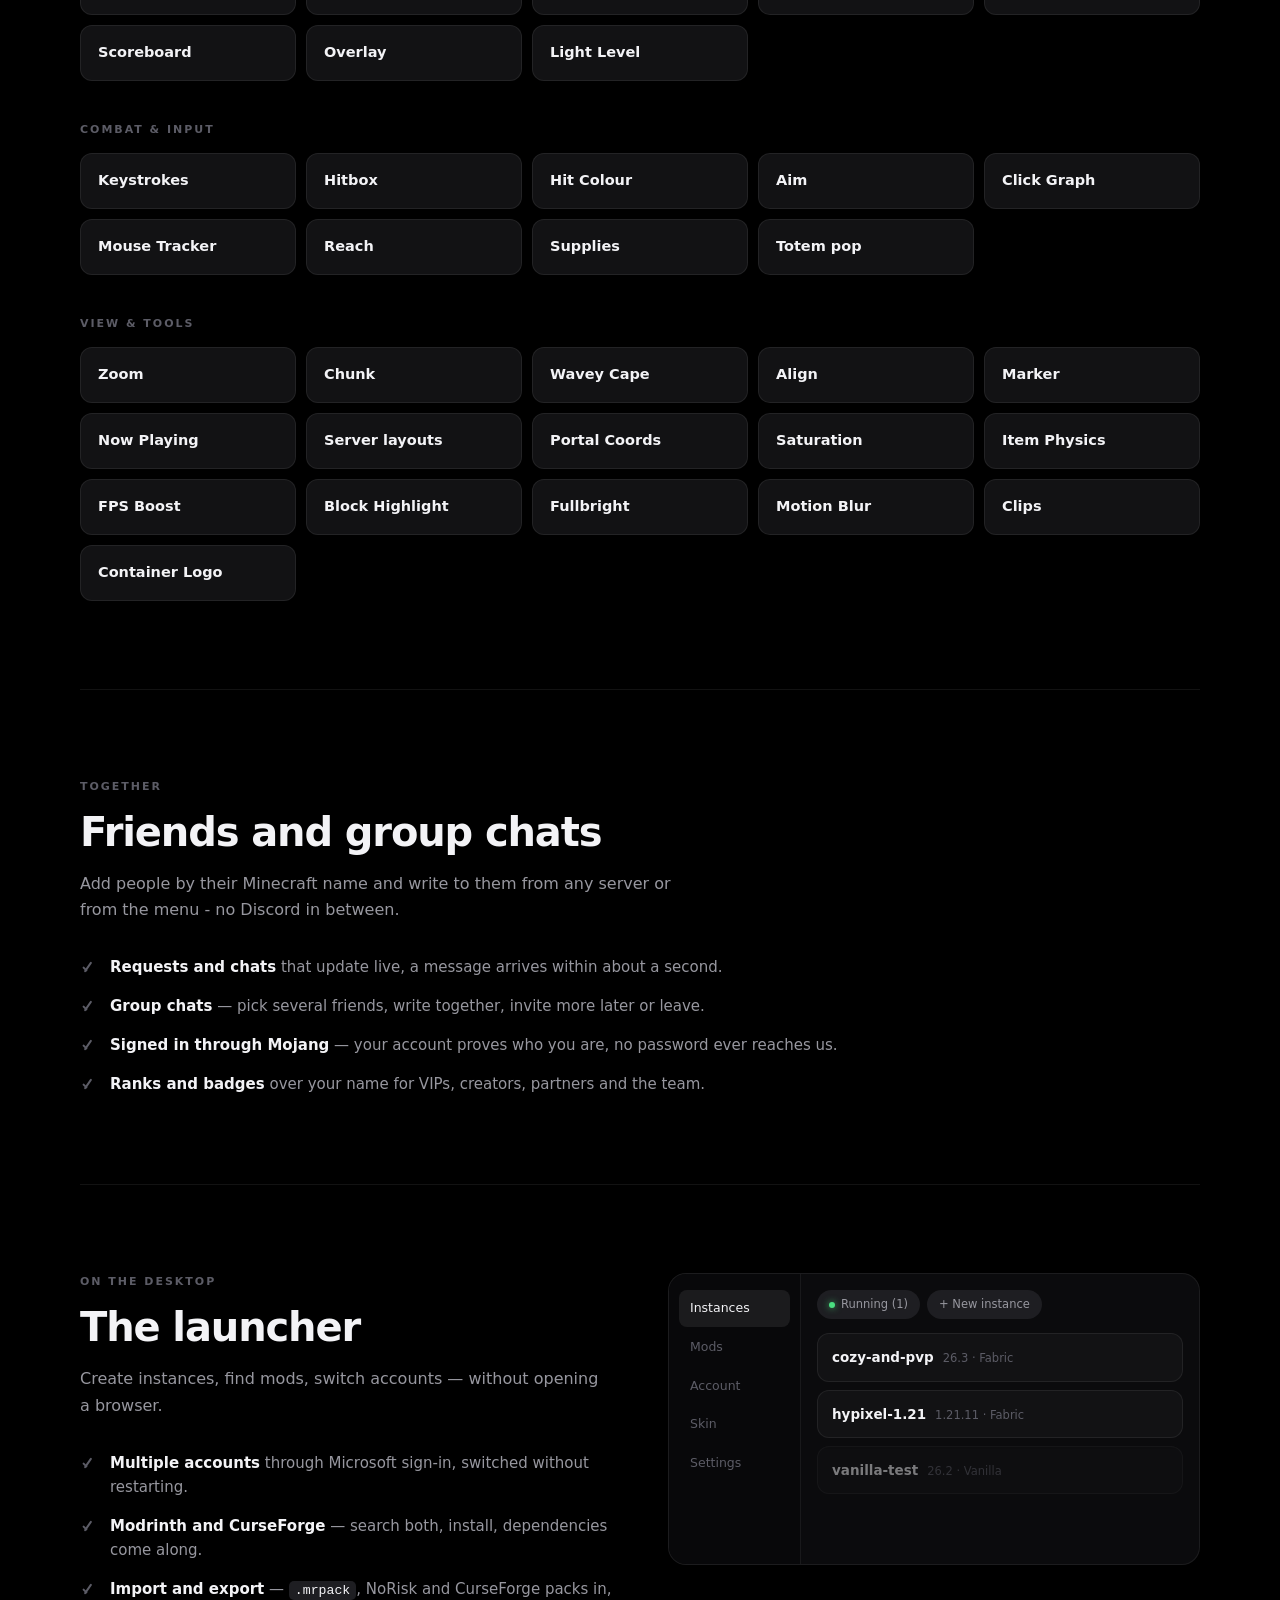
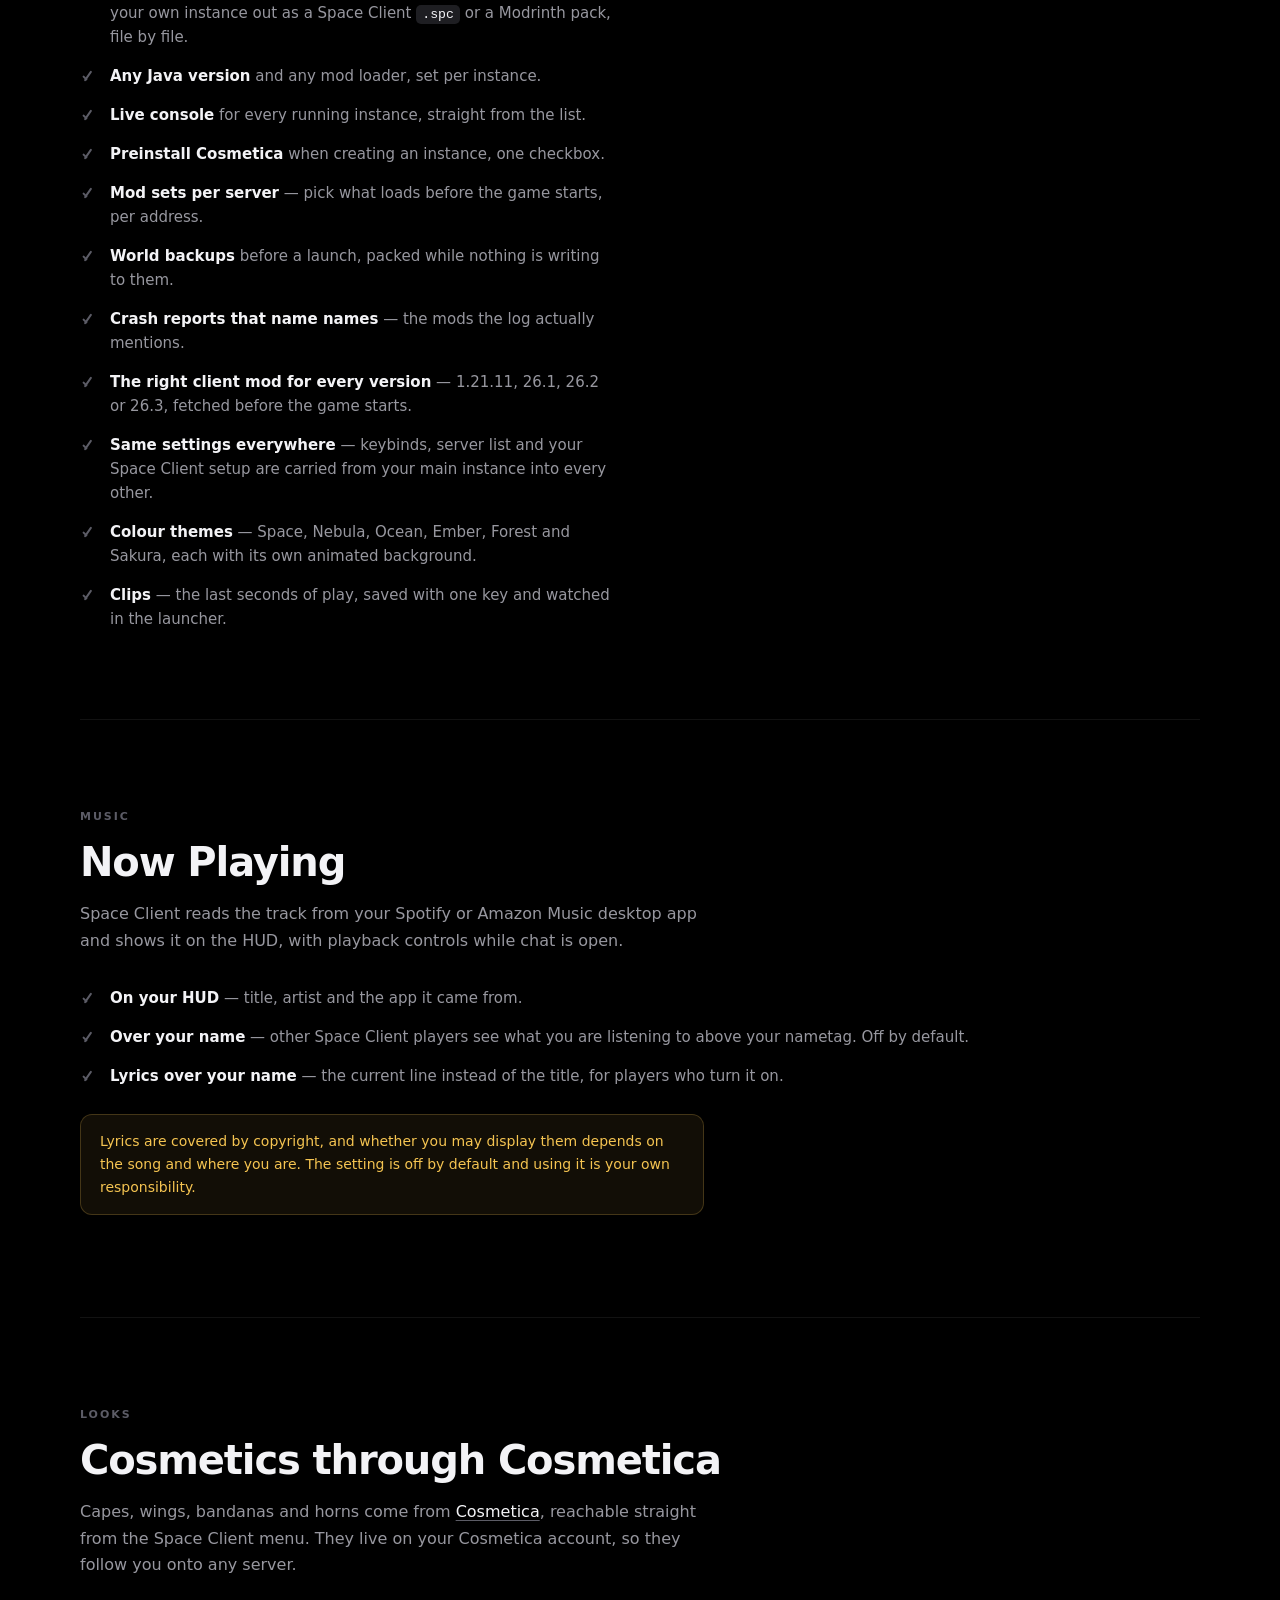
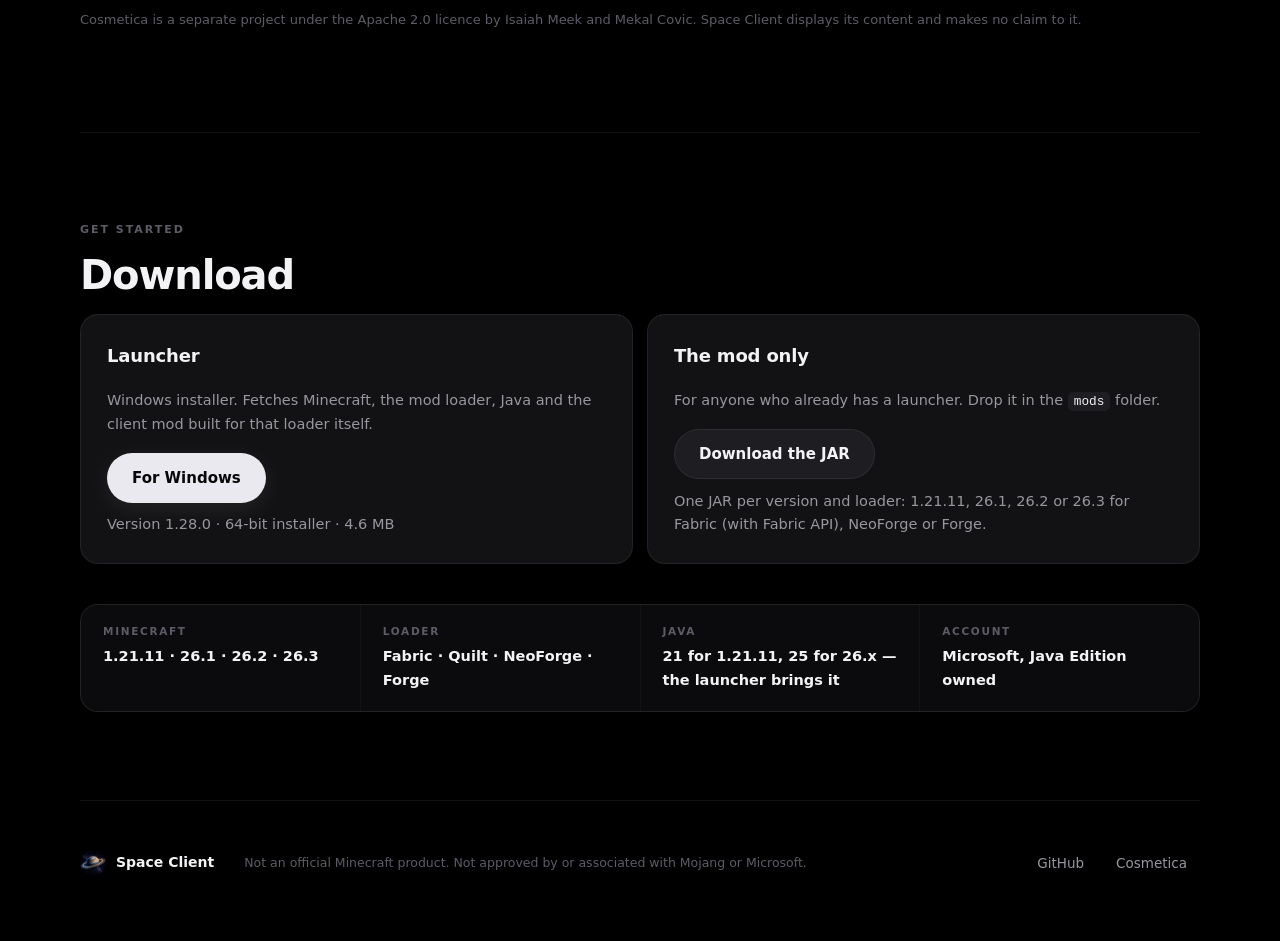
==== commit 7272b7d8: "Installer auf 1.28.0" ====
--- a/index.html
+++ b/index.html
@@ -237,7 +237,7 @@
         <h3>Launcher</h3>
         <p data-i18n="dl_lau_p">Windows installer. Fetches Minecraft, the mod loader, Java and the client mod built for that loader itself.</p>
         <a class="btn primary" href="download/SpaceClient-setup.exe" download data-i18n="dl_win">For Windows</a>
-        <p class="fineprint"><span id="dl-version">Version 1.27.3</span> · <span data-i18n="dl_fp1">64-bit installer · 4.5 MB</span></p>
+        <p class="fineprint"><span id="dl-version">Version 1.28.0</span> · <span data-i18n="dl_fp1">64-bit installer · 4.6 MB</span></p>
       </article>
 
       <article class="dl-card">
@@ -401,7 +401,7 @@
     dl_h2: "Herunterladen",
     dl_lau_p: "Windows-Installer. Holt Minecraft, den Mod-Loader, Java und die Client-Mod für genau diesen Loader selbst.",
     dl_win: "Für Windows",
-    dl_fp1: "64-Bit-Installer · 4.5 MB",
+    dl_fp1: "64-Bit-Installer · 4.6 MB",
     dl_mod: "Nur der Mod",
     dl_mod_p: "Für alle, die schon einen Launcher haben. In den <code>mods</code>-Ordner legen.",
     dl_jar: "JAR herunterladen",
